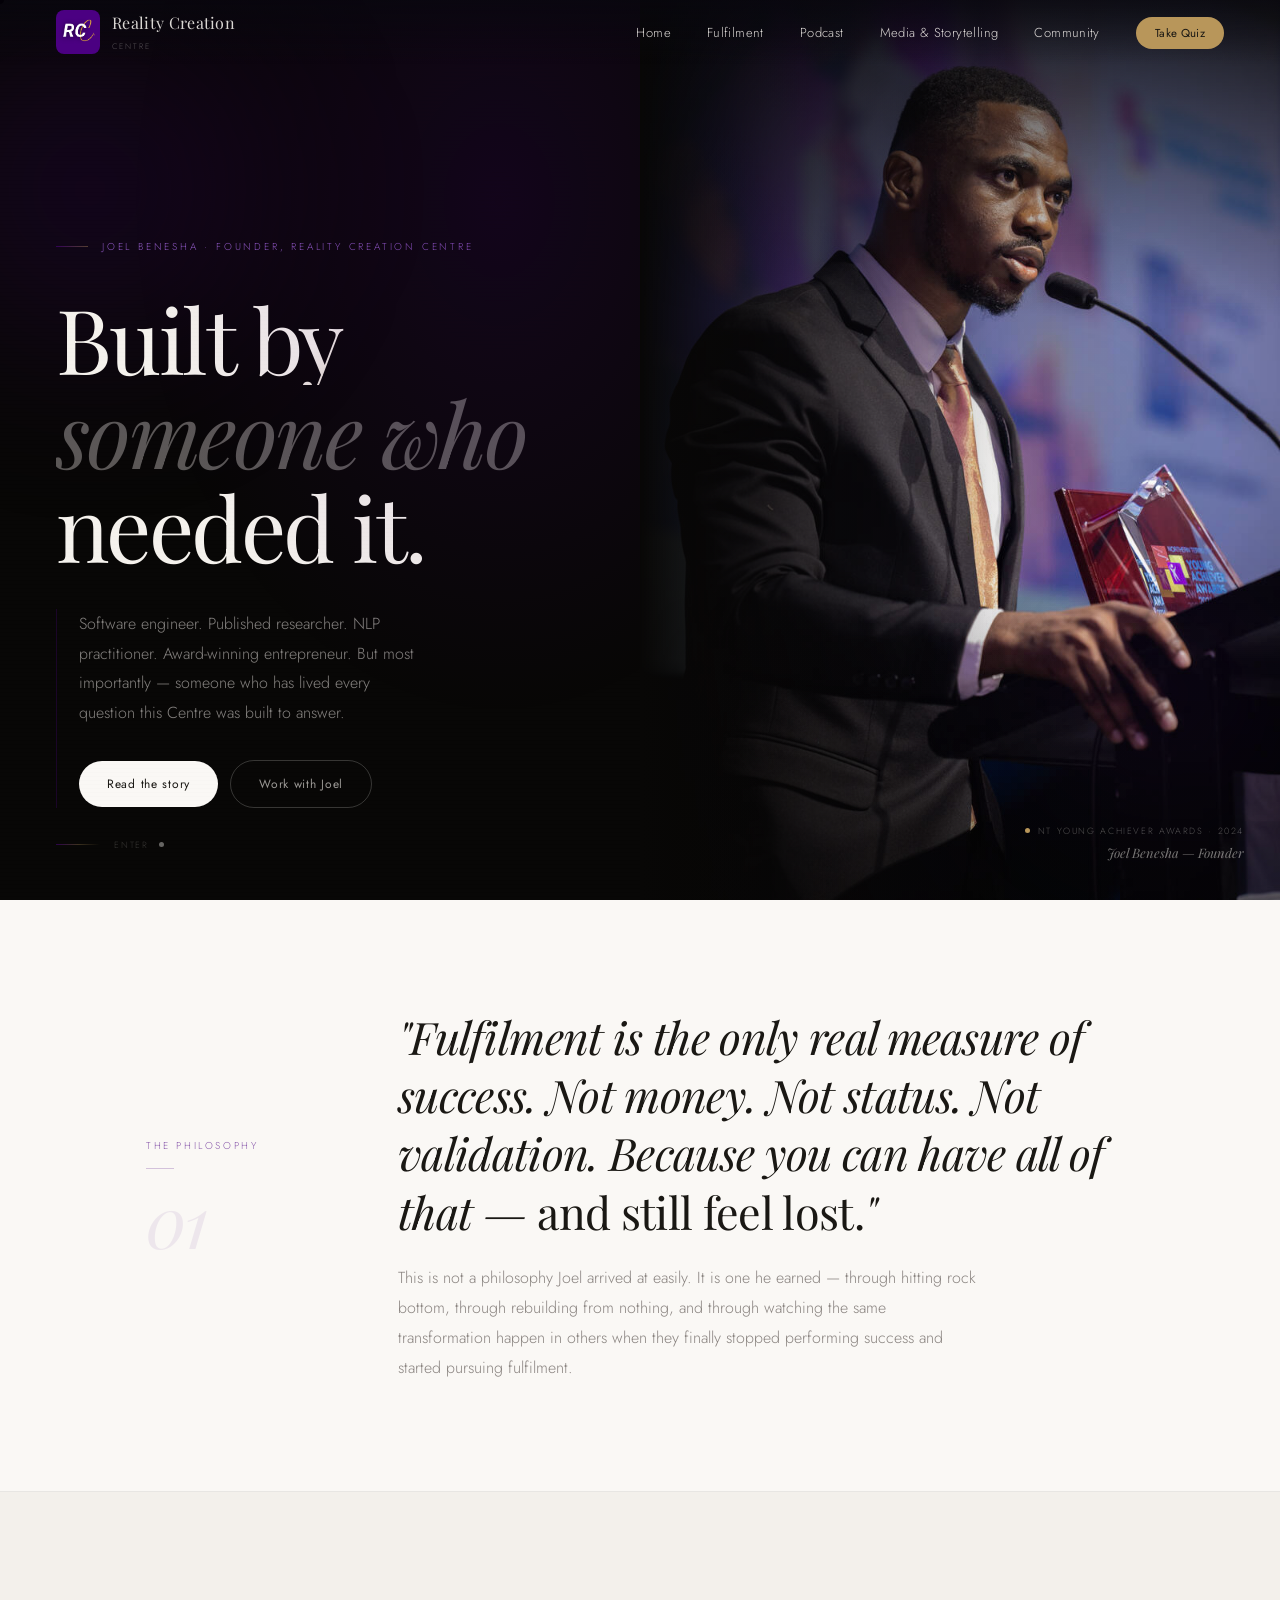
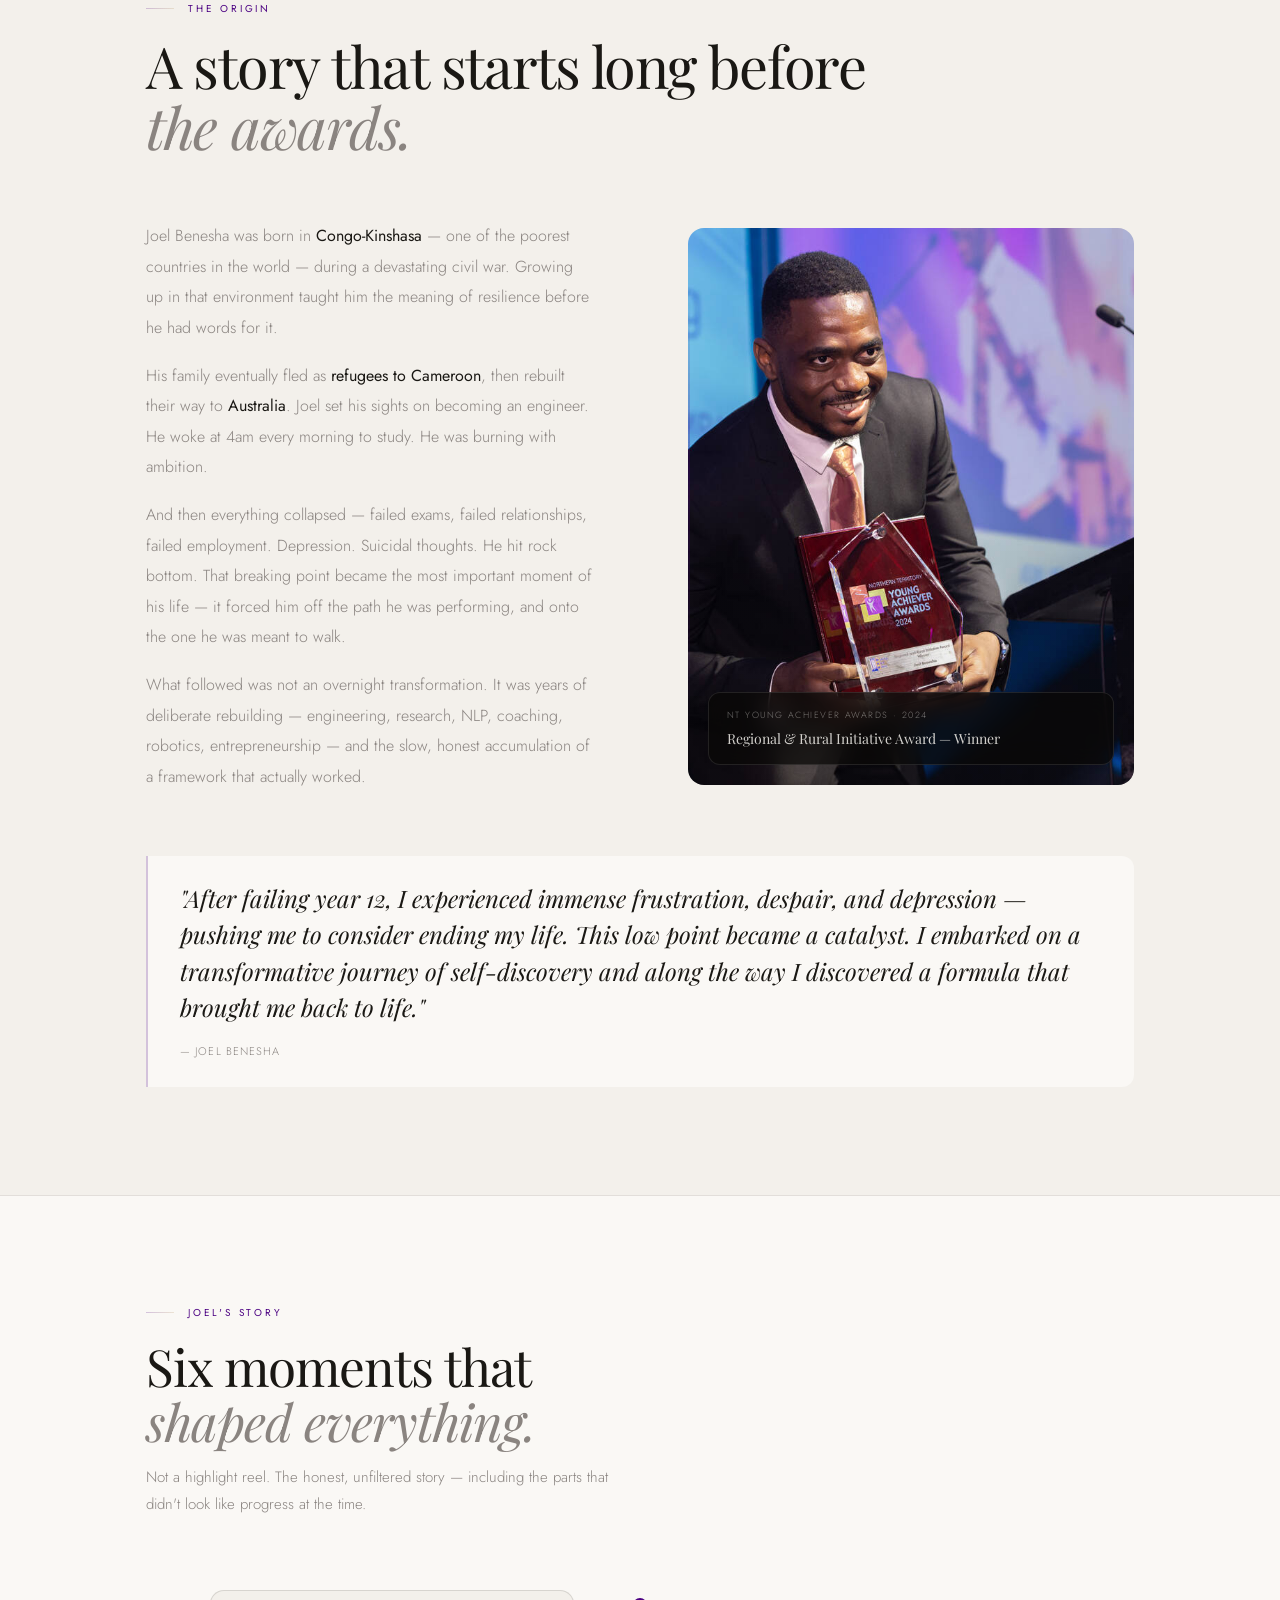
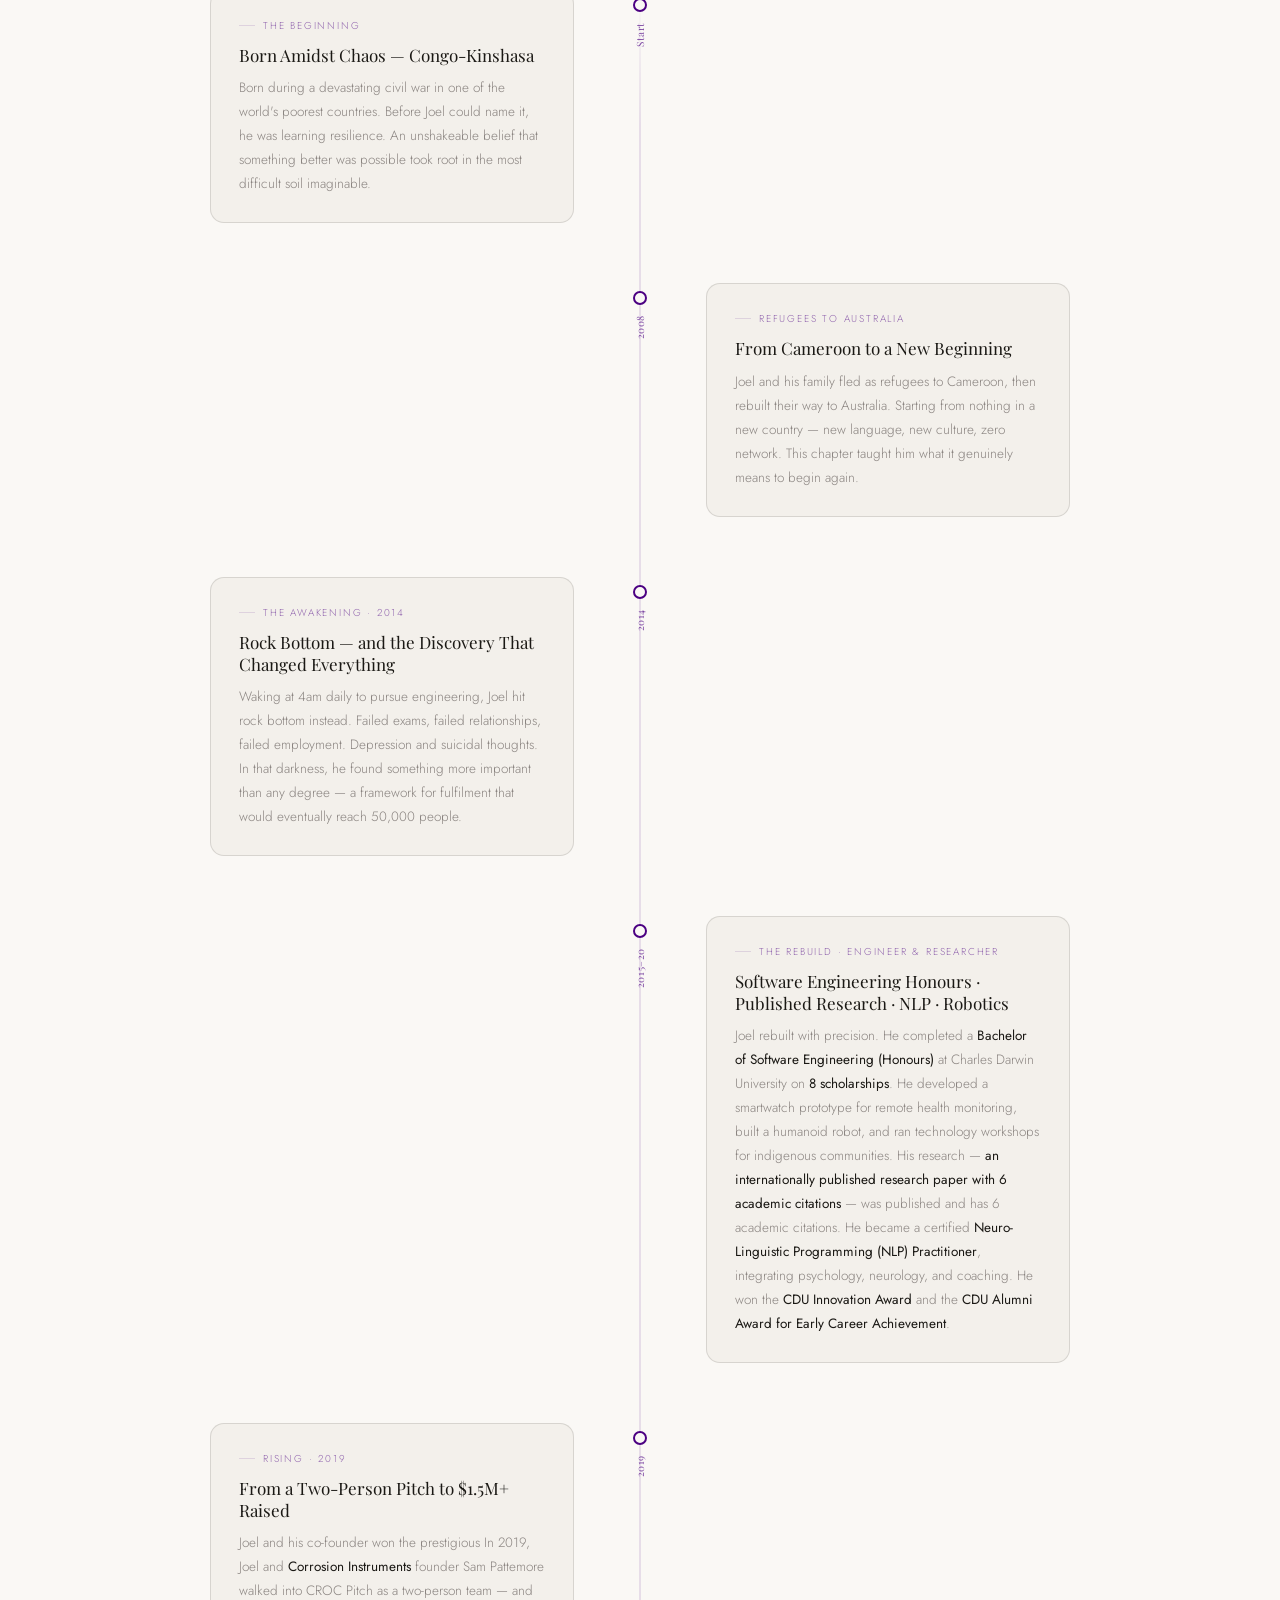
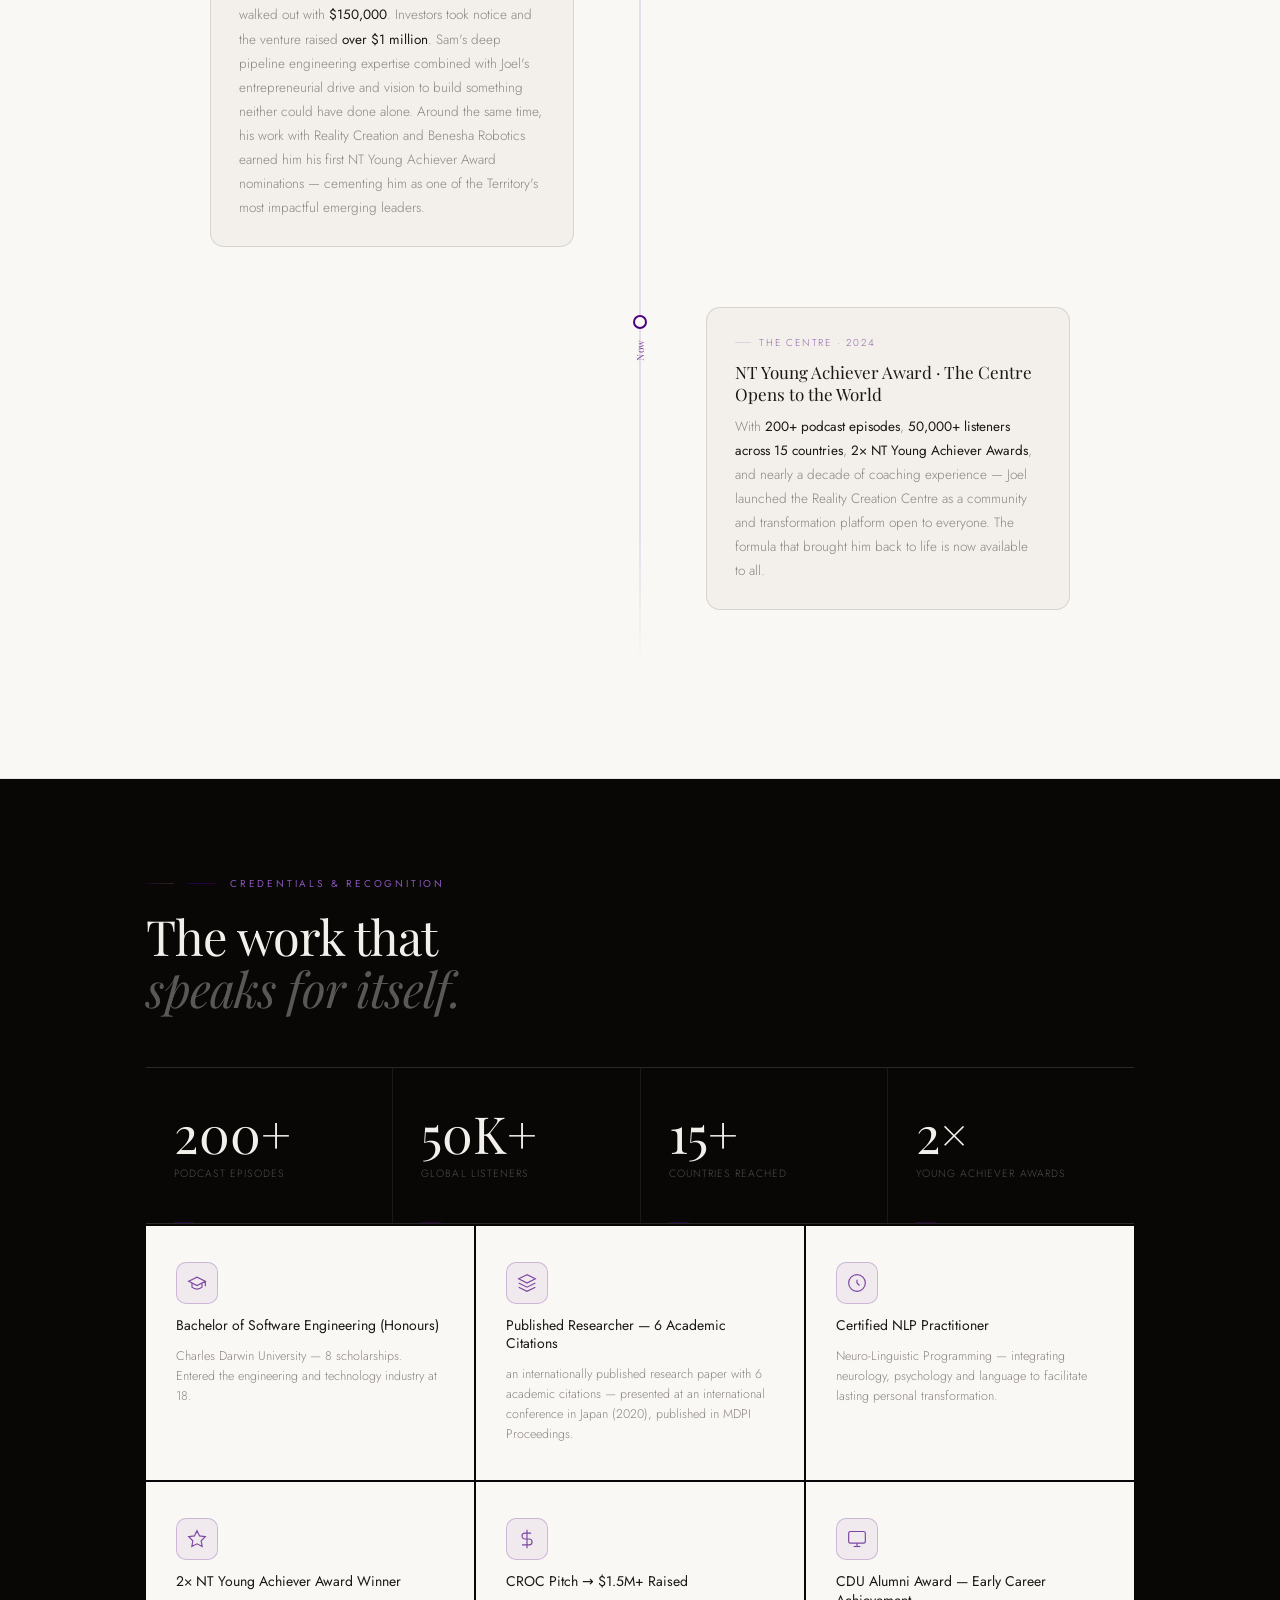
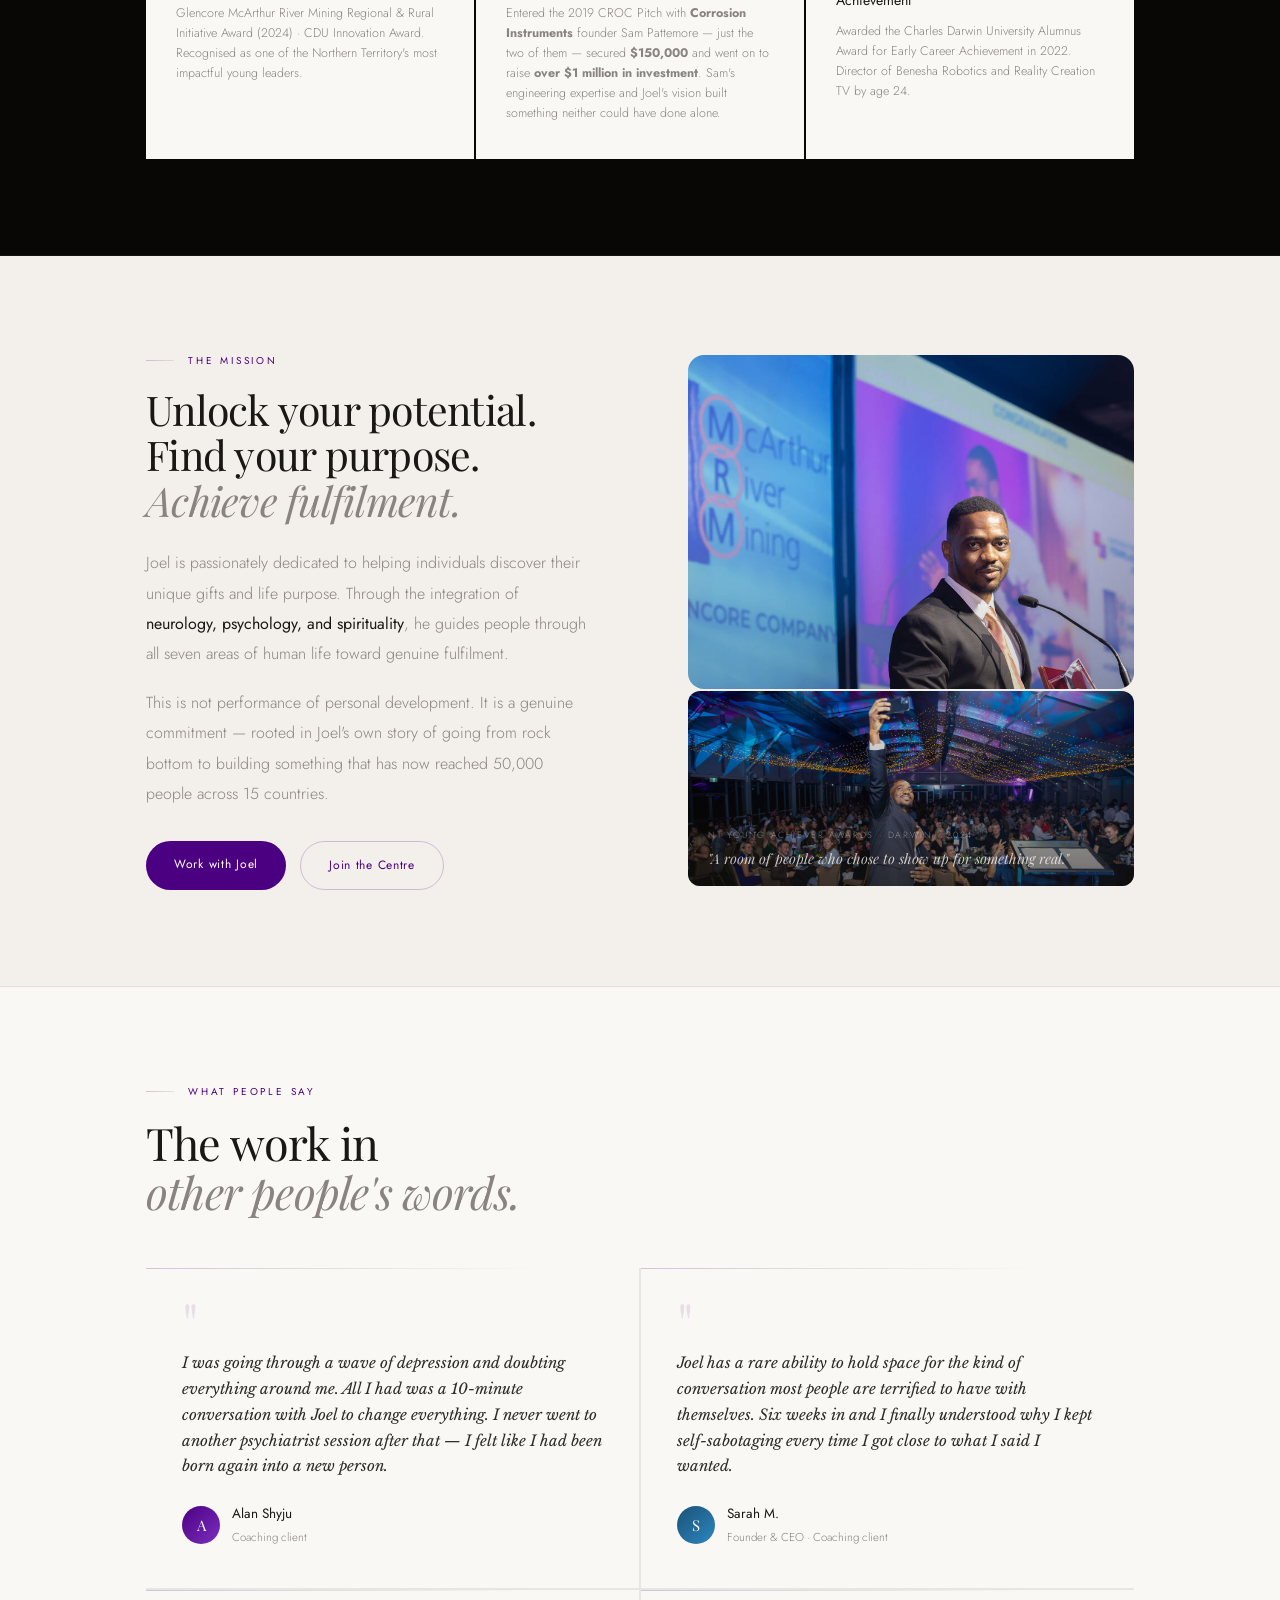
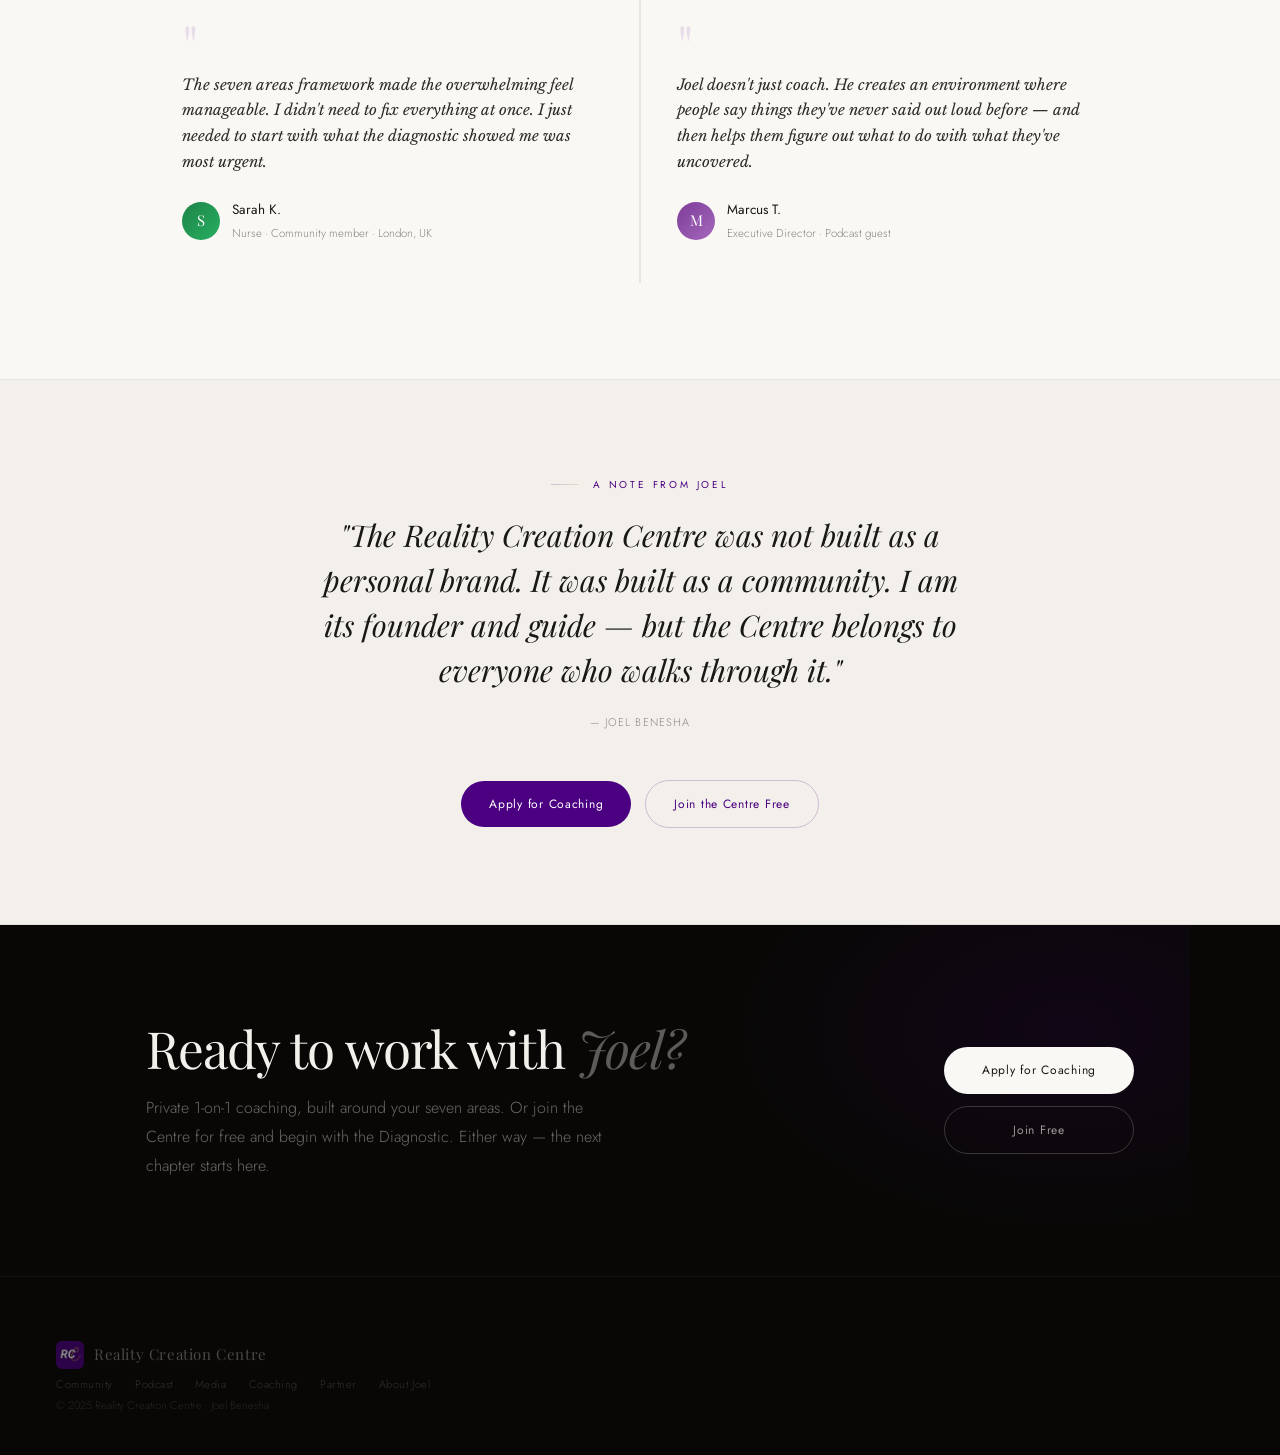
==== about.html @ e4578fe1 "Full website - RCC v1 (clean history)" ====
﻿<!DOCTYPE html>
<html lang="en">
<head>
<meta charset="UTF-8">
<meta name="viewport" content="width=device-width, initial-scale=1.0">
<meta name="description" content="Joel Benesha — software engineer, internationally published researcher, NLP practitioner, CDU Alumni Award winner, CROC Pitch winner, NT Young Achiever Award winner, and founder of the Reality Creation Centre.">
<title>About Joel Benesha — Reality Creation Centre</title>
<link rel="preconnect" href="https://fonts.googleapis.com">
<link rel="preconnect" href="https://fonts.gstatic.com" crossorigin>
<link href="https://fonts.googleapis.com/css2?family=Playfair+Display:ital,wght@0,300;0,400;0,500;1,300;1,400;1,500&family=Libre+Baskerville:ital,wght@0,400;1,400&family=Jost:wght@200;300;400;500&display=swap" rel="stylesheet">
<link rel="stylesheet" href="css/style.css">
<style>
/* ── ABOUT PAGE ── */

/* Timeline */
.tl-wrap { position:relative; max-width:860px; margin:0 auto; }
.tl-wrap::before {
  content:''; position:absolute; left:50%; top:0; bottom:0;
  width:1px;
  background:linear-gradient(180deg,transparent 0%,var(--p-line) 6%,var(--p-line) 94%,transparent 100%);
  transform:translateX(-50%);
}
.tl-row {
  display:grid; grid-template-columns:1fr 60px 1fr;
  gap:0; align-items:start; margin-bottom:4px;
}
/* Left & right cells */
.tl-l { padding:0 36px 56px 0; }
.tl-r { padding:0 0 56px 36px; }
.tl-blank { }

/* Centre node */
.tl-node {
  display:flex; flex-direction:column; align-items:center;
  padding-top:8px; position:relative; z-index:2;
}
.tl-dot {
  width:14px; height:14px; border-radius:50%;
  background:var(--cream); border:2px solid var(--p);
  flex-shrink:0; transition:background .3s;
}
.tl-row:hover .tl-dot { background:var(--p-soft); }
.tl-year {
  font-family:var(--serif); font-size:10px; font-weight:300;
  color:var(--p); opacity:.7; letter-spacing:.06em;
  margin-top:10px; writing-mode:vertical-rl;
  text-orientation:mixed; transform:rotate(180deg);
  white-space:nowrap;
}

/* Timeline card */
.tl-card {
  background:var(--cream-2); border:1px solid var(--rule-w);
  border-radius:14px; padding:26px 28px;
  transition:background .3s, box-shadow .3s;
}
.tl-card:hover { background:var(--cream-3); box-shadow:0 6px 28px rgba(75,0,130,.06); }
.tl-tag {
  font-size:10px; letter-spacing:.18em; text-transform:uppercase;
  color:var(--p); opacity:.58; margin-bottom:10px;
  display:flex; align-items:center; gap:8px;
}
.tl-tag::before { content:''; width:16px; height:1px; background:var(--p-line); flex-shrink:0; }
.tl-title {
  font-family:var(--serif); font-size:17px; font-weight:400;
  color:var(--ink); line-height:1.3; margin-bottom:10px;
}
.tl-body {
  font-size:13.5px; font-weight:300; color:var(--stone); line-height:1.78;
}
.tl-body strong { color:var(--ink); font-weight:400; }

/* Credentials grid */
.cred-grid { display:grid; grid-template-columns:repeat(3,1fr); gap:2px; background:var(--rule); }
.cred {
  background:var(--cream); padding:36px 30px;
  display:flex; flex-direction:column; gap:12px;
  position:relative; transition:background .3s;
}
.cred:hover { background:var(--cream-2); }
.cred::before {
  content:''; position:absolute; top:0; left:0; right:0; height:2px;
  background:var(--p); transform:scaleX(0); transform-origin:left;
  transition:transform .5s var(--ease,cubic-bezier(0.16,1,0.3,1));
}
.cred:hover::before { transform:scaleX(1); }
.cred-ico {
  width:42px; height:42px; border-radius:10px;
  background:var(--p-soft); border:1px solid var(--p-line);
  display:flex; align-items:center; justify-content:center; flex-shrink:0;
}
.cred-ico svg { width:20px; height:20px; stroke:var(--p); stroke-width:1.4; fill:none; opacity:.7; }
.cred-title { font-size:14px; font-weight:400; color:var(--ink); line-height:1.3; }
.cred-sub { font-size:12.5px; font-weight:300; color:var(--stone); line-height:1.6; }

/* Testimonials */
.tmon-grid { display:grid; grid-template-columns:1fr 1fr; gap:2px; background:var(--rule); }
.tmon {
  background:var(--cream); padding:40px 36px;
  position:relative; overflow:hidden; transition:background .3s;
}
.tmon:hover { background:var(--cream-2); }
.tmon::before {
  content:''; position:absolute; top:0; left:0; right:0; height:1px;
  background:linear-gradient(90deg,var(--p-line),transparent 80%);
}
.tmon-mark {
  font-family:var(--serif); font-size:56px; line-height:.5;
  color:rgba(75,0,130,.1); display:block; margin-bottom:14px;
}
.tmon-q {
  font-family:var(--bask,'Libre Baskerville',serif);
  font-size:15px; font-style:italic; color:var(--ink-soft);
  line-height:1.72; margin-bottom:24px;
}
.tmon-person { display:flex; align-items:center; gap:12px; }
.tmon-av {
  width:38px; height:38px; border-radius:50%;
  display:flex; align-items:center; justify-content:center;
  font-family:var(--serif); font-size:15px; color:#fff;
  flex-shrink:0; font-weight:400;
}
.tmon-name { font-size:13.5px; font-weight:400; color:var(--ink); }
.tmon-role { font-size:11.5px; color:var(--stone); margin-top:2px; }


/* Two-col grid reused */
.about-2col { display:grid; grid-template-columns:1fr 1fr; gap:96px; align-items:center; }
.about-2col-top { display:grid; grid-template-columns:180px 1fr; gap:72px; align-items:center; }

/* Stats dark row */
.stat-row-dark {
  display:grid; grid-template-columns:repeat(4,1fr); gap:1px;
  background:rgba(255,255,255,.07);
  border-top:1px solid rgba(255,255,255,.07);
  border-bottom:1px solid rgba(255,255,255,.07);
}
.stat-d { background:var(--void); padding:40px 28px; position:relative; transition:background .3s; }
.stat-d:hover { background:var(--void-2); }
.stat-d::after { content:''; position:absolute; bottom:0; left:28px; width:20px; height:1px; background:rgba(75,0,130,.44); }
.stat-d-n { font-family:var(--serif); font-size:clamp(36px,4vw,54px); font-weight:300; color:#F3F0EB; line-height:1; margin-bottom:6px; }
.stat-d-l { font-size:10.5px; letter-spacing:.1em; text-transform:uppercase; color:rgba(243,240,235,.3); }

/* Pull quote block */
.pq-block {
  border-left:2px solid var(--p-line); padding:24px 32px;
  background:var(--cream); border-radius:0 12px 12px 0;
}
.pq-block p {
  font-family:var(--serif); font-size:clamp(17px,2vw,24px);
  font-style:italic; font-weight:300; color:var(--ink); line-height:1.52;
  margin-bottom:10px;
}
.pq-block cite { font-size:11px; letter-spacing:.1em; text-transform:uppercase; color:var(--stone); font-style:normal; }

/* Section wrapper */
.sec-wrap { max-width:1100px; margin:0 auto; padding:96px 56px; }
.sec-wrap-lg { max-width:1100px; margin:0 auto; padding:108px 56px; }

/* Responsive */
@media(max-width:960px){
  #hero{grid-template-columns:1fr}
  .h-right{display:none}
  .h-left{padding:80px 24px 72px}
  .about-2col,.about-2col-top{grid-template-columns:1fr;gap:40px}
  .cred-grid{grid-template-columns:1fr 1fr}
  .tmon-grid{grid-template-columns:1fr}
  .stat-row-dark{grid-template-columns:1fr 1fr}
  .sec-wrap,.sec-wrap-lg{padding-left:24px;padding-right:24px}
  .tl-wrap::before{left:22px}
  .tl-row{grid-template-columns:44px 1fr}
  .tl-l{display:none}
  .tl-r{padding:0 0 44px 24px}
  .tl-year{writing-mode:horizontal-tb;transform:none;margin-top:0;margin-left:6px}
  footer{padding:40px 24px;flex-direction:column;align-items:flex-start}
}
@media(max-width:600px){
  .cred-grid{grid-template-columns:1fr}
  .stat-row-dark{grid-template-columns:1fr}
  .h-acts{flex-direction:column;align-items:stretch}
  .btn{text-align:center}
}
</style>
</head>
<body>
<div id="cur"></div>
<nav id="nav" class="dk">
  <a href="index.html" class="nlogo">
    <img src="photos/Logo real.png" alt="Reality Creation Centre" class="nlogo-img" style="width:44px;height:44px;border-radius:8px;object-fit:contain;flex-shrink:0">
    <div><span class="nlogo-t">Reality Creation</span><span class="nlogo-s">Centre</span></div>
  </a>
  <ul class="nlinks">
    <li><a href="index.html"        class="nl">Home</a></li>
    <li><a href="coaching.html"     class="nl">Fulfilment</a></li>
    <li><a href="podcast.html"      class="nl">Podcast</a></li>
    <li><a href="media.html"        class="nl">Media &amp; Storytelling</a></li>
    <li><a href="community.html"    class="nl">Community</a></li>
    <li><a href="index.html#diagnostic" class="nl ncta">Take Quiz</a></li>
  </ul>
  <div class="nham"><span></span><span></span><span></span></div>
</nav>


<!-- ══════════════════════════════════════
     01 — HERO
══════════════════════════════════════ -->
<section id="hero">
  <div class="h-left">
    <div class="h-atmo"></div>
    <div class="h-scan"></div>
    <div class="h-eyebrow ap">
      <span class="h-eyebrow-rule"></span>
      Joel Benesha · Founder, Reality Creation Centre
    </div>
    <h1 class="h-h1">
      <span class="h-line"><span class="h-li" id="hl0">Built by</span></span>
      <span class="h-line dl1"><span class="h-li h-l2" id="hl1">someone who</span></span>
      <span class="h-line dl2"><span class="h-li" id="hl2">needed it.</span></span>
    </h1>
    <div class="h-sub-wrap ap d3">
      <div class="h-vline"></div>
      <div>
        <p class="h-sub">Software engineer. Published researcher. NLP practitioner. Award-winning entrepreneur. But most importantly — someone who has lived every question this Centre was built to answer.</p>
        <div class="h-acts">
          <a href="#story"       class="btn btn-cream">Read the story</a>
          <a href="coaching.html" class="btn btn-ghost-lt">Work with Joel</a>
        </div>
      </div>
    </div>
    <div class="h-scroll"><div class="h-thread"></div><span class="h-scroll-lbl">Enter</span></div>
  </div>
  <div class="h-right">
    <div class="h-photo" id="h-bg" style="background:url('[data-uri]') center 18% / cover no-repeat"></div>
    <div class="h-fade-l"></div>
    <div class="h-fade-v"></div>
    <div class="h-cred">
      <div class="h-cred-badge"><span class="h-cred-dot"></span><span class="h-cred-lbl">NT Young Achiever Awards · 2024</span></div>
      <span class="h-cred-name">Joel Benesha — Founder</span>
    </div>
  </div>
</section>


<!-- ══════════════════════════════════════
     02 — OPENING BELIEF
══════════════════════════════════════ -->
<section style="background:var(--cream);border-bottom:1px solid var(--rule)">
  <div class="sec-wrap-lg about-2col-top">
    <div class="ap" style="display:flex;flex-direction:column;gap:14px">
      <div style="font-size:10px;letter-spacing:.26em;text-transform:uppercase;color:var(--p);opacity:.65">The philosophy</div>
      <div style="width:28px;height:1px;background:var(--p-line)"></div>
      <div style="font-family:var(--serif);font-size:72px;font-weight:300;font-style:italic;color:rgba(75,0,130,.07);line-height:1;letter-spacing:-.04em">01</div>
    </div>
    <div>
      <p class="ap d1" style="font-family:var(--serif);font-size:clamp(24px,3.5vw,48px);font-weight:300;font-style:italic;line-height:1.3;letter-spacing:-.015em;color:var(--ink);margin-bottom:22px">
        "Fulfilment is the only real measure of success. Not money. Not status. Not validation. Because you can have all of that —&nbsp;<strong style="font-style:normal;font-weight:400">and still feel lost.</strong>"
      </p>
      <p class="ap d2" style="font-size:16px;font-weight:300;color:var(--stone);line-height:1.88;max-width:580px">
        This is not a philosophy Joel arrived at easily. It is one he earned — through hitting rock bottom, through rebuilding from nothing, and through watching the same transformation happen in others when they finally stopped performing success and started pursuing fulfilment.
      </p>
    </div>
  </div>
</section>


<!-- ══════════════════════════════════════
     03 — THE ORIGIN STORY
══════════════════════════════════════ -->
<section id="story" style="background:var(--cream-2);border-bottom:1px solid var(--rule)">
  <div class="sec-wrap-lg">
    <div class="sec-label ap">The origin</div>
    <h2 style="font-family:var(--serif);font-size:clamp(32px,4.5vw,58px);font-weight:300;line-height:1.06;letter-spacing:-.022em;color:var(--ink);margin-bottom:64px" class="ap d1">
      A story that starts long before<br><em style="font-style:italic;color:var(--stone)">the awards.</em>
    </h2>

    <div class="about-2col" style="margin-bottom:64px">
      <div>
        <p class="ap" style="font-size:16px;font-weight:300;color:var(--stone);line-height:1.9;margin-bottom:18px">
          Joel Benesha was born in <strong style="color:var(--ink);font-weight:400">Congo-Kinshasa</strong> — one of the poorest countries in the world — during a devastating civil war. Growing up in that environment taught him the meaning of resilience before he had words for it.
        </p>
        <p class="ap d1" style="font-size:16px;font-weight:300;color:var(--stone);line-height:1.9;margin-bottom:18px">
          His family eventually fled as <strong style="color:var(--ink);font-weight:400">refugees to Cameroon</strong>, then rebuilt their way to <strong style="color:var(--ink);font-weight:400">Australia</strong>. Joel set his sights on becoming an engineer. He woke at 4am every morning to study. He was burning with ambition.
        </p>
        <p class="ap d2" style="font-size:16px;font-weight:300;color:var(--stone);line-height:1.9;margin-bottom:18px">
          And then everything collapsed — failed exams, failed relationships, failed employment. Depression. Suicidal thoughts. He hit rock bottom. That breaking point became the most important moment of his life — it forced him off the path he was performing, and onto the one he was meant to walk.
        </p>
        <p class="ap d3" style="font-size:16px;font-weight:300;color:var(--stone);line-height:1.9">
          What followed was not an overnight transformation. It was years of deliberate rebuilding — engineering, research, NLP, coaching, robotics, entrepreneurship — and the slow, honest accumulation of a framework that actually worked.
        </p>
      </div>
      <div class="ap d1">
        <div style="width:100%;aspect-ratio:4/5;border-radius:16px;overflow:hidden;position:relative">
          <img src="[data-uri]" alt="Joel Benesha" style="width:100%;height:100%;object-fit:cover;object-position:center top;display:block">
          <div style="position:absolute;inset:0;background:linear-gradient(180deg,transparent 55%,rgba(26,24,20,.14) 100%)"></div>
          <div style="position:absolute;top:0;left:0;bottom:0;width:2px;background:linear-gradient(180deg,transparent 12%,rgba(75,0,130,.3) 44%,rgba(75,0,130,.1) 76%,transparent 95%);border-radius:16px 0 0 16px"></div>
          <!-- Credential chip -->
          <div style="position:absolute;bottom:20px;left:20px;right:20px;background:rgba(10,9,8,.72);backdrop-filter:blur(12px);border:1px solid rgba(255,255,255,.1);border-radius:12px;padding:14px 18px">
            <div style="font-size:9px;letter-spacing:.16em;text-transform:uppercase;color:rgba(245,242,237,.45);margin-bottom:4px">NT Young Achiever Awards · 2024</div>
            <div style="font-family:var(--serif);font-size:14px;font-weight:300;color:rgba(245,242,237,.85)">Regional &amp; Rural Initiative Award — Winner</div>
          </div>
        </div>
      </div>
    </div>

    <!-- Pull quote -->
    <div class="pq-block ap">
      <p>"After failing year 12, I experienced immense frustration, despair, and depression — pushing me to consider ending my life. This low point became a catalyst. I embarked on a transformative journey of self-discovery and along the way I discovered a formula that brought me back to life."</p>
      <cite>— Joel Benesha</cite>
    </div>

  </div>
</section>


<!-- ══════════════════════════════════════
     04 — TIMELINE
══════════════════════════════════════ -->
<section style="background:var(--cream);border-bottom:1px solid var(--rule)">
  <div class="sec-wrap-lg">
    <div class="sec-label ap">Joel's story</div>
    <h2 style="font-family:var(--serif);font-size:clamp(30px,4vw,52px);font-weight:300;line-height:1.08;letter-spacing:-.02em;color:var(--ink);margin-bottom:14px" class="ap d1">
      Six moments that<br><em style="font-style:italic;color:var(--stone)">shaped everything.</em>
    </h2>
    <p style="font-size:15px;font-weight:300;color:var(--stone);line-height:1.82;margin-bottom:72px;max-width:480px" class="ap d2">
      Not a highlight reel. The honest, unfiltered story — including the parts that didn't look like progress at the time.
    </p>

    <div class="tl-wrap">

      <!-- 1 -->
      <div class="tl-row">
        <div class="tl-l ap">
          <div class="tl-card">
            <div class="tl-tag">The Beginning</div>
            <div class="tl-title">Born Amidst Chaos — Congo-Kinshasa</div>
            <div class="tl-body">Born during a devastating civil war in one of the world's poorest countries. Before Joel could name it, he was learning resilience. An unshakeable belief that something better was possible took root in the most difficult soil imaginable.</div>
          </div>
        </div>
        <div class="tl-node"><div class="tl-dot"></div><div class="tl-year">Start</div></div>
        <div class="tl-blank"></div>
      </div>

      <!-- 2 -->
      <div class="tl-row">
        <div class="tl-blank"></div>
        <div class="tl-node"><div class="tl-dot"></div><div class="tl-year">2008</div></div>
        <div class="tl-r ap">
          <div class="tl-card">
            <div class="tl-tag">Refugees to Australia</div>
            <div class="tl-title">From Cameroon to a New Beginning</div>
            <div class="tl-body">Joel and his family fled as refugees to Cameroon, then rebuilt their way to Australia. Starting from nothing in a new country — new language, new culture, zero network. This chapter taught him what it genuinely means to begin again.</div>
          </div>
        </div>
      </div>

      <!-- 3 -->
      <div class="tl-row">
        <div class="tl-l ap">
          <div class="tl-card">
            <div class="tl-tag">The Awakening · 2014</div>
            <div class="tl-title">Rock Bottom — and the Discovery That Changed Everything</div>
            <div class="tl-body">Waking at 4am daily to pursue engineering, Joel hit rock bottom instead. Failed exams, failed relationships, failed employment. Depression and suicidal thoughts. In that darkness, he found something more important than any degree — a framework for fulfilment that would eventually reach 50,000 people.</div>
          </div>
        </div>
        <div class="tl-node"><div class="tl-dot"></div><div class="tl-year">2014</div></div>
        <div class="tl-blank"></div>
      </div>

      <!-- 4 -->
      <div class="tl-row">
        <div class="tl-blank"></div>
        <div class="tl-node"><div class="tl-dot"></div><div class="tl-year">2015–20</div></div>
        <div class="tl-r ap">
          <div class="tl-card">
            <div class="tl-tag">The Rebuild · Engineer &amp; Researcher</div>
            <div class="tl-title">Software Engineering Honours · Published Research · NLP · Robotics</div>
            <div class="tl-body">Joel rebuilt with precision. He completed a <strong>Bachelor of Software Engineering (Honours)</strong> at Charles Darwin University on <strong>8 scholarships</strong>. He developed a smartwatch prototype for remote health monitoring, built a humanoid robot, and ran technology workshops for indigenous communities. His research — <strong>an internationally published research paper with 6 academic citations</strong> — was published and has 6 academic citations. He became a certified <strong>Neuro-Linguistic Programming (NLP) Practitioner</strong>, integrating psychology, neurology, and coaching. He won the <strong>CDU Innovation Award</strong> and the <strong>CDU Alumni Award for Early Career Achievement</strong>.</div>
          </div>
        </div>
      </div>

      <!-- 5 -->
      <div class="tl-row">
        <div class="tl-l ap">
          <div class="tl-card">
            <div class="tl-tag">Rising · 2019</div>
            <div class="tl-title">From a Two-Person Pitch to $1.5M+ Raised</div>
            <div class="tl-body">Joel and his co-founder won the prestigious In 2019, Joel and <strong>Corrosion Instruments</strong> founder Sam Pattemore walked into CROC Pitch as a two-person team — and walked out with <strong>$150,000</strong>. Investors took notice and the venture raised <strong>over $1 million</strong>. Sam's deep pipeline engineering expertise combined with Joel's entrepreneurial drive and vision to build something neither could have done alone. Around the same time, his work with Reality Creation and Benesha Robotics earned him his first NT Young Achiever Award nominations — cementing him as one of the Territory's most impactful emerging leaders.</div>
          </div>
        </div>
        <div class="tl-node"><div class="tl-dot"></div><div class="tl-year">2019</div></div>
        <div class="tl-blank"></div>
      </div>

      <!-- 6 -->
      <div class="tl-row">
        <div class="tl-blank"></div>
        <div class="tl-node"><div class="tl-dot"></div><div class="tl-year">Now</div></div>
        <div class="tl-r ap">
          <div class="tl-card">
            <div class="tl-tag">The Centre · 2024</div>
            <div class="tl-title">NT Young Achiever Award · The Centre Opens to the World</div>
            <div class="tl-body">With <strong>200+ podcast episodes</strong>, <strong>50,000+ listeners across 15 countries</strong>, <strong>2× NT Young Achiever Awards</strong>, and nearly a decade of coaching experience — Joel launched the Reality Creation Centre as a community and transformation platform open to everyone. The formula that brought him back to life is now available to all.</div>
          </div>
        </div>
      </div>

    </div>
  </div>
</section>


<!-- ══════════════════════════════════════
     05 — CREDENTIALS (dark)
══════════════════════════════════════ -->
<section style="background:var(--void);border-bottom:1px solid rgba(255,255,255,.05)">
  <div class="sec-wrap">
    <div class="sec-label ap" style="color:rgba(160,100,220,.85)">
      <span style="width:28px;height:1px;background:rgba(75,0,130,.45);display:inline-block;flex-shrink:0"></span>
      Credentials &amp; Recognition
    </div>
    <h2 style="font-family:var(--serif);font-size:clamp(28px,3.8vw,50px);font-weight:300;line-height:1.08;letter-spacing:-.02em;color:#F3F0EB;margin-bottom:52px" class="ap d1">
      The work that<br><em style="font-style:italic;color:rgba(243,240,235,.35)">speaks for itself.</em>
    </h2>

    <!-- Stats -->
    <div class="stat-row-dark ap d1" style="margin-bottom:2px">
      <div class="stat-d"><div class="stat-d-n">200+</div><div class="stat-d-l">Podcast Episodes</div></div>
      <div class="stat-d"><div class="stat-d-n">50K+</div><div class="stat-d-l">Global Listeners</div></div>
      <div class="stat-d"><div class="stat-d-n">15+</div><div class="stat-d-l">Countries Reached</div></div>
      <div class="stat-d"><div class="stat-d-n">2×</div><div class="stat-d-l">Young Achiever Awards</div></div>
    </div>

    <!-- Credential tiles -->
    <div class="cred-grid ap d2">
      <div class="cred">
        <div class="cred-ico"><svg viewBox="0 0 24 24"><path d="M22 10v6M2 10l10-5 10 5-10 5z"/><path d="M6 12v5c3 3 9 3 12 0v-5"/></svg></div>
        <div class="cred-title">Bachelor of Software Engineering (Honours)</div>
        <div class="cred-sub">Charles Darwin University — 8 scholarships. Entered the engineering and technology industry at 18.</div>
      </div>
      <div class="cred">
        <div class="cred-ico"><svg viewBox="0 0 24 24"><path d="M12 2L2 7l10 5 10-5-10-5zM2 17l10 5 10-5M2 12l10 5 10-5"/></svg></div>
        <div class="cred-title">Published Researcher — 6 Academic Citations</div>
        <div class="cred-sub">an internationally published research paper with 6 academic citations — presented at an international conference in Japan (2020), published in MDPI Proceedings.</div>
      </div>
      <div class="cred">
        <div class="cred-ico"><svg viewBox="0 0 24 24"><circle cx="12" cy="12" r="10"/><path d="M12 8v4l3 3"/></svg></div>
        <div class="cred-title">Certified NLP Practitioner</div>
        <div class="cred-sub">Neuro-Linguistic Programming — integrating neurology, psychology and language to facilitate lasting personal transformation.</div>
      </div>
      <div class="cred">
        <div class="cred-ico"><svg viewBox="0 0 24 24"><path d="M12 2l3.09 6.26L22 9.27l-5 4.87 1.18 6.88L12 17.77l-6.18 3.25L7 14.14 2 9.27l6.91-1.01L12 2z"/></svg></div>
        <div class="cred-title">2× NT Young Achiever Award Winner</div>
        <div class="cred-sub">Glencore McArthur River Mining Regional &amp; Rural Initiative Award (2024) · CDU Innovation Award. Recognised as one of the Northern Territory's most impactful young leaders.</div>
      </div>
      <div class="cred">
        <div class="cred-ico"><svg viewBox="0 0 24 24"><line x1="12" y1="1" x2="12" y2="23"/><path d="M17 5H9.5a3.5 3.5 0 0 0 0 7h5a3.5 3.5 0 0 1 0 7H6"/></svg></div>
        <div class="cred-title">CROC Pitch → $1.5M+ Raised</div>
        <div class="cred-sub">Entered the 2019 CROC Pitch with <strong>Corrosion Instruments</strong> founder Sam Pattemore — just the two of them — secured <strong>$150,000</strong> and went on to raise <strong>over $1 million in investment</strong>. Sam's engineering expertise and Joel's vision built something neither could have done alone.</div>
      </div>
      <div class="cred">
        <div class="cred-ico"><svg viewBox="0 0 24 24"><rect x="2" y="3" width="20" height="14" rx="2"/><line x1="8" y1="21" x2="16" y2="21"/><line x1="12" y1="17" x2="12" y2="21"/></svg></div>
        <div class="cred-title">CDU Alumni Award — Early Career Achievement</div>
        <div class="cred-sub">Awarded the Charles Darwin University Alumnus Award for Early Career Achievement in 2022. Director of Benesha Robotics and Reality Creation TV by age 24.</div>
      </div>
    </div>
  </div>
</section>


<!-- ══════════════════════════════════════
     06 — MISSION
══════════════════════════════════════ -->
<section style="background:var(--cream-2);border-bottom:1px solid var(--rule)">
  <div class="sec-wrap">
    <div class="about-2col">
      <div>
        <div class="sec-label ap">The mission</div>
        <h2 style="font-family:var(--serif);font-size:clamp(26px,3.2vw,44px);font-weight:300;line-height:1.12;letter-spacing:-.018em;color:var(--ink);margin-bottom:24px" class="ap d1">
          Unlock your potential.<br>Find your purpose.<br><em style="font-style:italic;color:var(--stone)">Achieve fulfilment.</em>
        </h2>
        <p style="font-size:16px;font-weight:300;color:var(--stone);line-height:1.9;margin-bottom:18px" class="ap d2">
          Joel is passionately dedicated to helping individuals discover their unique gifts and life purpose. Through the integration of <strong style="color:var(--ink);font-weight:400">neurology, psychology, and spirituality</strong>, he guides people through all seven areas of human life toward genuine fulfilment.
        </p>
        <p style="font-size:16px;font-weight:300;color:var(--stone);line-height:1.9;margin-bottom:32px" class="ap d3">
          This is not performance of personal development. It is a genuine commitment — rooted in Joel's own story of going from rock bottom to building something that has now reached 50,000 people across 15 countries.
        </p>
        <div class="ap d3" style="display:flex;gap:14px;flex-wrap:wrap">
          <a href="coaching.html" class="btn btn-fill">Work with Joel</a>
          <a href="https://www.skool.com/reality-creation-collective-4161/about" target="_blank" rel="noopener" class="btn btn-outline">Join the Centre</a>
        </div>
      </div>
      <div class="ap d1">
        <div style="width:100%;aspect-ratio:4/3;border-radius:16px;overflow:hidden;position:relative">
          <img src="[data-uri]" alt="Joel Benesha speaking at an event" style="width:100%;height:100%;object-fit:cover;object-position:center 15%;display:block">
          <div style="position:absolute;inset:0;background:linear-gradient(180deg,transparent 45%,rgba(26,24,20,.18) 100%)"></div>
        </div>
        <!-- Community photo below -->
        <div style="margin-top:2px;width:100%;aspect-ratio:16/7;border-radius:12px;overflow:hidden;position:relative">
          <img src="[data-uri]" alt="Joel with community" style="width:100%;height:100%;object-fit:cover;object-position:center 30%;display:block;filter:brightness(.8)">
          <div style="position:absolute;inset:0;background:linear-gradient(180deg,transparent 30%,rgba(26,24,20,.55) 100%)"></div>
          <div style="position:absolute;bottom:16px;left:20px">
            <div style="font-size:9px;letter-spacing:.18em;text-transform:uppercase;color:rgba(245,242,237,.45);margin-bottom:4px">NT Young Achiever Awards · Darwin · 2024</div>
            <div style="font-family:var(--serif);font-size:14px;font-style:italic;font-weight:300;color:rgba(245,242,237,.8)">"A room of people who chose to show up for something real."</div>
          </div>
        </div>
      </div>
    </div>
  </div>
</section>


<!-- ══════════════════════════════════════
     07 — WHAT PEOPLE SAY
══════════════════════════════════════ -->
<section style="background:var(--cream);border-bottom:1px solid var(--rule)">
  <div class="sec-wrap">
    <div class="sec-label ap">What people say</div>
    <h2 style="font-family:var(--serif);font-size:clamp(26px,3.5vw,46px);font-weight:300;line-height:1.1;letter-spacing:-.018em;color:var(--ink);margin-bottom:52px" class="ap d1">
      The work in<br><em style="font-style:italic;color:var(--stone)">other people's words.</em>
    </h2>
    <div class="tmon-grid">
      <div class="tmon ap">
        <span class="tmon-mark">"</span>
        <div class="tmon-q">I was going through a wave of depression and doubting everything around me. All I had was a 10-minute conversation with Joel to change everything. I never went to another psychiatrist session after that — I felt like I had been born again into a new person.</div>
        <div class="tmon-person">
          <div class="tmon-av" style="background:linear-gradient(135deg,#4B0082,#7B2FBE)">A</div>
          <div><div class="tmon-name">Alan Shyju</div><div class="tmon-role">Coaching client</div></div>
        </div>
      </div>
      <div class="tmon ap d1">
        <span class="tmon-mark">"</span>
        <div class="tmon-q">Joel has a rare ability to hold space for the kind of conversation most people are terrified to have with themselves. Six weeks in and I finally understood why I kept self-sabotaging every time I got close to what I said I wanted.</div>
        <div class="tmon-person">
          <div class="tmon-av" style="background:linear-gradient(135deg,#1a5276,#2e86c1)">S</div>
          <div><div class="tmon-name">Sarah M.</div><div class="tmon-role">Founder &amp; CEO · Coaching client</div></div>
        </div>
      </div>
      <div class="tmon ap d2">
        <span class="tmon-mark">"</span>
        <div class="tmon-q">The seven areas framework made the overwhelming feel manageable. I didn't need to fix everything at once. I just needed to start with what the diagnostic showed me was most urgent.</div>
        <div class="tmon-person">
          <div class="tmon-av" style="background:linear-gradient(135deg,#1e8449,#27ae60)">S</div>
          <div><div class="tmon-name">Sarah K.</div><div class="tmon-role">Nurse · Community member · London, UK</div></div>
        </div>
      </div>
      <div class="tmon ap d3">
        <span class="tmon-mark">"</span>
        <div class="tmon-q">Joel doesn't just coach. He creates an environment where people say things they've never said out loud before — and then helps them figure out what to do with what they've uncovered.</div>
        <div class="tmon-person">
          <div class="tmon-av" style="background:linear-gradient(135deg,#7D3C98,#A569BD)">M</div>
          <div><div class="tmon-name">Marcus T.</div><div class="tmon-role">Executive Director · Podcast guest</div></div>
        </div>
      </div>
    </div>
  </div>
</section>


<!-- ══════════════════════════════════════
     08 — A NOTE FROM JOEL
══════════════════════════════════════ -->
<section style="background:var(--cream-2);border-bottom:1px solid var(--rule)">
  <div style="max-width:760px;margin:0 auto;padding:96px 56px;text-align:center">
    <div class="sec-label ap" style="justify-content:center">A note from Joel</div>
    <p style="font-family:var(--serif);font-size:clamp(19px,2.5vw,30px);font-style:italic;font-weight:300;color:var(--ink);line-height:1.5;margin-bottom:20px;margin-top:20px" class="ap d1">
      "The Reality Creation Centre was not built as a personal brand. It was built as a community. I am its founder and guide — but the Centre belongs to everyone who walks through it."
    </p>
    <div style="font-size:11px;letter-spacing:.1em;text-transform:uppercase;color:var(--stone);margin-bottom:48px" class="ap d2">— Joel Benesha</div>
    <div style="display:flex;align-items:center;justify-content:center;gap:14px;flex-wrap:wrap" class="ap d3">
      <a href="coaching.html" class="btn btn-fill">Apply for Coaching</a>
      <a href="https://www.skool.com/reality-creation-collective-4161/about" target="_blank" rel="noopener" class="btn btn-outline">Join the Centre Free</a>
    </div>
  </div>
</section>


<!-- ══════════════════════════════════════
     09 — CLOSING CTA (dark)
══════════════════════════════════════ -->
<section style="background:var(--void);position:relative;overflow:hidden">
  <div style="max-width:1100px;margin:0 auto;padding:96px 56px;position:relative;z-index:1">
    <div style="position:absolute;top:-40px;right:0;width:480px;height:360px;background:radial-gradient(ellipse at 75% 40%,rgba(75,0,130,.13) 0%,transparent 65%);pointer-events:none"></div>
    <div style="display:grid;grid-template-columns:1fr auto;gap:64px;align-items:center" class="about-2col-top" style="grid-template-columns:1fr auto">
      <div>
        <h2 style="font-family:var(--serif);font-size:clamp(28px,4vw,54px);font-weight:300;line-height:1.08;letter-spacing:-.022em;color:#F3F0EB;margin-bottom:16px" class="ap">
          Ready to work with <em style="font-style:italic;color:rgba(243,240,235,.36)">Joel?</em>
        </h2>
        <p style="font-size:16px;font-weight:300;color:rgba(243,240,235,.42);line-height:1.82;max-width:480px" class="ap d1">
          Private 1-on-1 coaching, built around your seven areas. Or join the Centre for free and begin with the Diagnostic. Either way — the next chapter starts here.
        </p>
      </div>
      <div style="display:flex;flex-direction:column;gap:12px;flex-shrink:0;min-width:190px" class="ap d2">
        <a href="coaching.html" class="btn btn-cream" style="text-align:center">Apply for Coaching</a>
        <a href="https://www.skool.com/reality-creation-collective-4161/about" target="_blank" rel="noopener" class="btn btn-ghost-lt" style="text-align:center">Join Free</a>
      </div>
    </div>
  </div>
</section>

<footer>
  <div class="ft-logo" style="display:flex;align-items:center;gap:10px">
    <img src="[data-uri]" alt="RC" style="width:28px;height:28px;border-radius:6px;opacity:.55">
    <span>Reality Creation Centre</span>
  </div>
  <ul class="ft-links">
    <li><a href="index.html">Community</a></li>
    <li><a href="podcast.html">Podcast</a></li>
    <li><a href="media.html">Media</a></li>
    <li><a href="coaching.html">Coaching</a></li>
    <li><a href="partner.html">Partner</a></li>
    <li><a href="about.html">About Joel</a></li>
  </ul>
  <div class="ft-copy">© 2025 Reality Creation Centre · Joel Benesha</div>
</footer>

<script src="js/main.js"></script>
</script>
</body>
</html>
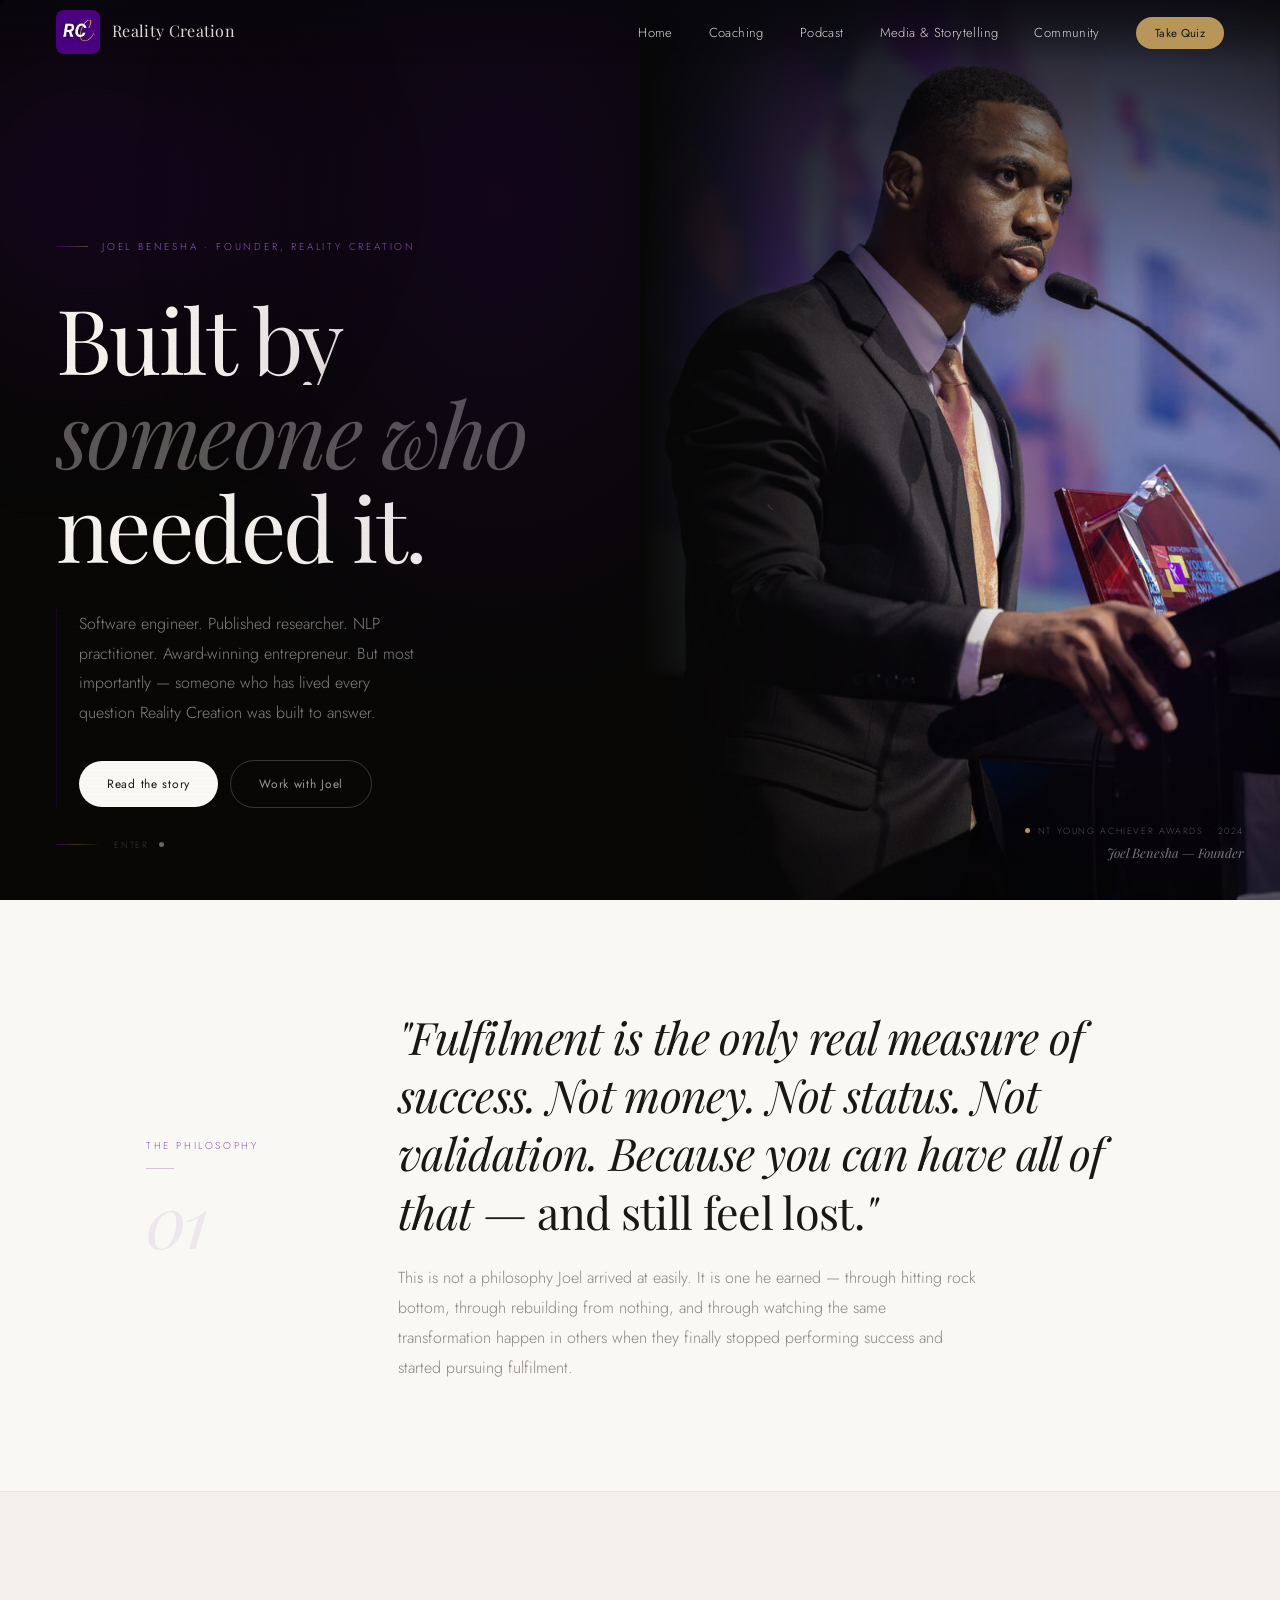
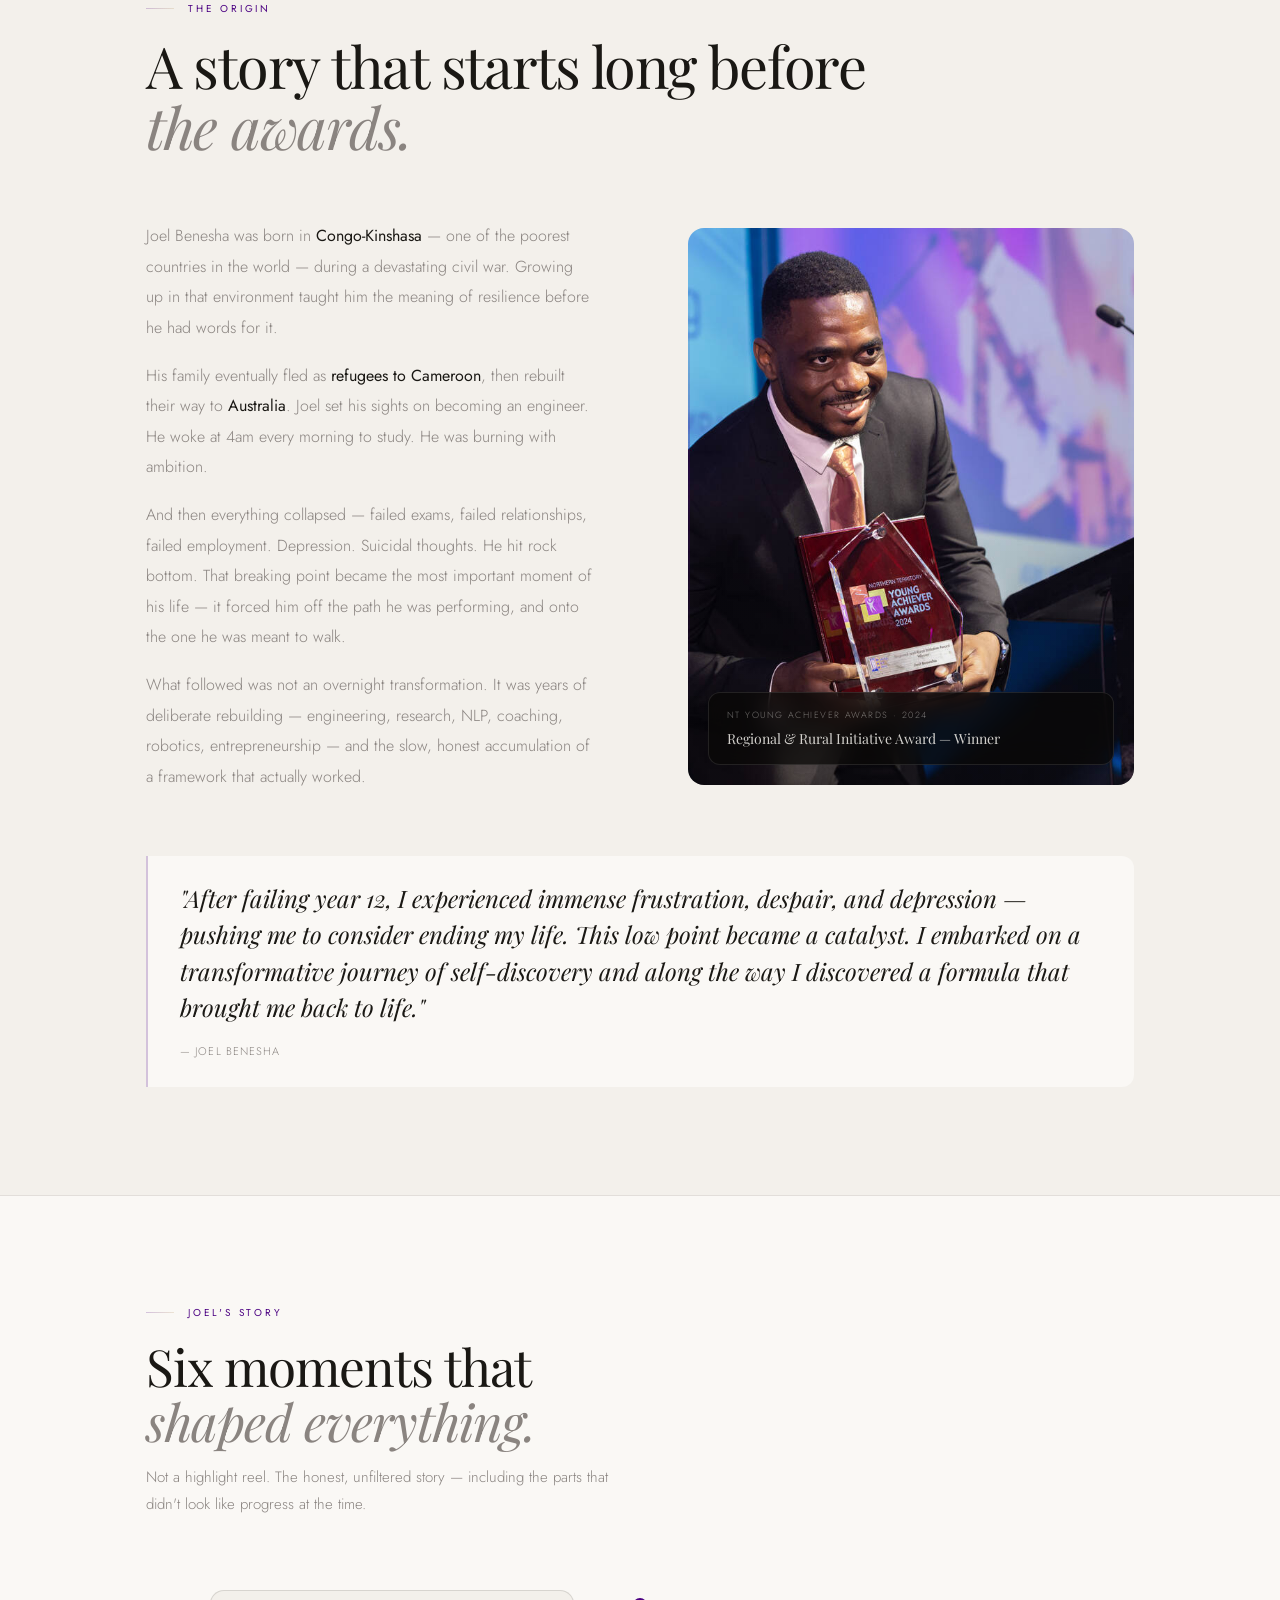
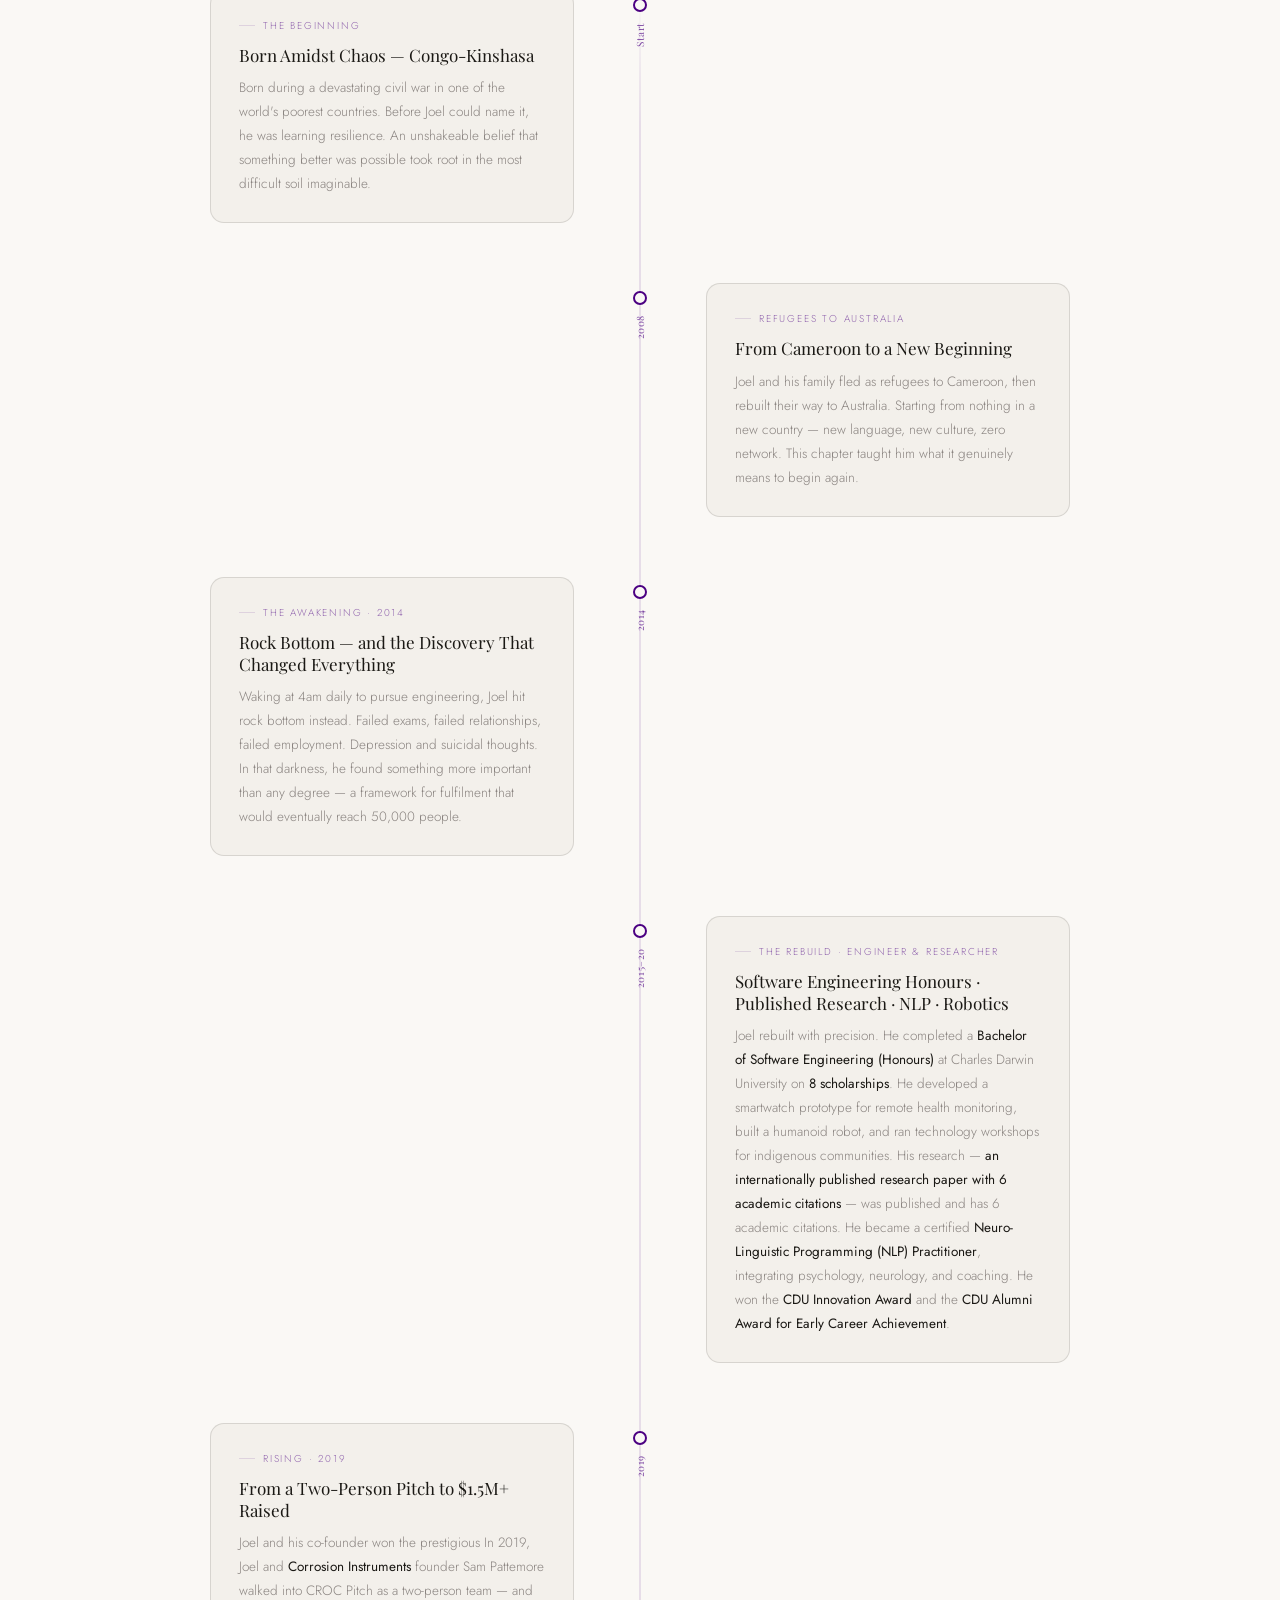
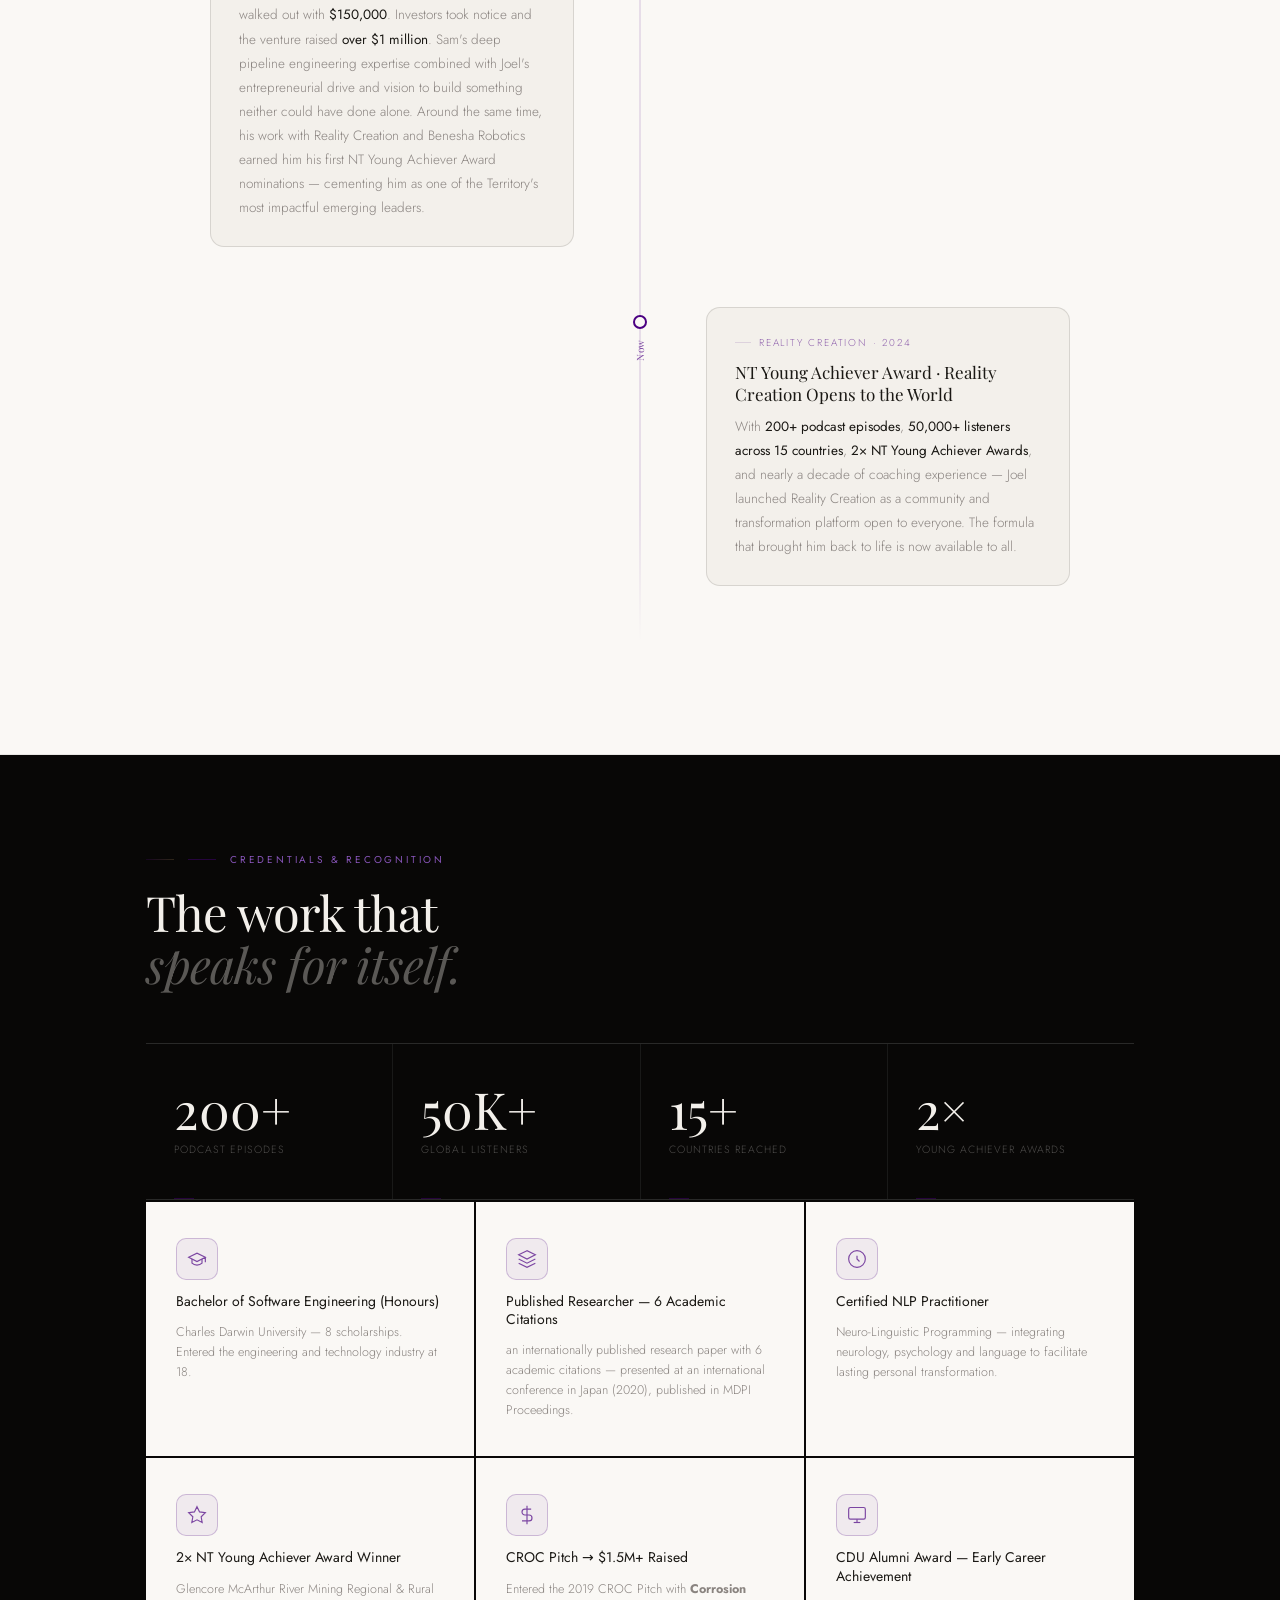
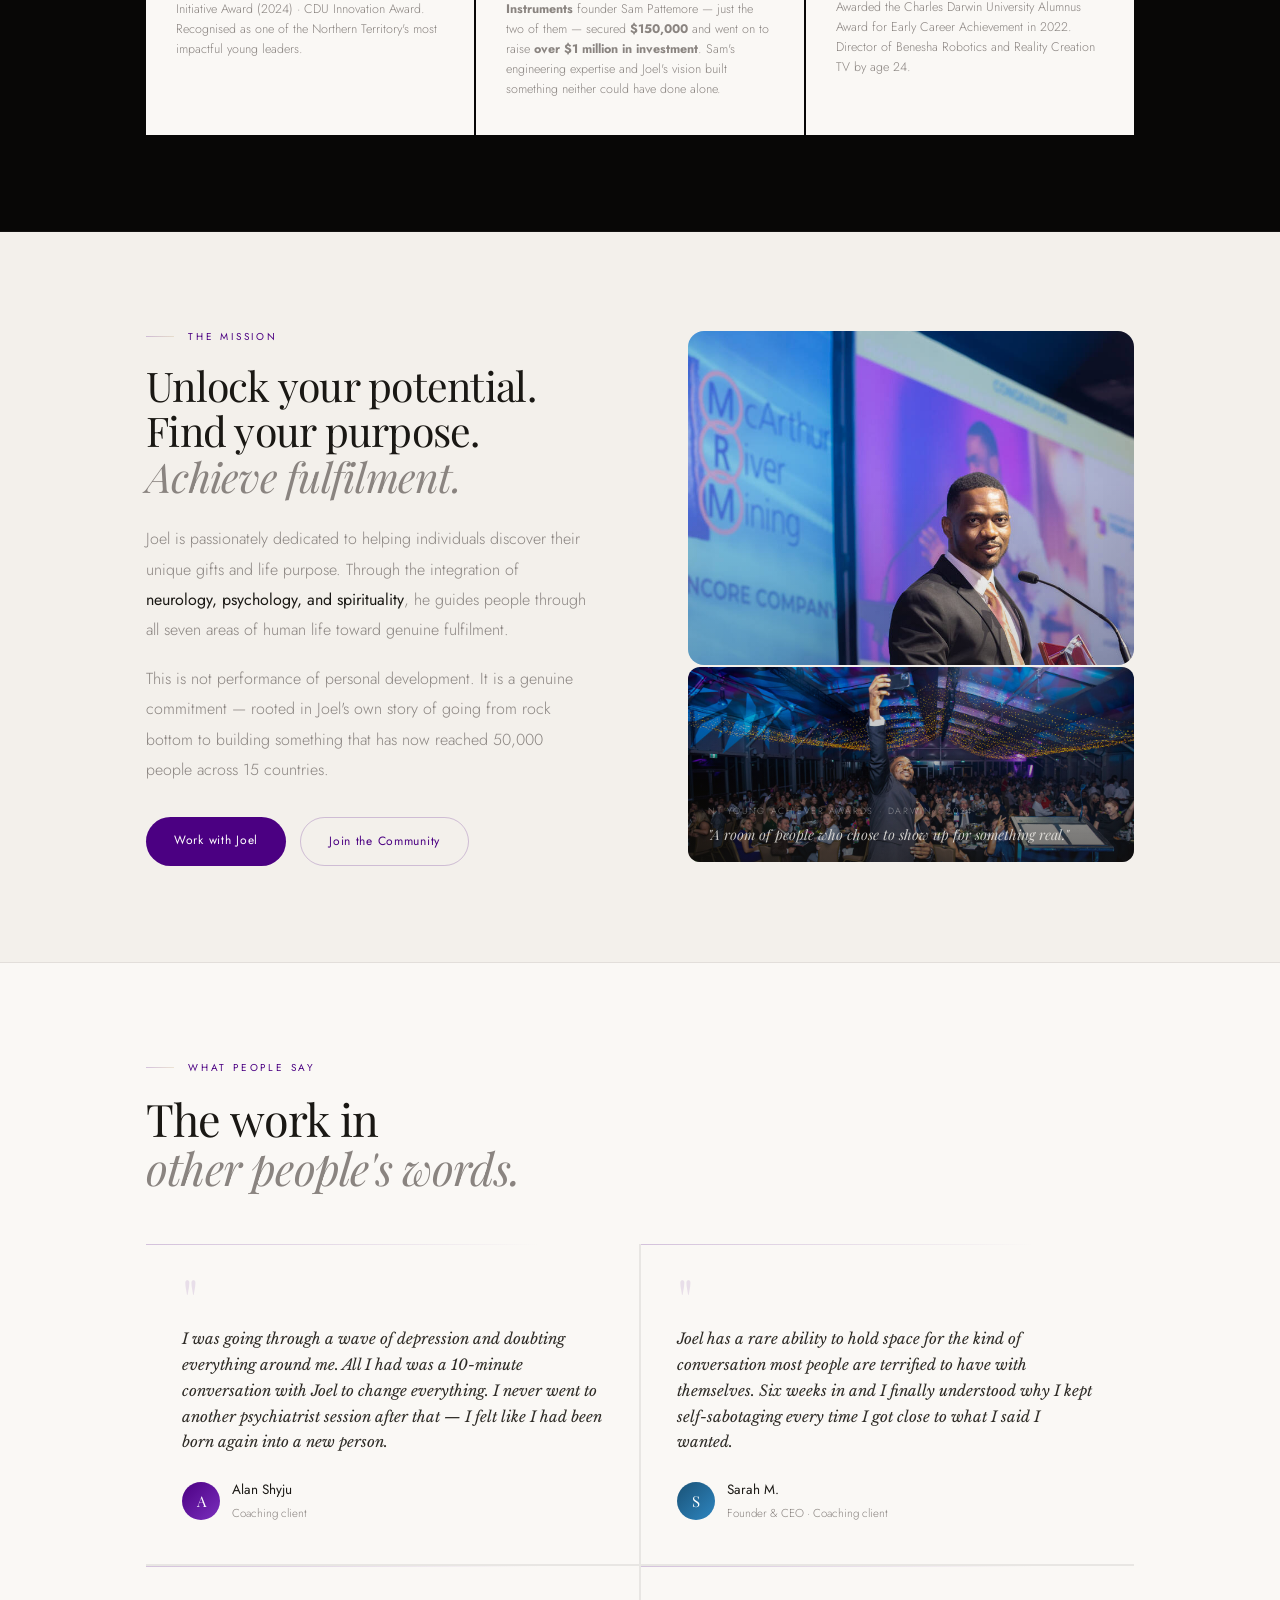
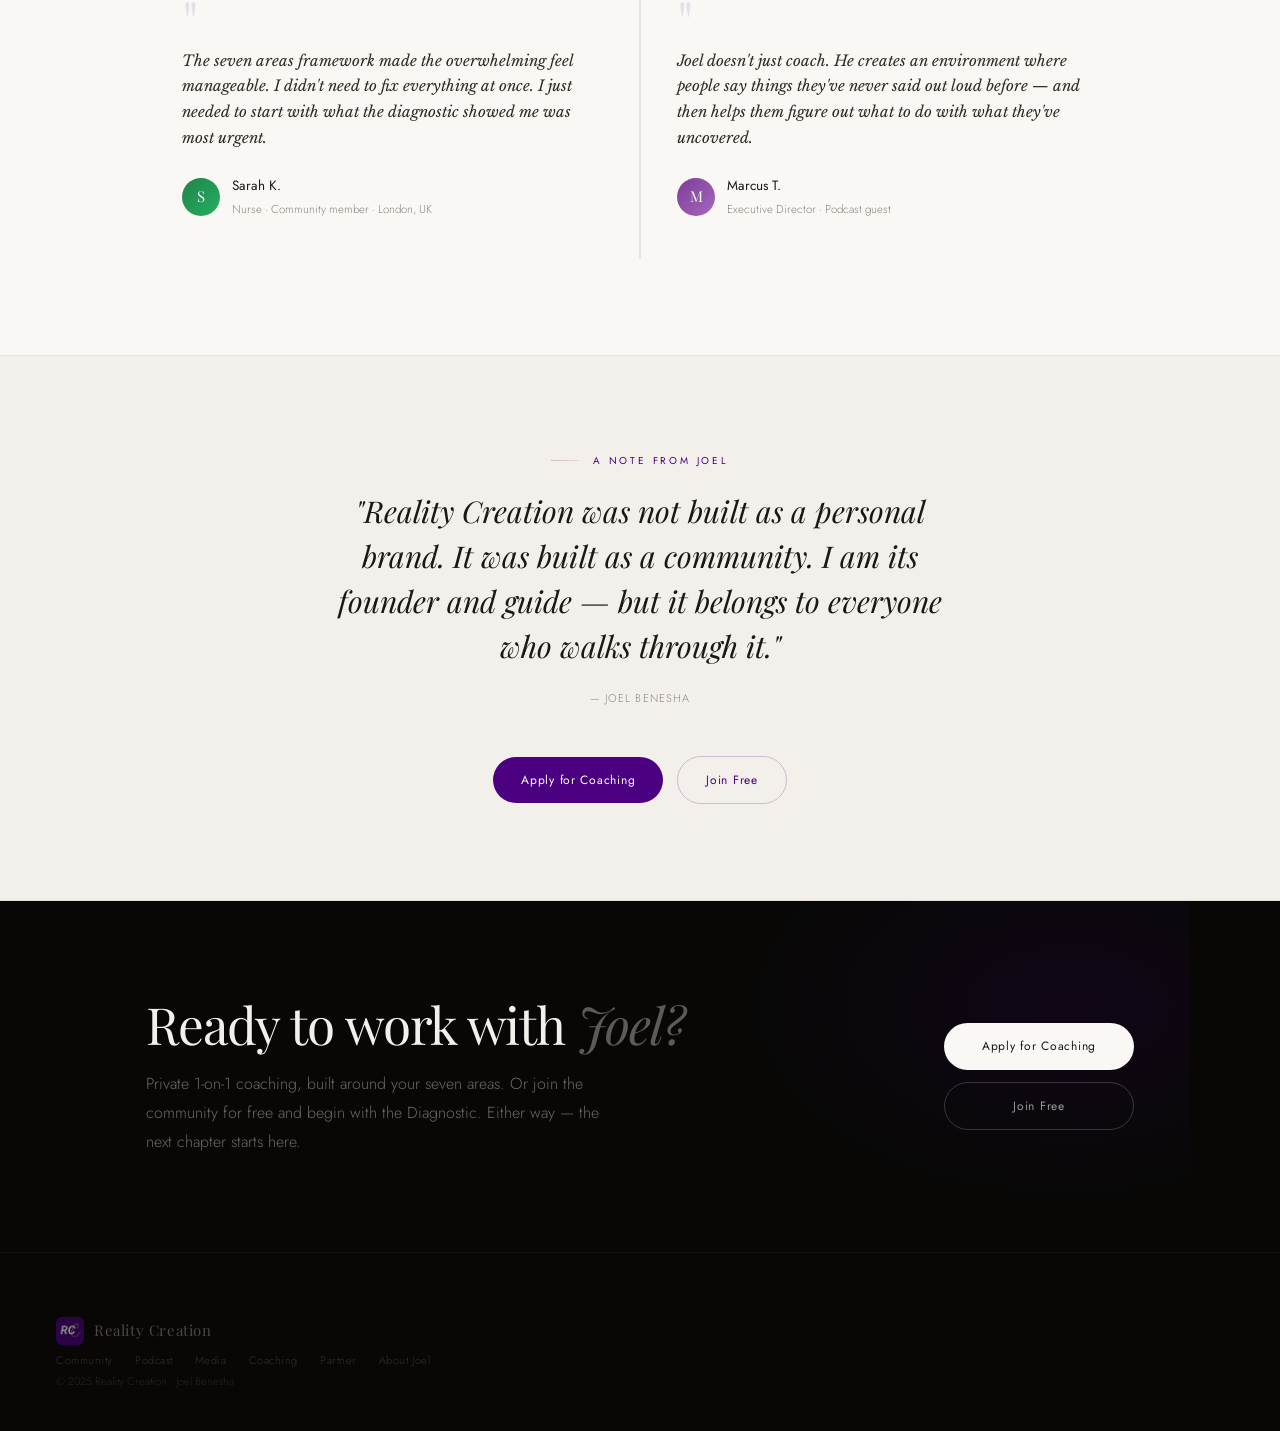
==== commit bcf53dc5: "Rebrand to Reality Creation and unify story-driven positioning sitewide Renames "Reality Creation Ce" ====
--- a/about.html
+++ b/about.html
@@ -3,8 +3,8 @@
 <head>
 <meta charset="UTF-8">
 <meta name="viewport" content="width=device-width, initial-scale=1.0">
-<meta name="description" content="Joel Benesha — software engineer, internationally published researcher, NLP practitioner, CDU Alumni Award winner, CROC Pitch winner, NT Young Achiever Award winner, and founder of the Reality Creation Centre.">
-<title>About Joel Benesha — Reality Creation Centre</title>
+<meta name="description" content="Joel Benesha — software engineer, internationally published researcher, NLP practitioner, CDU Alumni Award winner, CROC Pitch winner, NT Young Achiever Award winner, and founder of Reality Creation.">
+<title>About Joel Benesha — Reality Creation</title>
 <link rel="preconnect" href="https://fonts.googleapis.com">
 <link rel="preconnect" href="https://fonts.gstatic.com" crossorigin>
 <link href="https://fonts.googleapis.com/css2?family=Playfair+Display:ital,wght@0,300;0,400;0,500;1,300;1,400;1,500&family=Libre+Baskerville:ital,wght@0,400;1,400&family=Jost:wght@200;300;400;500&display=swap" rel="stylesheet">
@@ -186,16 +186,16 @@
 <div id="cur"></div>
 <nav id="nav" class="dk">
   <a href="index.html" class="nlogo">
-    <img src="photos/Logo real.png" alt="Reality Creation Centre" class="nlogo-img" style="width:44px;height:44px;border-radius:8px;object-fit:contain;flex-shrink:0">
-    <div><span class="nlogo-t">Reality Creation</span><span class="nlogo-s">Centre</span></div>
+    <img src="photos/Logo real.png" alt="Reality Creation" class="nlogo-img" style="width:44px;height:44px;border-radius:8px;object-fit:contain;flex-shrink:0">
+    <div><span class="nlogo-t">Reality Creation</span></div>
   </a>
   <ul class="nlinks">
     <li><a href="index.html"        class="nl">Home</a></li>
-    <li><a href="coaching.html"     class="nl">Fulfilment</a></li>
+    <li><a href="coaching.html"     class="nl">Coaching</a></li>
     <li><a href="podcast.html"      class="nl">Podcast</a></li>
     <li><a href="media.html"        class="nl">Media &amp; Storytelling</a></li>
     <li><a href="community.html"    class="nl">Community</a></li>
-    <li><a href="index.html#diagnostic" class="nl ncta">Take Quiz</a></li>
+    <li><a href="coaching.html#diagnostic-cta" class="nl ncta">Take Quiz</a></li>
   </ul>
   <div class="nham"><span></span><span></span><span></span></div>
 </nav>
@@ -210,7 +210,7 @@
     <div class="h-scan"></div>
     <div class="h-eyebrow ap">
       <span class="h-eyebrow-rule"></span>
-      Joel Benesha · Founder, Reality Creation Centre
+      Joel Benesha · Founder, Reality Creation
     </div>
     <h1 class="h-h1">
       <span class="h-line"><span class="h-li" id="hl0">Built by</span></span>
@@ -220,7 +220,7 @@
     <div class="h-sub-wrap ap d3">
       <div class="h-vline"></div>
       <div>
-        <p class="h-sub">Software engineer. Published researcher. NLP practitioner. Award-winning entrepreneur. But most importantly — someone who has lived every question this Centre was built to answer.</p>
+        <p class="h-sub">Software engineer. Published researcher. NLP practitioner. Award-winning entrepreneur. But most importantly — someone who has lived every question Reality Creation was built to answer.</p>
         <div class="h-acts">
           <a href="#story"       class="btn btn-cream">Read the story</a>
           <a href="coaching.html" class="btn btn-ghost-lt">Work with Joel</a>
@@ -398,9 +398,9 @@
         <div class="tl-node"><div class="tl-dot"></div><div class="tl-year">Now</div></div>
         <div class="tl-r ap">
           <div class="tl-card">
-            <div class="tl-tag">The Centre · 2024</div>
-            <div class="tl-title">NT Young Achiever Award · The Centre Opens to the World</div>
-            <div class="tl-body">With <strong>200+ podcast episodes</strong>, <strong>50,000+ listeners across 15 countries</strong>, <strong>2× NT Young Achiever Awards</strong>, and nearly a decade of coaching experience — Joel launched the Reality Creation Centre as a community and transformation platform open to everyone. The formula that brought him back to life is now available to all.</div>
+            <div class="tl-tag">Reality Creation · 2024</div>
+            <div class="tl-title">NT Young Achiever Award · Reality Creation Opens to the World</div>
+            <div class="tl-body">With <strong>200+ podcast episodes</strong>, <strong>50,000+ listeners across 15 countries</strong>, <strong>2× NT Young Achiever Awards</strong>, and nearly a decade of coaching experience — Joel launched Reality Creation as a community and transformation platform open to everyone. The formula that brought him back to life is now available to all.</div>
           </div>
         </div>
       </div>
@@ -487,7 +487,7 @@
         </p>
         <div class="ap d3" style="display:flex;gap:14px;flex-wrap:wrap">
           <a href="coaching.html" class="btn btn-fill">Work with Joel</a>
-          <a href="https://www.skool.com/reality-creation-collective-4161/about" target="_blank" rel="noopener" class="btn btn-outline">Join the Centre</a>
+          <a href="https://www.skool.com/reality-creation-collective-4161/about" target="_blank" rel="noopener" class="btn btn-outline">Join the Community</a>
         </div>
       </div>
       <div class="ap d1">
@@ -564,12 +564,12 @@
   <div style="max-width:760px;margin:0 auto;padding:96px 56px;text-align:center">
     <div class="sec-label ap" style="justify-content:center">A note from Joel</div>
     <p style="font-family:var(--serif);font-size:clamp(19px,2.5vw,30px);font-style:italic;font-weight:300;color:var(--ink);line-height:1.5;margin-bottom:20px;margin-top:20px" class="ap d1">
-      "The Reality Creation Centre was not built as a personal brand. It was built as a community. I am its founder and guide — but the Centre belongs to everyone who walks through it."
+      "Reality Creation was not built as a personal brand. It was built as a community. I am its founder and guide — but it belongs to everyone who walks through it."
     </p>
     <div style="font-size:11px;letter-spacing:.1em;text-transform:uppercase;color:var(--stone);margin-bottom:48px" class="ap d2">— Joel Benesha</div>
     <div style="display:flex;align-items:center;justify-content:center;gap:14px;flex-wrap:wrap" class="ap d3">
       <a href="coaching.html" class="btn btn-fill">Apply for Coaching</a>
-      <a href="https://www.skool.com/reality-creation-collective-4161/about" target="_blank" rel="noopener" class="btn btn-outline">Join the Centre Free</a>
+      <a href="https://www.skool.com/reality-creation-collective-4161/about" target="_blank" rel="noopener" class="btn btn-outline">Join Free</a>
     </div>
   </div>
 </section>
@@ -587,7 +587,7 @@
           Ready to work with <em style="font-style:italic;color:rgba(243,240,235,.36)">Joel?</em>
         </h2>
         <p style="font-size:16px;font-weight:300;color:rgba(243,240,235,.42);line-height:1.82;max-width:480px" class="ap d1">
-          Private 1-on-1 coaching, built around your seven areas. Or join the Centre for free and begin with the Diagnostic. Either way — the next chapter starts here.
+          Private 1-on-1 coaching, built around your seven areas. Or join the community for free and begin with the Diagnostic. Either way — the next chapter starts here.
         </p>
       </div>
       <div style="display:flex;flex-direction:column;gap:12px;flex-shrink:0;min-width:190px" class="ap d2">
@@ -601,17 +601,17 @@
 <footer>
   <div class="ft-logo" style="display:flex;align-items:center;gap:10px">
     <img src="[data-uri]" alt="RC" style="width:28px;height:28px;border-radius:6px;opacity:.55">
-    <span>Reality Creation Centre</span>
+    <span>Reality Creation</span>
   </div>
   <ul class="ft-links">
-    <li><a href="index.html">Community</a></li>
+    <li><a href="community.html">Community</a></li>
     <li><a href="podcast.html">Podcast</a></li>
     <li><a href="media.html">Media</a></li>
     <li><a href="coaching.html">Coaching</a></li>
     <li><a href="partner.html">Partner</a></li>
     <li><a href="about.html">About Joel</a></li>
   </ul>
-  <div class="ft-copy">© 2025 Reality Creation Centre · Joel Benesha</div>
+  <div class="ft-copy">© 2025 Reality Creation · Joel Benesha</div>
 </footer>
 
 <script src="js/main.js"></script>
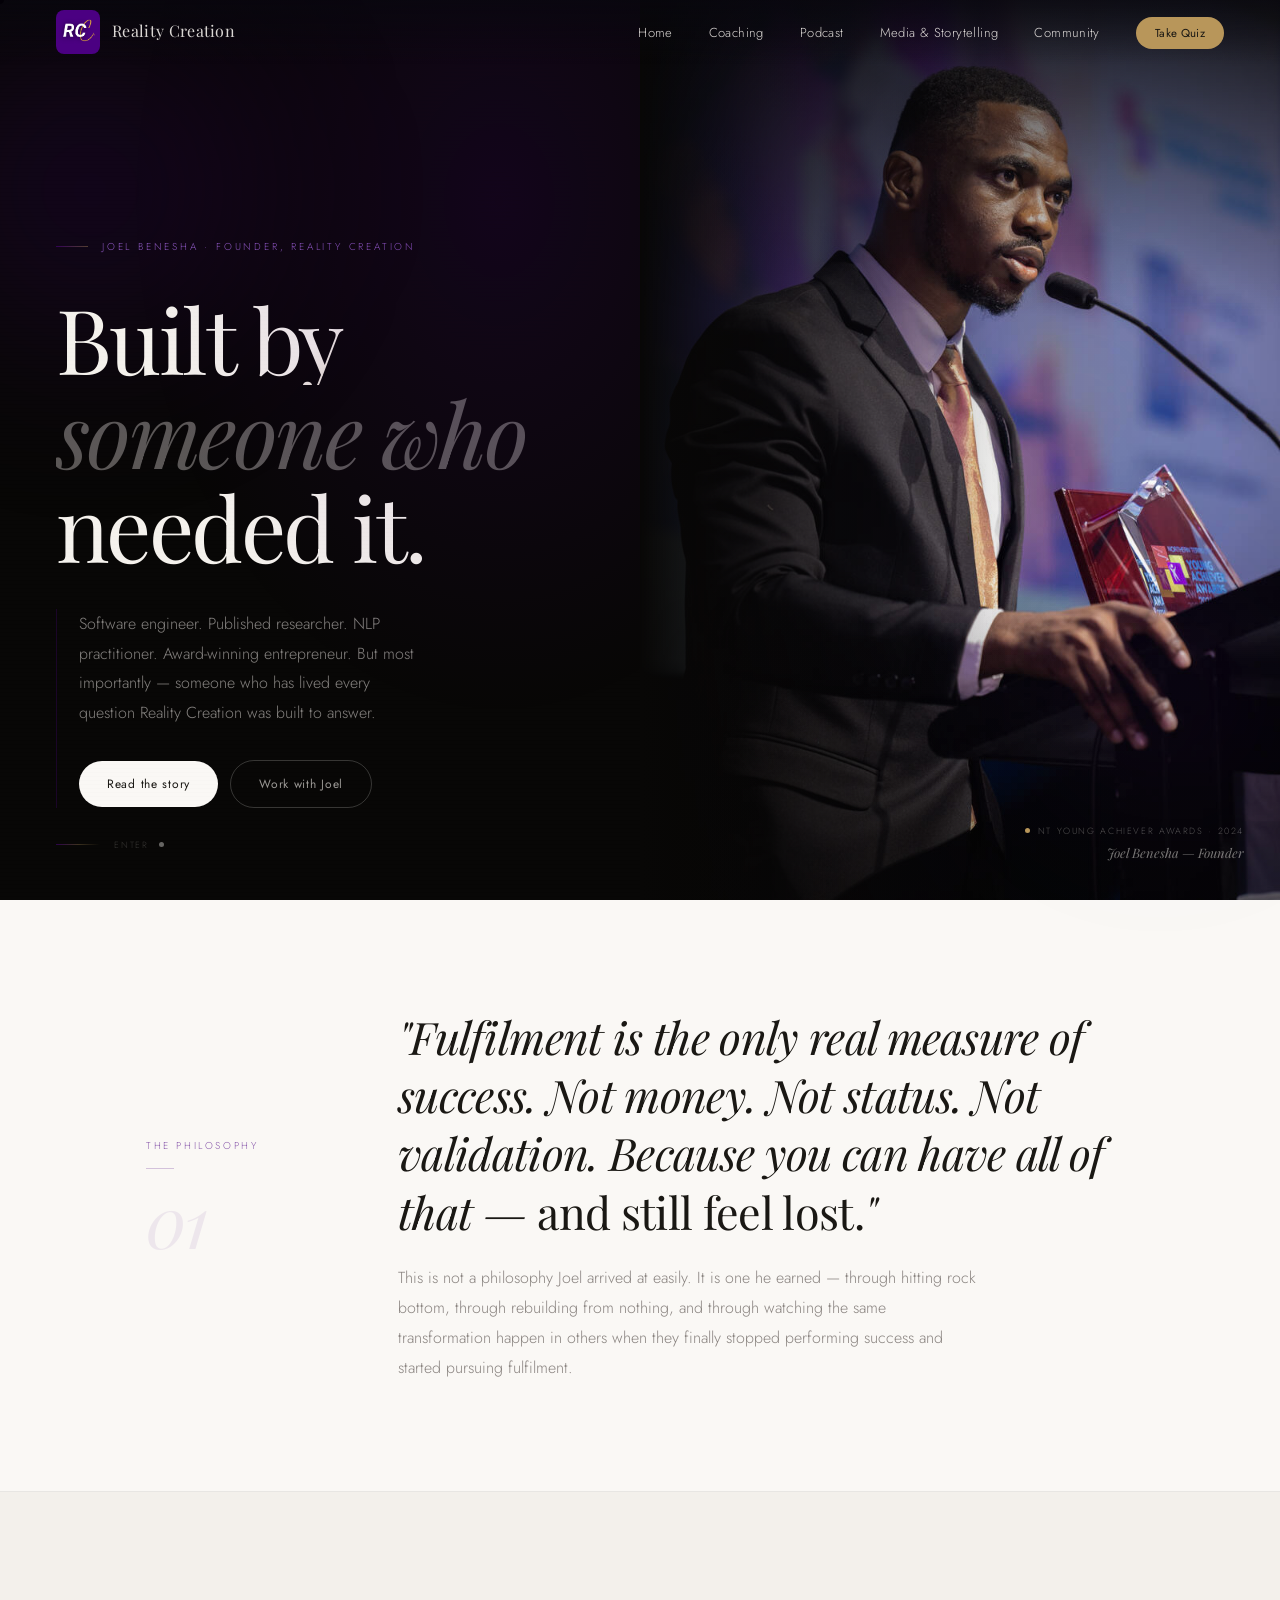
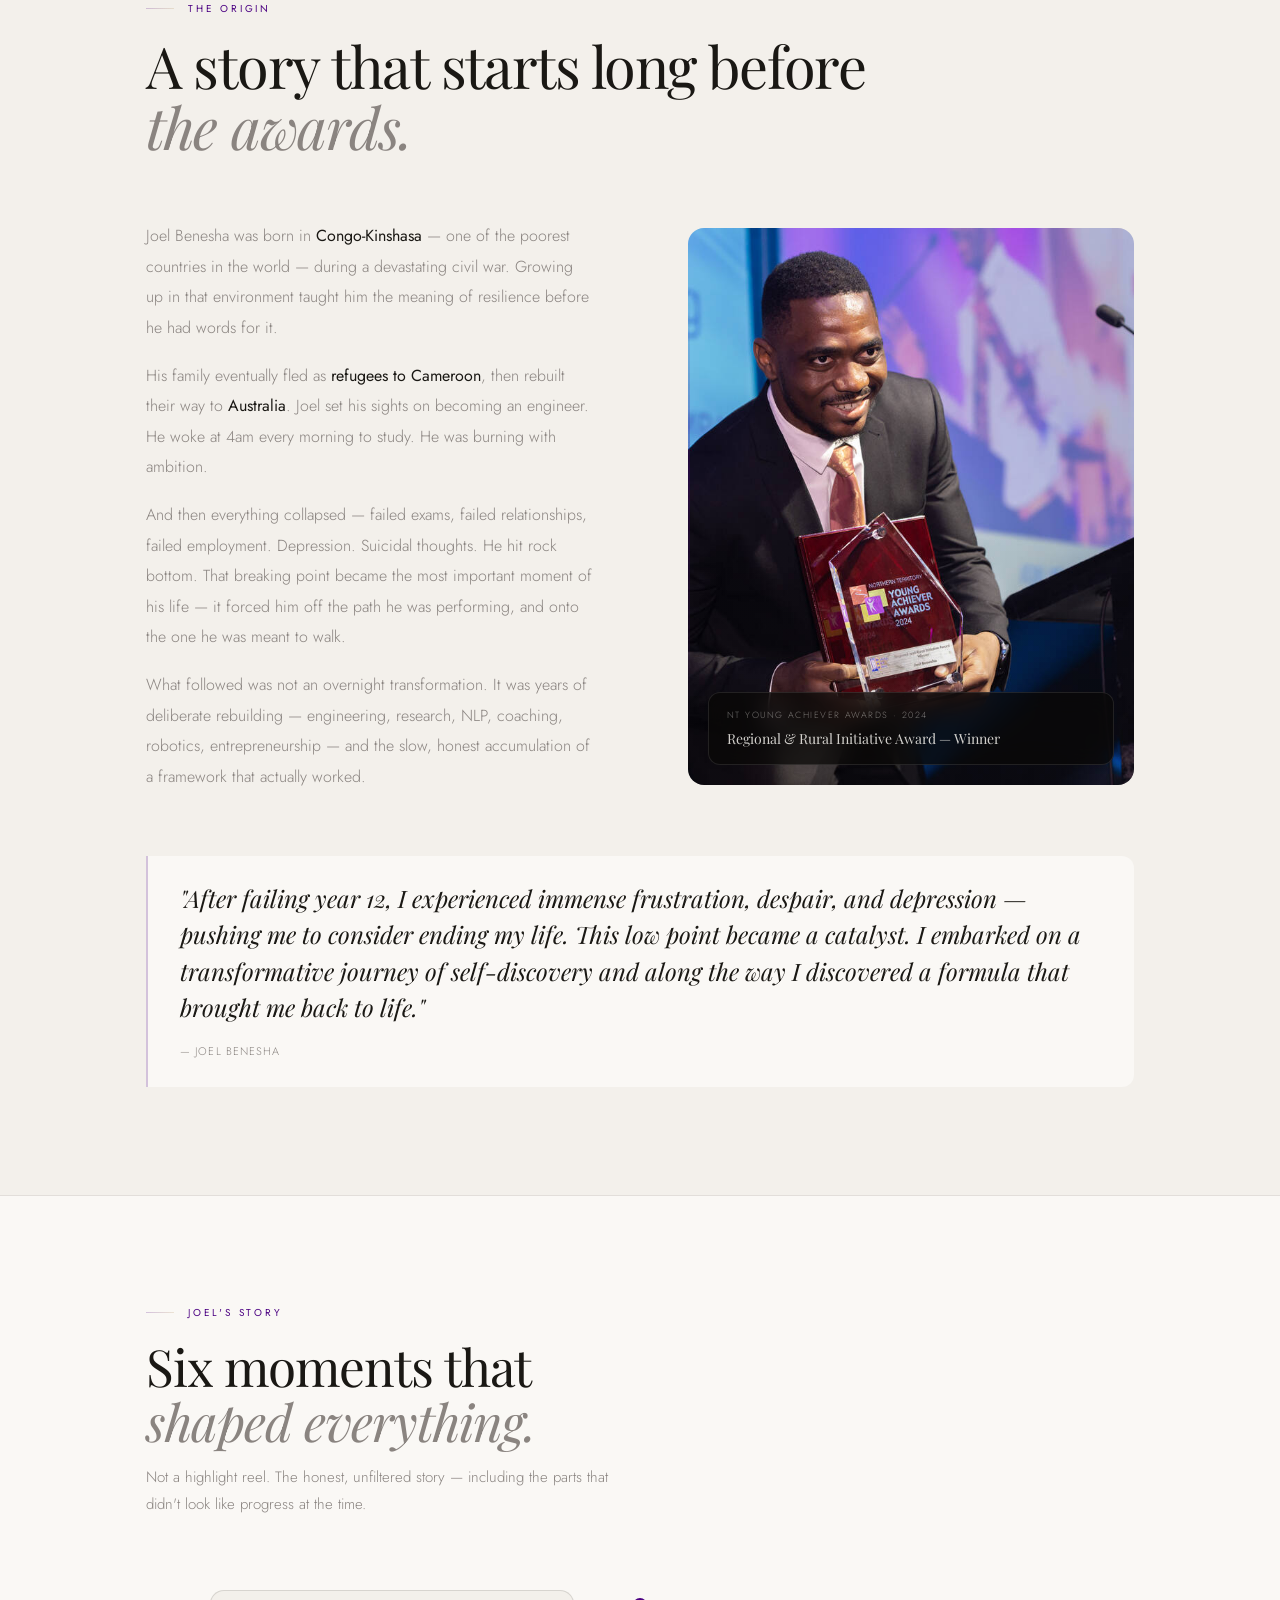
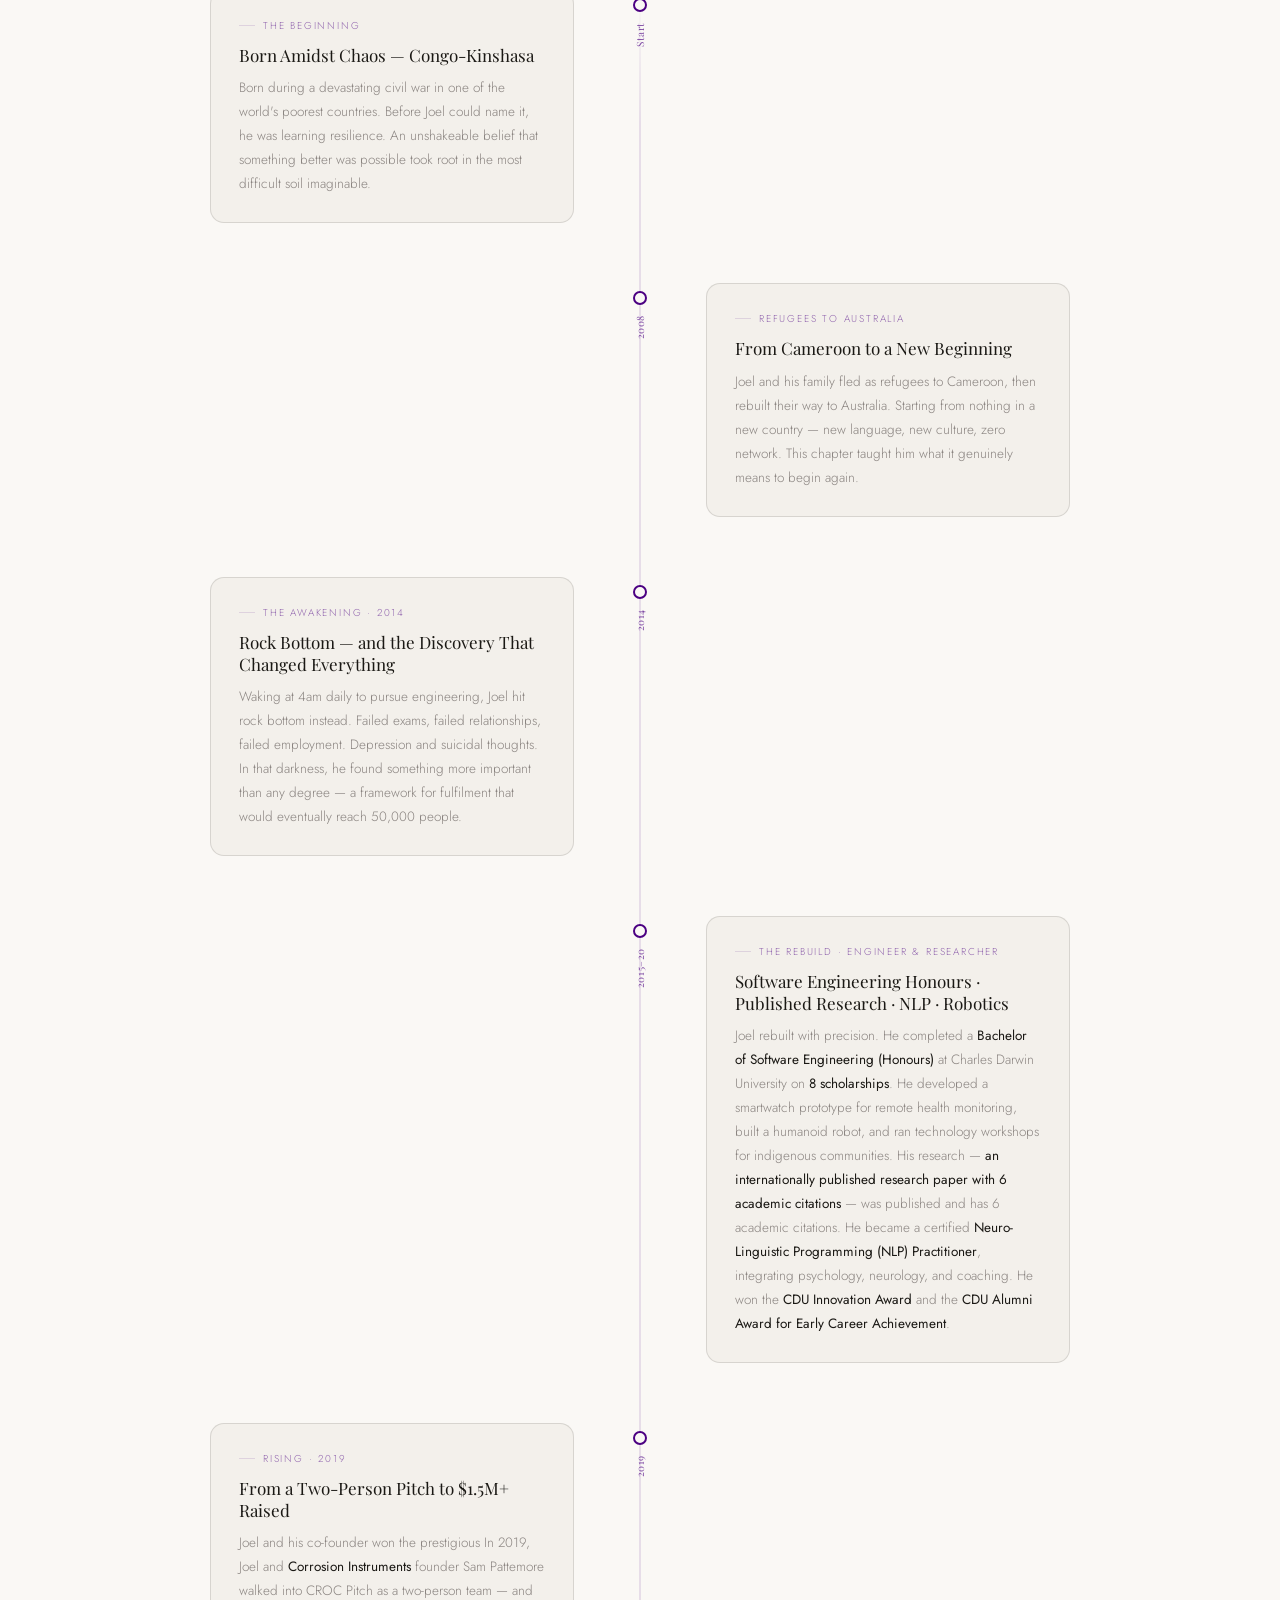
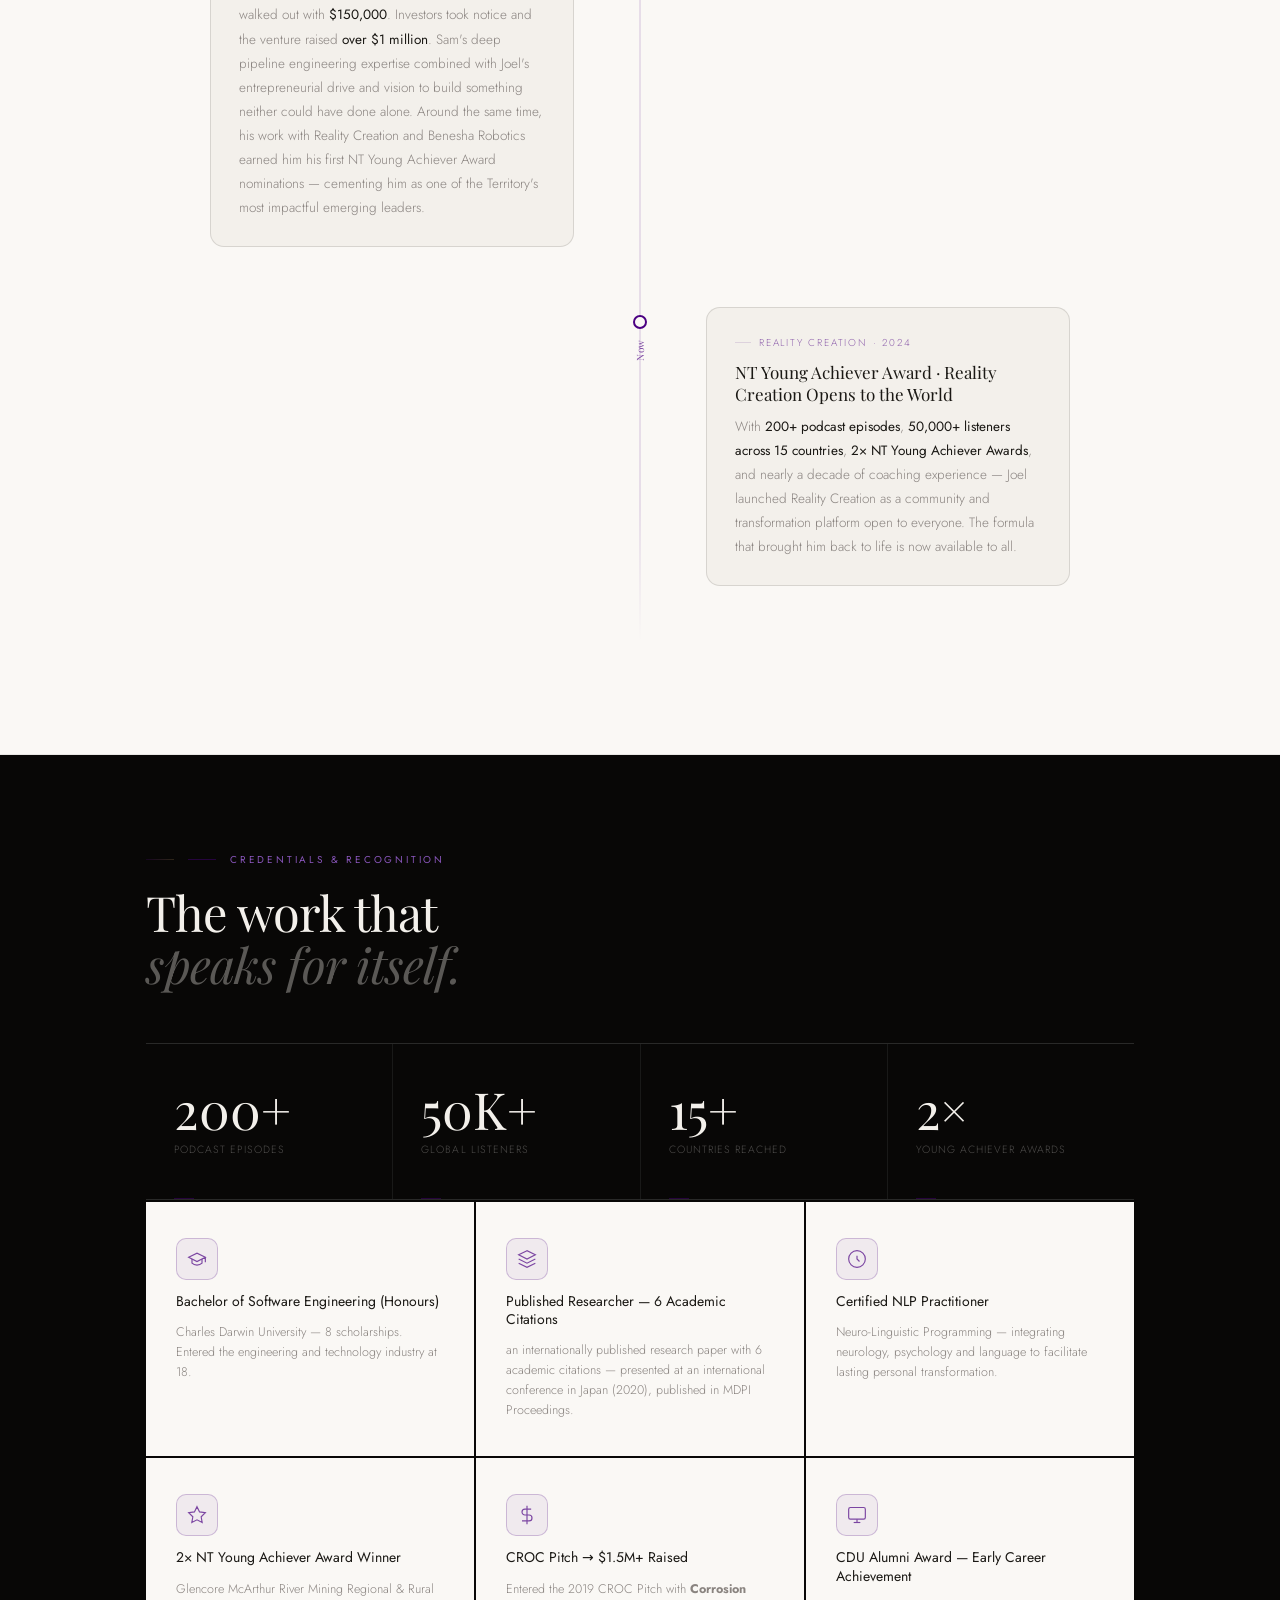
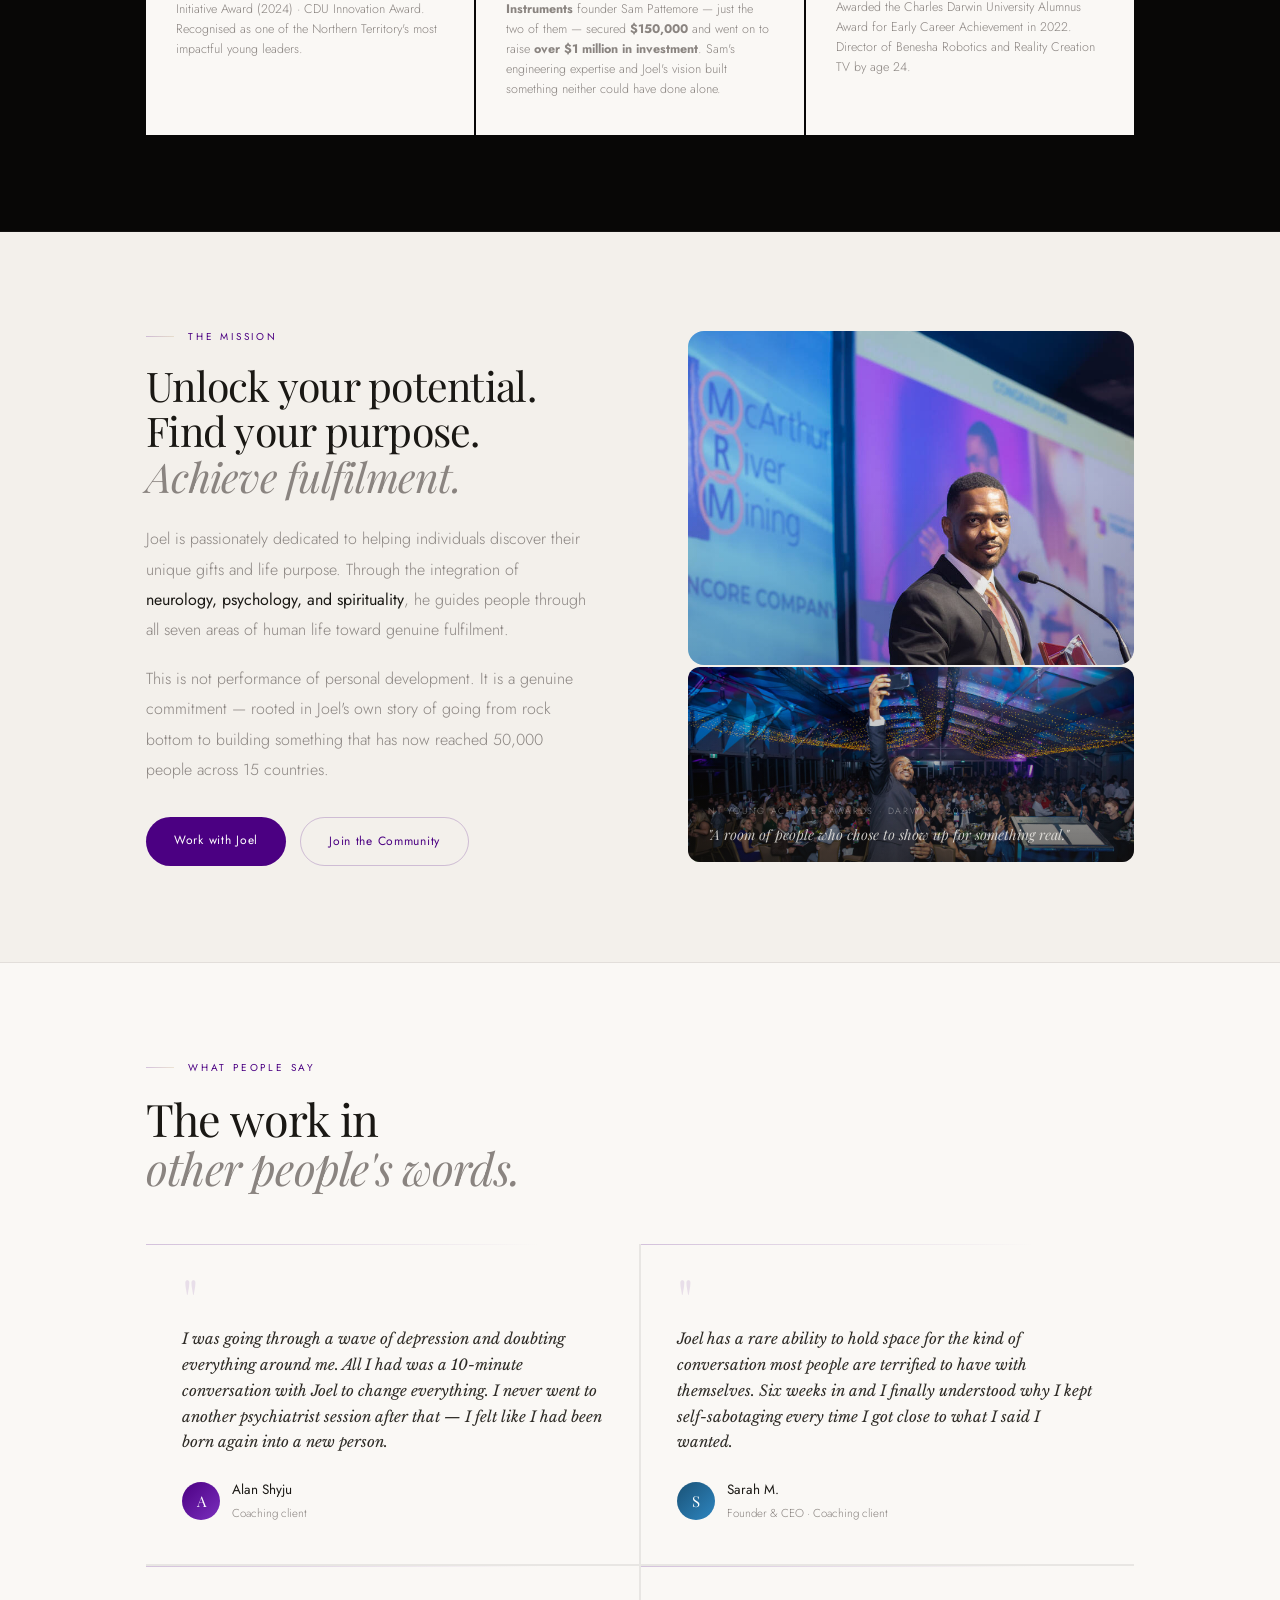
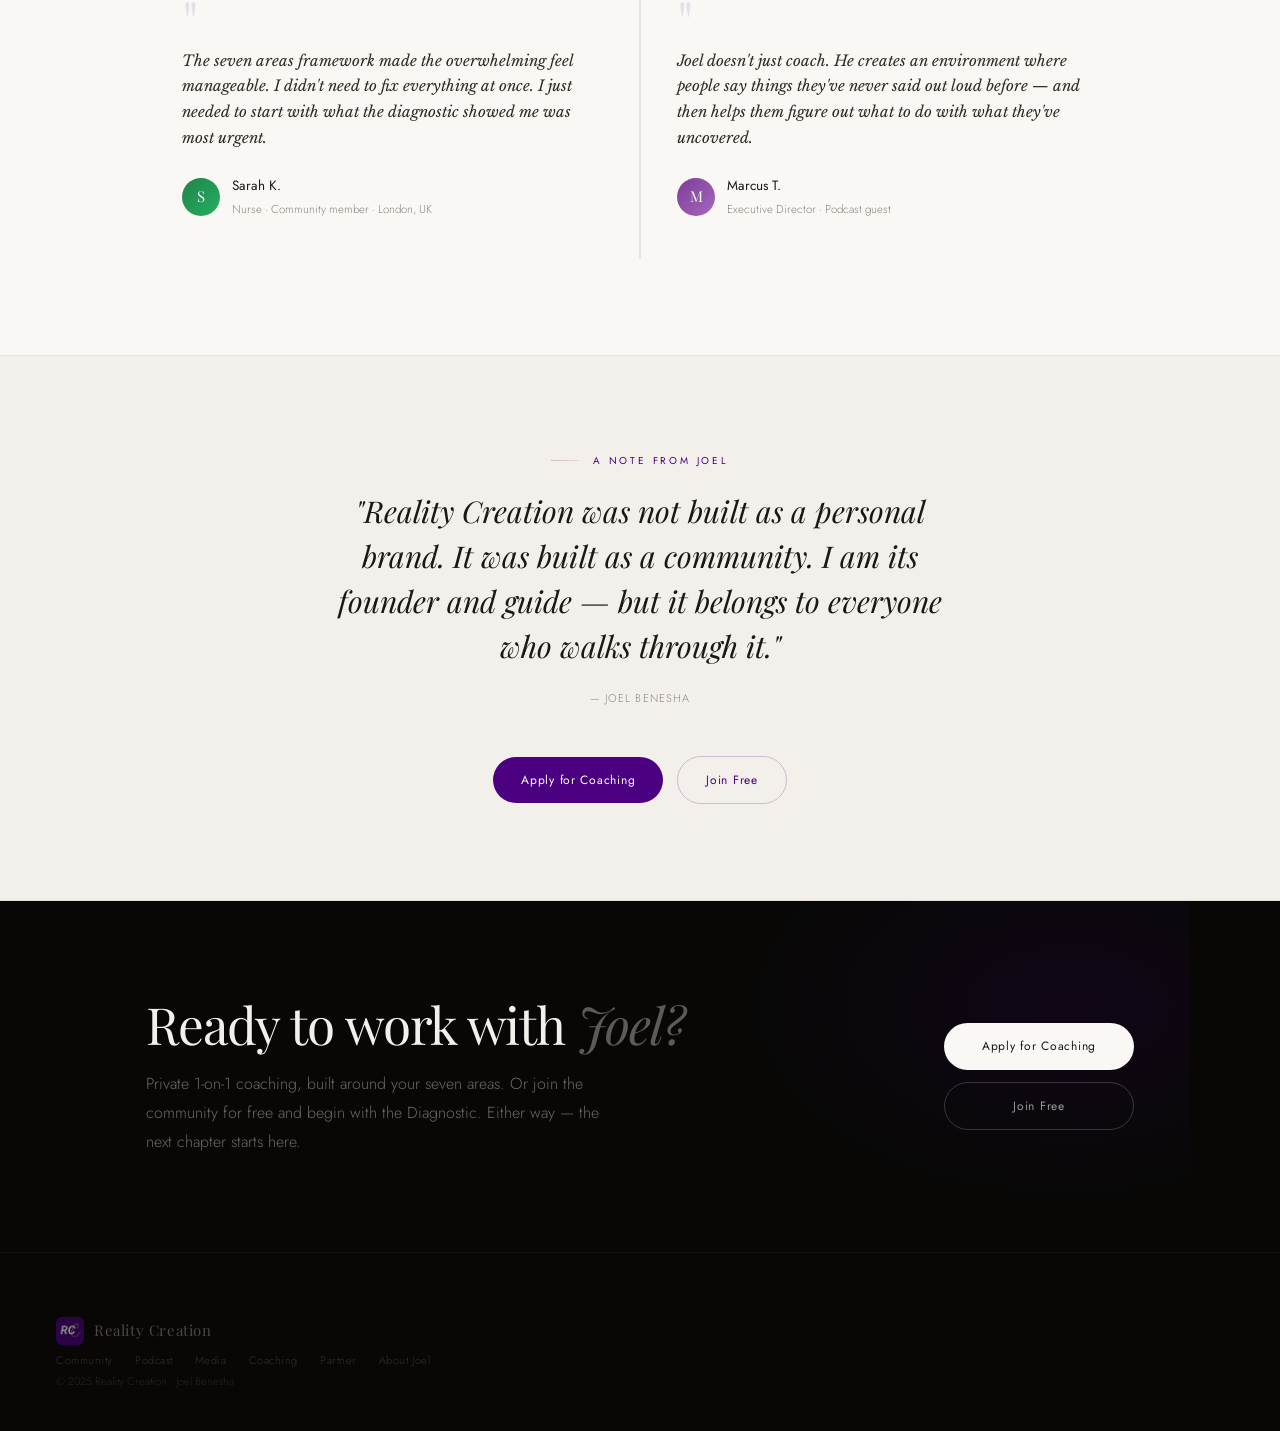
==== commit 223c04bc: "Fill homepage content gaps and add real guest testimonials Homepage (index.html): - Add a Featured W" ====
--- a/about.html
+++ b/about.html
@@ -5,6 +5,14 @@
 <meta name="viewport" content="width=device-width, initial-scale=1.0">
 <meta name="description" content="Joel Benesha — software engineer, internationally published researcher, NLP practitioner, CDU Alumni Award winner, CROC Pitch winner, NT Young Achiever Award winner, and founder of Reality Creation.">
 <title>About Joel Benesha — Reality Creation</title>
+<link rel="icon" type="image/png" href="photos/Logo real.png">
+<meta property="og:type" content="website">
+<meta property="og:title" content="About Joel Benesha — Reality Creation">
+<meta property="og:description" content="Software engineer, internationally published researcher, NLP practitioner, award-winning entrepreneur, and founder of Reality Creation.">
+<meta property="og:image" content="photos/Logo real.png">
+<meta name="twitter:card" content="summary_large_image">
+<meta name="twitter:title" content="About Joel Benesha — Reality Creation">
+<meta name="twitter:description" content="Software engineer, internationally published researcher, NLP practitioner, award-winning entrepreneur, and founder of Reality Creation.">
 <link rel="preconnect" href="https://fonts.googleapis.com">
 <link rel="preconnect" href="https://fonts.gstatic.com" crossorigin>
 <link href="https://fonts.googleapis.com/css2?family=Playfair+Display:ital,wght@0,300;0,400;0,500;1,300;1,400;1,500&family=Libre+Baskerville:ital,wght@0,400;1,400&family=Jost:wght@200;300;400;500&display=swap" rel="stylesheet">
--- a/css/style.css
+++ b/css/style.css
@@ -116,12 +116,12 @@
    "Enter the Centre"
 â•â•â•â•â•â•â•â•â•â•â•â•â•â•â•â•â•â•â•â•â•â•â•â•â•â•â•â•â•â•â•â•â•â•â•â•â•â•â•â•â•â• */
 #hero{
-  height:100vh;height:100svh;min-height:700px;background:var(--void);
+  min-height:100vh;min-height:100svh;background:var(--void);
   display:grid;grid-template-columns:1fr 1fr;grid-template-rows:1fr;
-  position:relative;overflow:hidden;
+  position:relative;
 }
 .h-left{
-  position:relative;z-index:10;
+  position:relative;z-index:10;overflow:hidden;
   display:flex;flex-direction:column;justify-content:flex-end;
   padding:80px 52px 92px 56px;min-height:100%;
 }
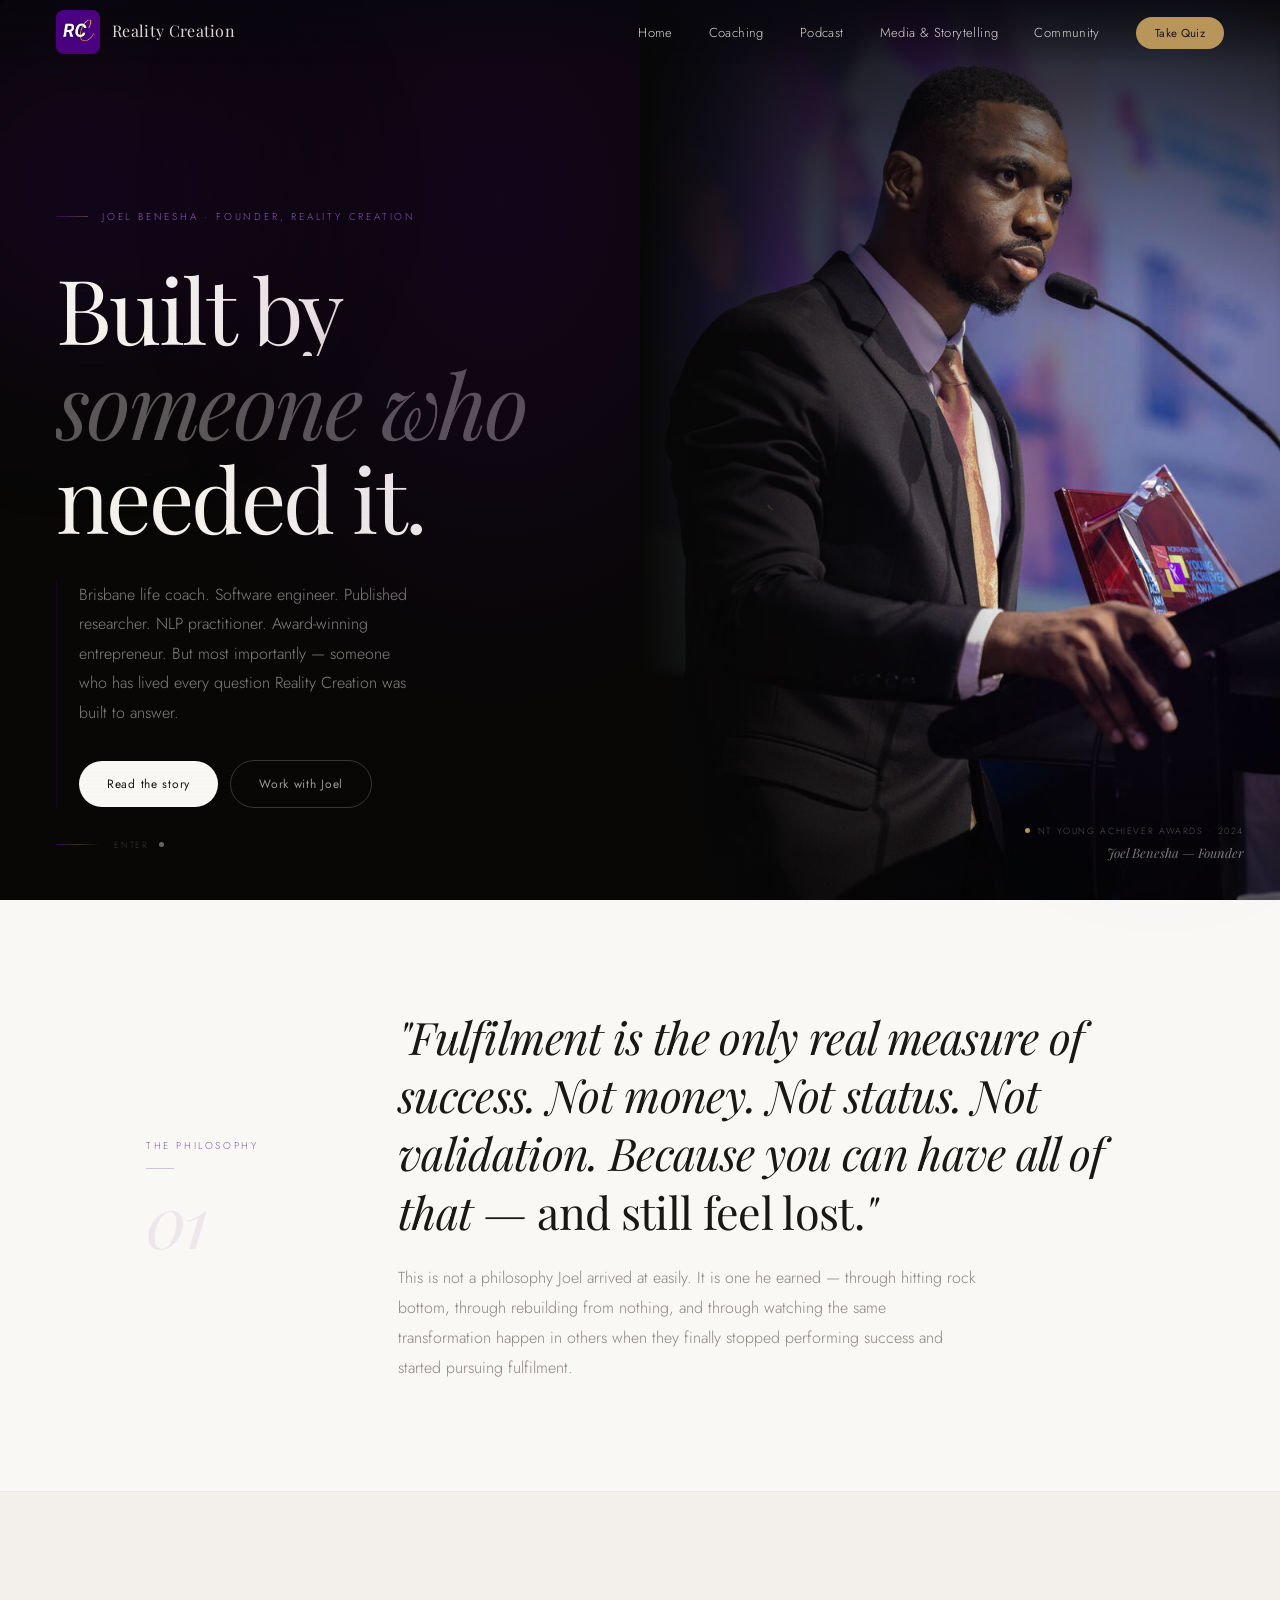
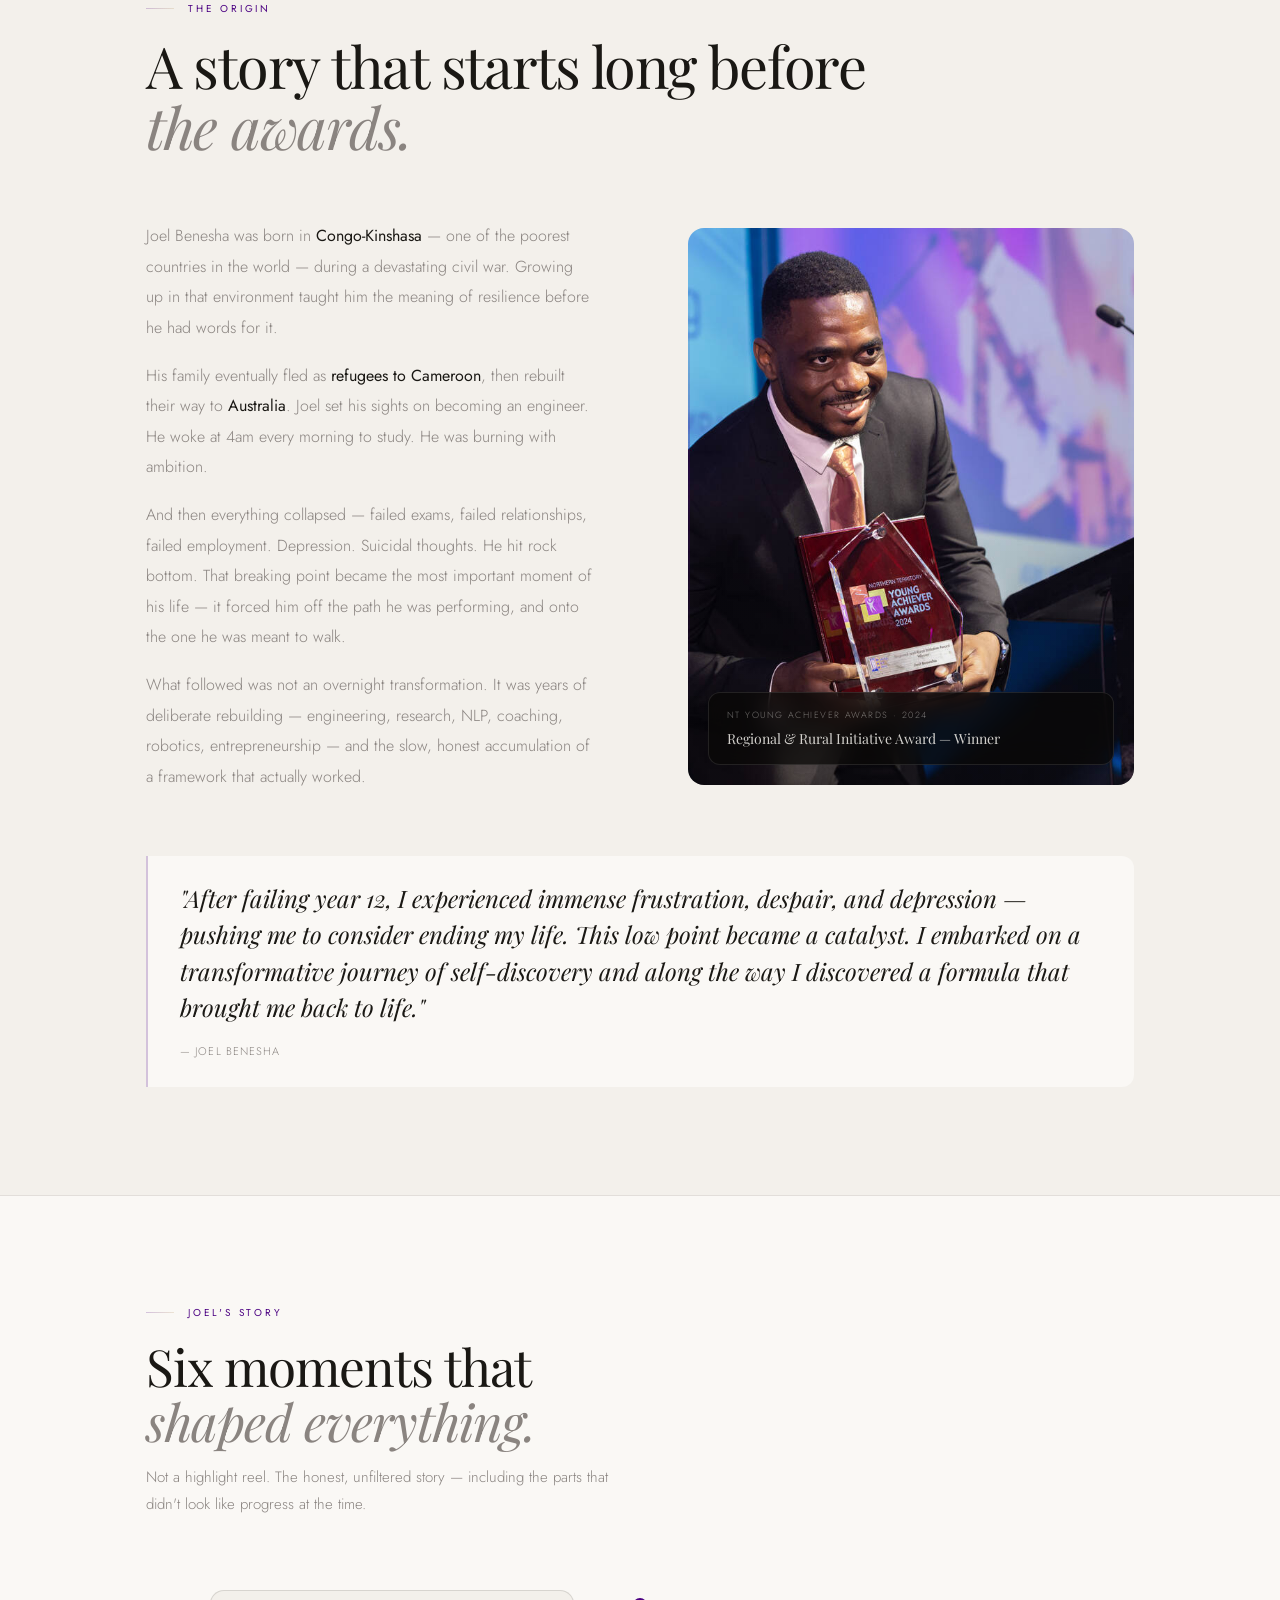
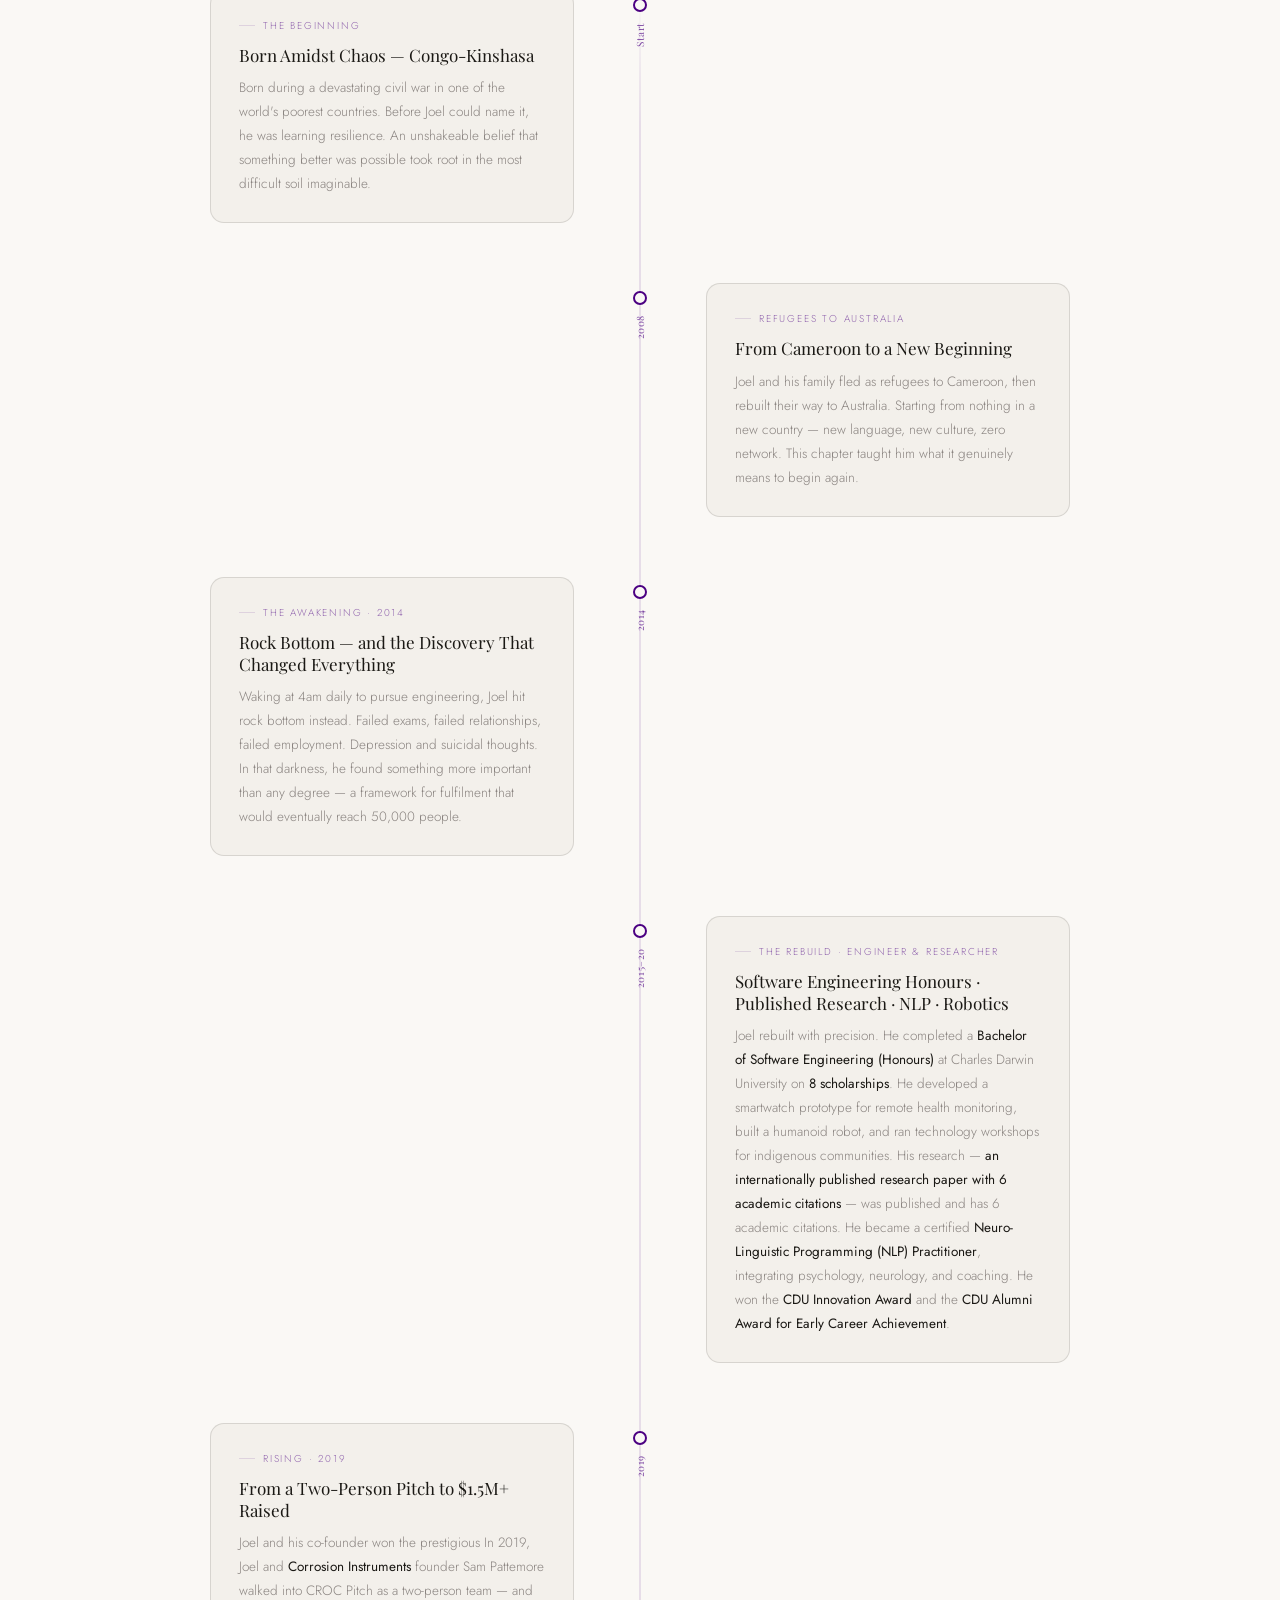
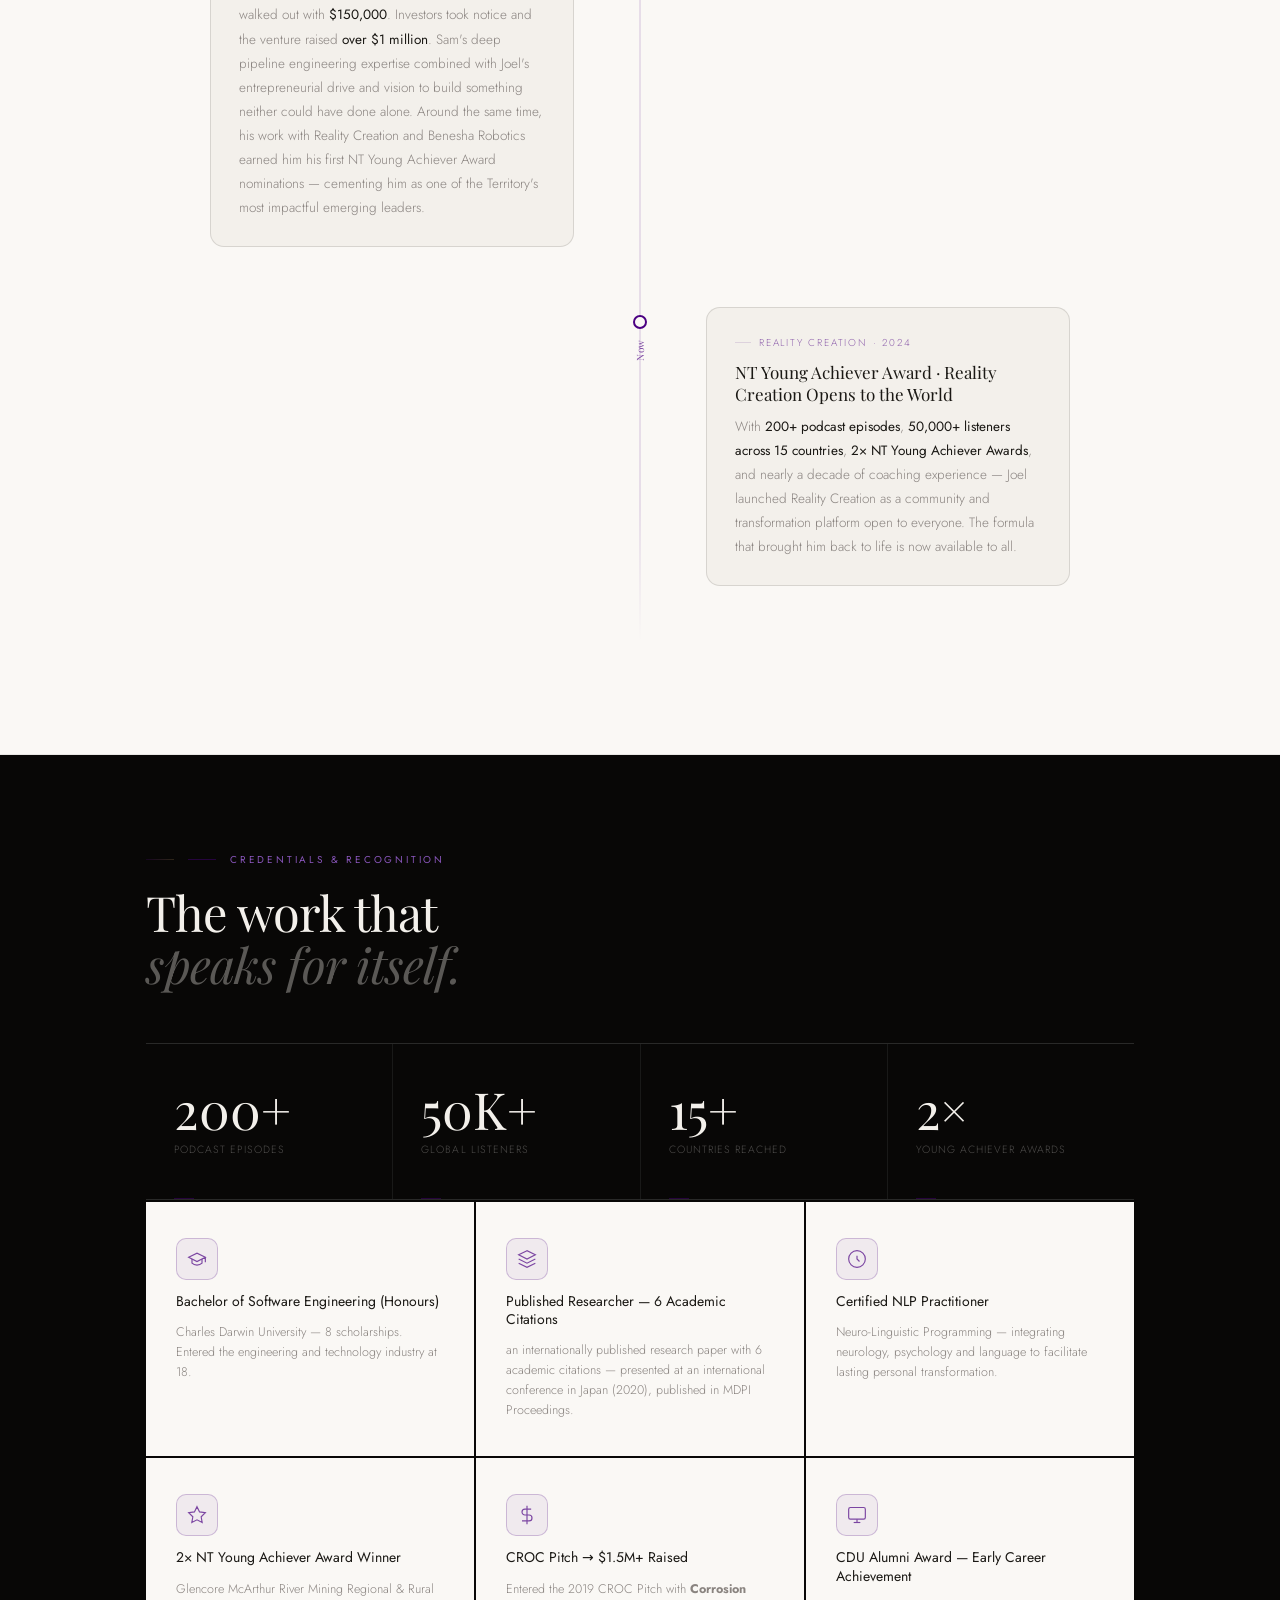
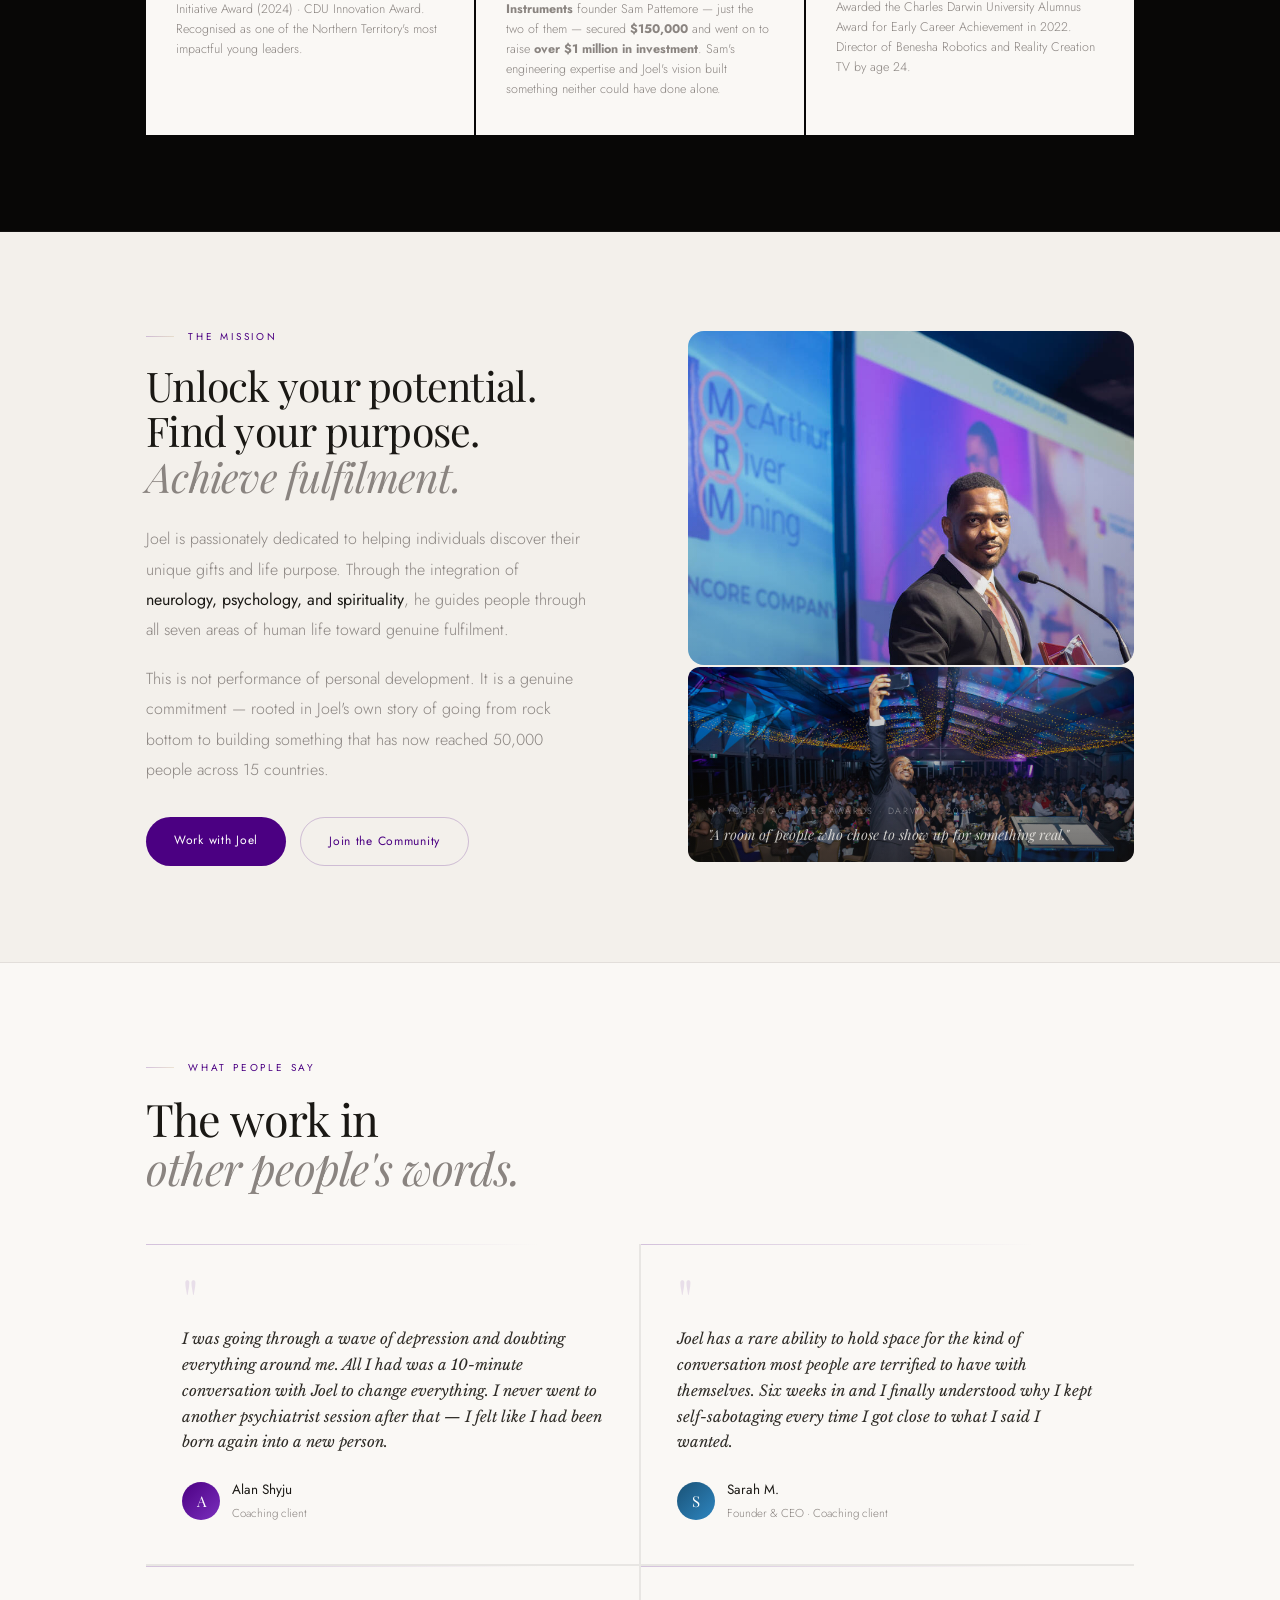
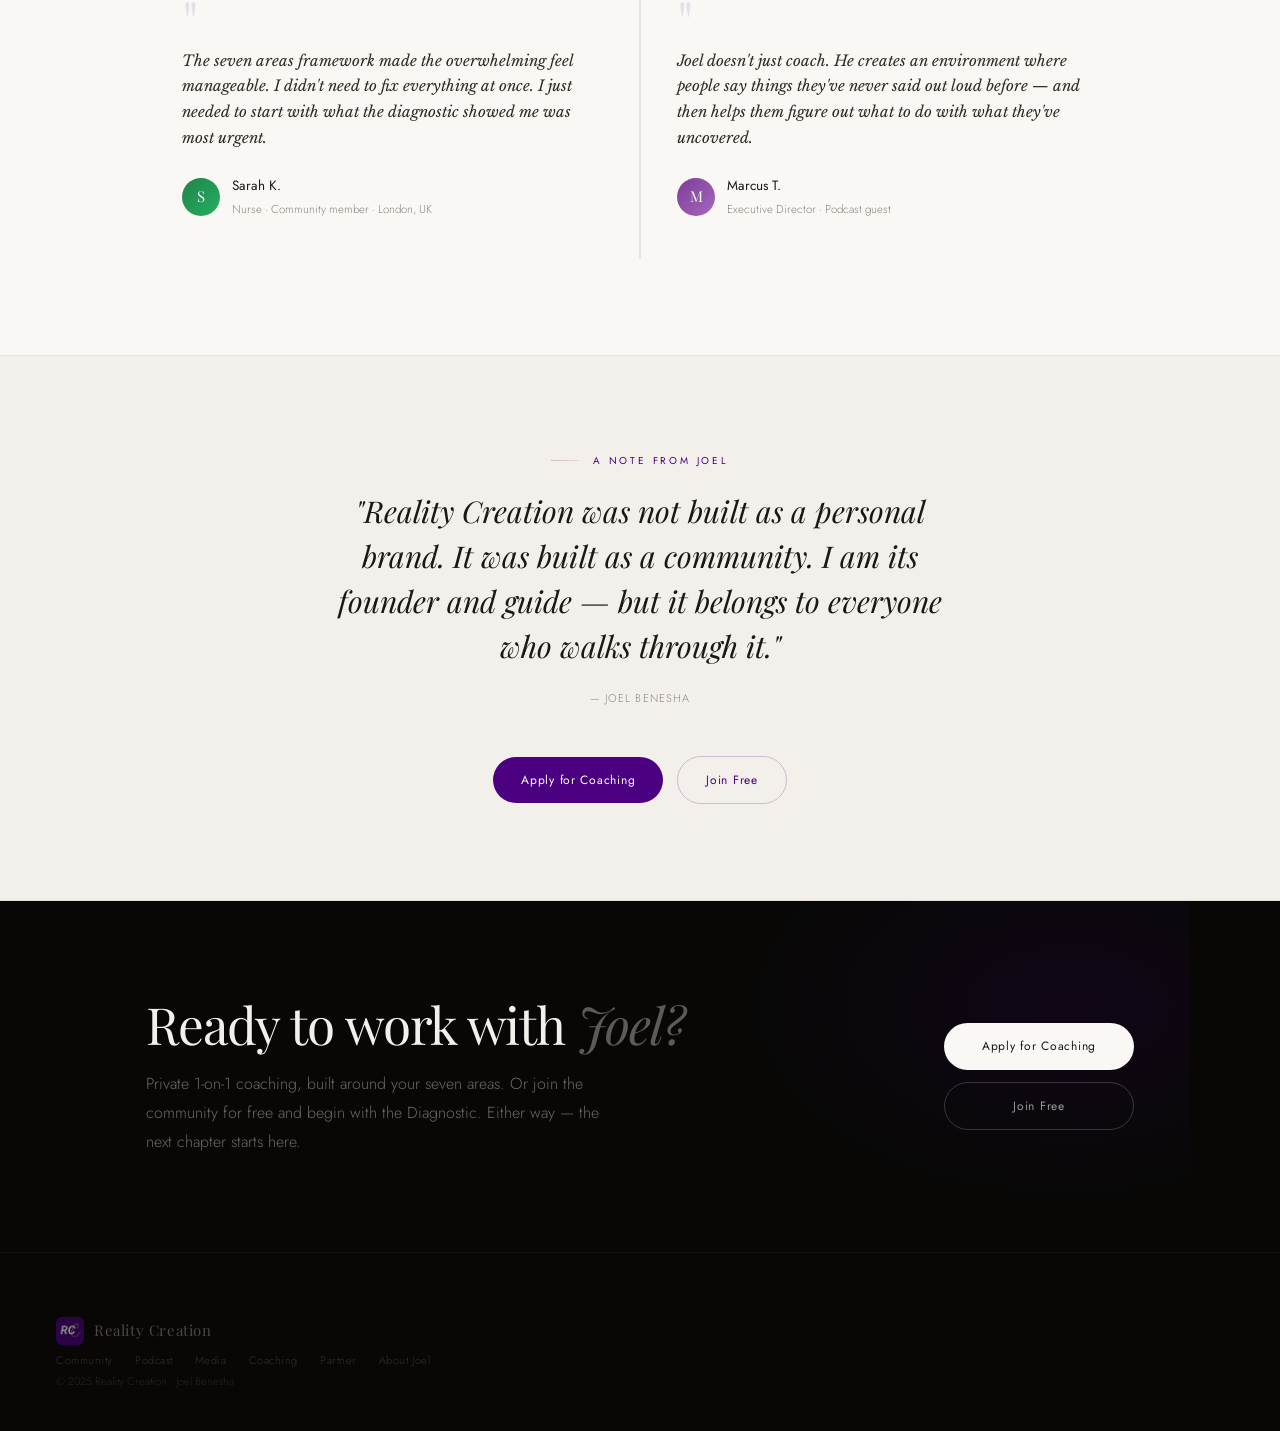
==== commit 5d78aa01: "Add sitewide SEO: titles, meta, canonical, structured data, sitemap Optimizes every page's <title> a" ====
--- a/about.html
+++ b/about.html
@@ -3,16 +3,43 @@
 <head>
 <meta charset="UTF-8">
 <meta name="viewport" content="width=device-width, initial-scale=1.0">
-<meta name="description" content="Joel Benesha — software engineer, internationally published researcher, NLP practitioner, CDU Alumni Award winner, CROC Pitch winner, NT Young Achiever Award winner, and founder of Reality Creation.">
-<title>About Joel Benesha — Reality Creation</title>
+<meta name="description" content="Joel Benesha — Brisbane life coach, software engineer, internationally published researcher, NLP practitioner, and founder of Reality Creation. NT Young Achiever Award winner.">
+<title>About Joel Benesha | Life Coach Brisbane — Reality Creation</title>
+<link rel="canonical" href="https://realitycreation.co/about.html">
 <link rel="icon" type="image/png" href="photos/Logo real.png">
-<meta property="og:type" content="website">
-<meta property="og:title" content="About Joel Benesha — Reality Creation">
-<meta property="og:description" content="Software engineer, internationally published researcher, NLP practitioner, award-winning entrepreneur, and founder of Reality Creation.">
-<meta property="og:image" content="photos/Logo real.png">
+<meta property="og:type" content="profile">
+<meta property="og:url" content="https://realitycreation.co/about.html">
+<meta property="og:title" content="About Joel Benesha | Life Coach Brisbane — Reality Creation">
+<meta property="og:description" content="Brisbane life coach, software engineer, internationally published researcher, NLP practitioner, and founder of Reality Creation.">
+<meta property="og:image" content="https://realitycreation.co/photos/Logo%20real.png">
 <meta name="twitter:card" content="summary_large_image">
-<meta name="twitter:title" content="About Joel Benesha — Reality Creation">
-<meta name="twitter:description" content="Software engineer, internationally published researcher, NLP practitioner, award-winning entrepreneur, and founder of Reality Creation.">
+<meta name="twitter:title" content="About Joel Benesha | Life Coach Brisbane — Reality Creation">
+<meta name="twitter:description" content="Brisbane life coach, software engineer, internationally published researcher, NLP practitioner, and founder of Reality Creation.">
+<script type="application/ld+json">
+{
+  "@context": "https://schema.org",
+  "@type": "Person",
+  "name": "Joel Benesha",
+  "url": "https://realitycreation.co/about.html",
+  "image": "https://realitycreation.co/photos/joel-award.jpg",
+  "jobTitle": "Life Coach & Founder",
+  "worksFor": {
+    "@type": "Organization",
+    "name": "Reality Creation",
+    "url": "https://realitycreation.co/"
+  },
+  "address": {
+    "@type": "PostalAddress",
+    "addressLocality": "Brisbane",
+    "addressRegion": "QLD",
+    "addressCountry": "AU"
+  },
+  "sameAs": [
+    "https://www.instagram.com/joel.benesha/",
+    "https://www.youtube.com/@joelbenesha9"
+  ]
+}
+</script>
 <link rel="preconnect" href="https://fonts.googleapis.com">
 <link rel="preconnect" href="https://fonts.gstatic.com" crossorigin>
 <link href="https://fonts.googleapis.com/css2?family=Playfair+Display:ital,wght@0,300;0,400;0,500;1,300;1,400;1,500&family=Libre+Baskerville:ital,wght@0,400;1,400&family=Jost:wght@200;300;400;500&display=swap" rel="stylesheet">
@@ -228,7 +255,7 @@
     <div class="h-sub-wrap ap d3">
       <div class="h-vline"></div>
       <div>
-        <p class="h-sub">Software engineer. Published researcher. NLP practitioner. Award-winning entrepreneur. But most importantly — someone who has lived every question Reality Creation was built to answer.</p>
+        <p class="h-sub">Brisbane life coach. Software engineer. Published researcher. NLP practitioner. Award-winning entrepreneur. But most importantly — someone who has lived every question Reality Creation was built to answer.</p>
         <div class="h-acts">
           <a href="#story"       class="btn btn-cream">Read the story</a>
           <a href="coaching.html" class="btn btn-ghost-lt">Work with Joel</a>
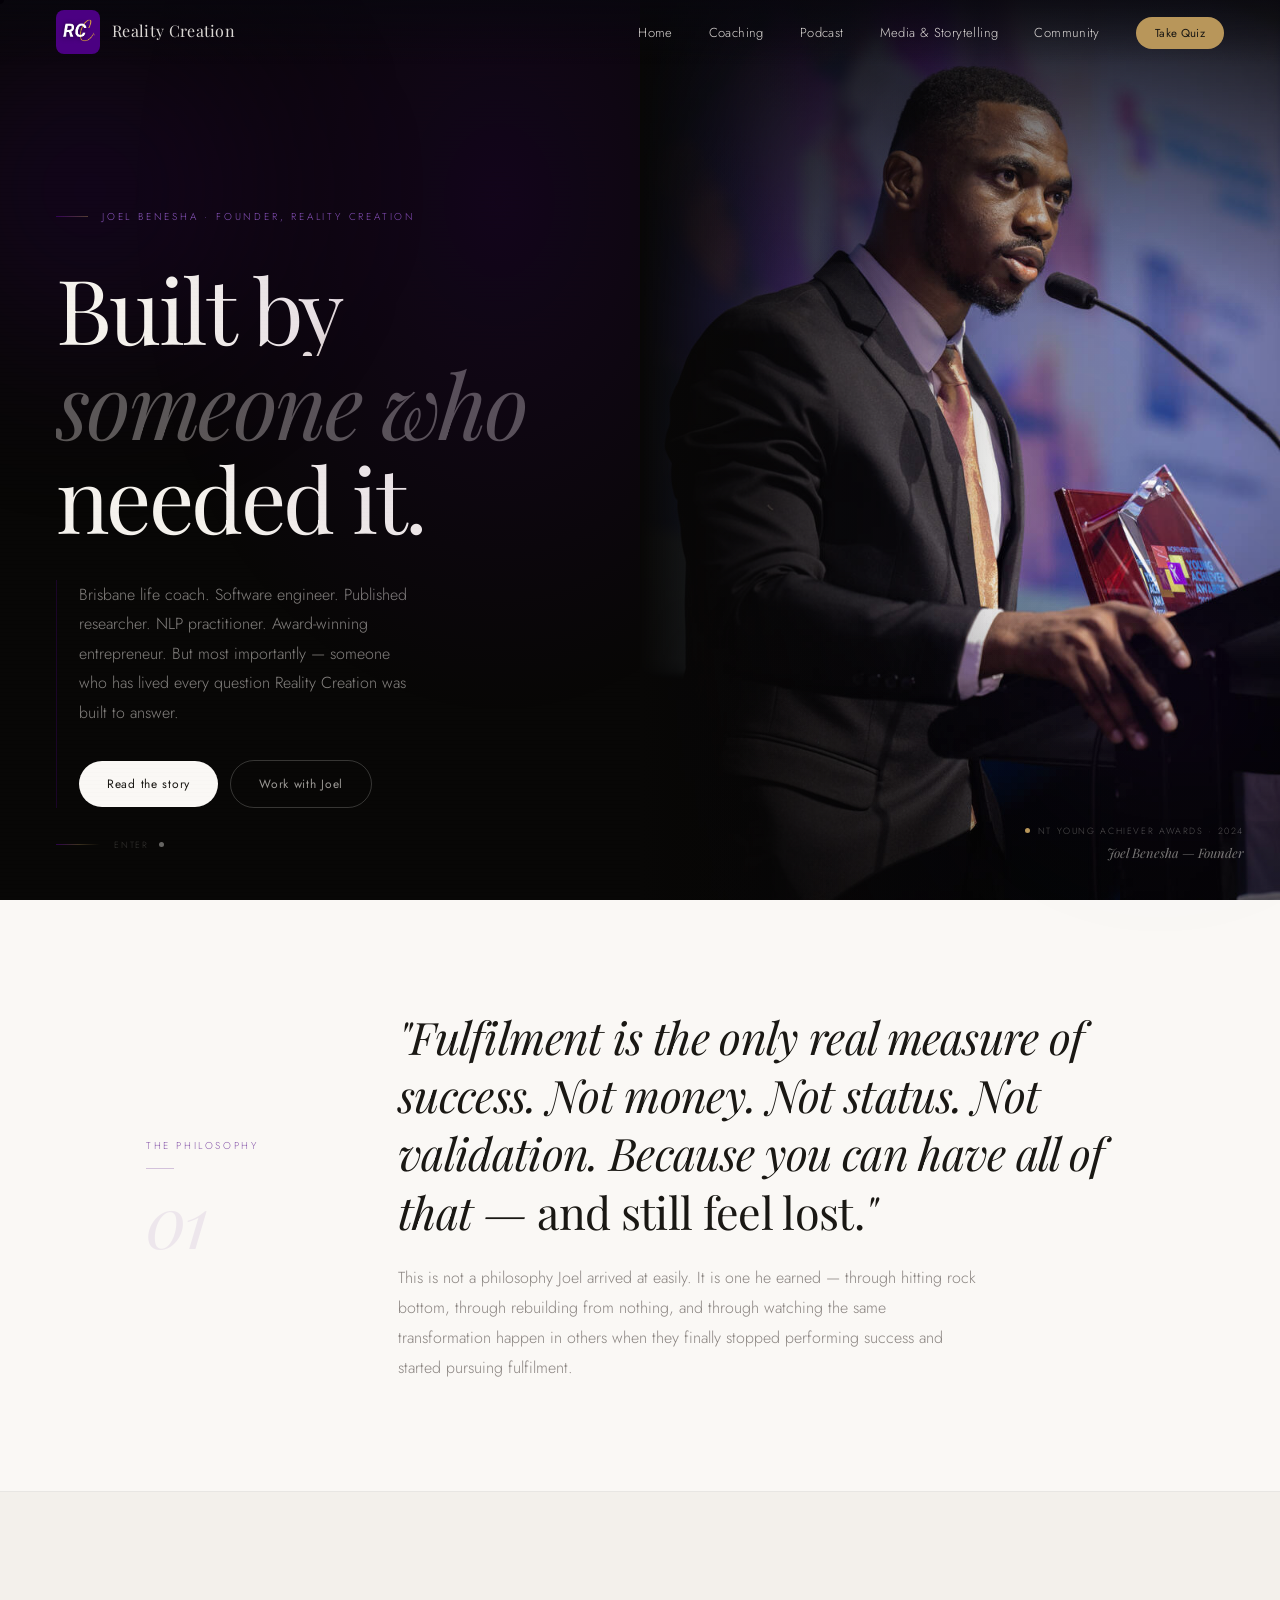
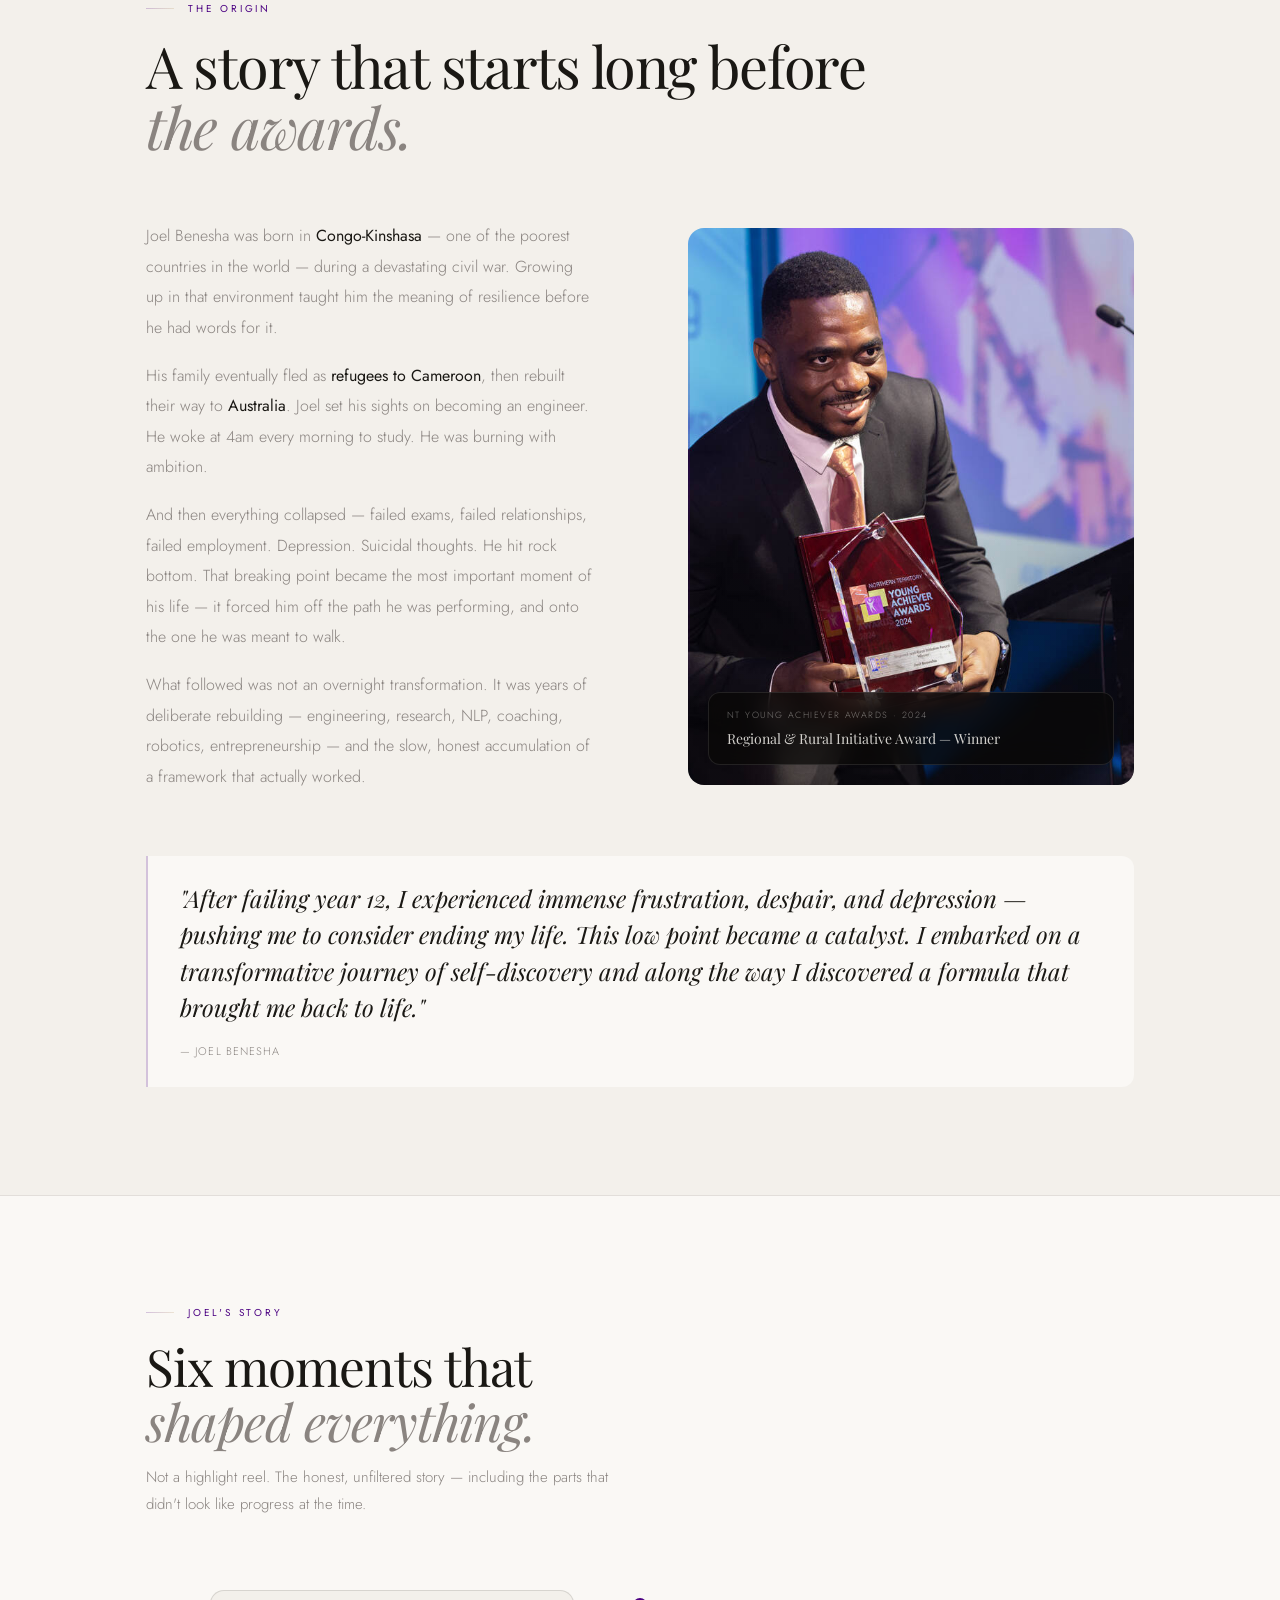
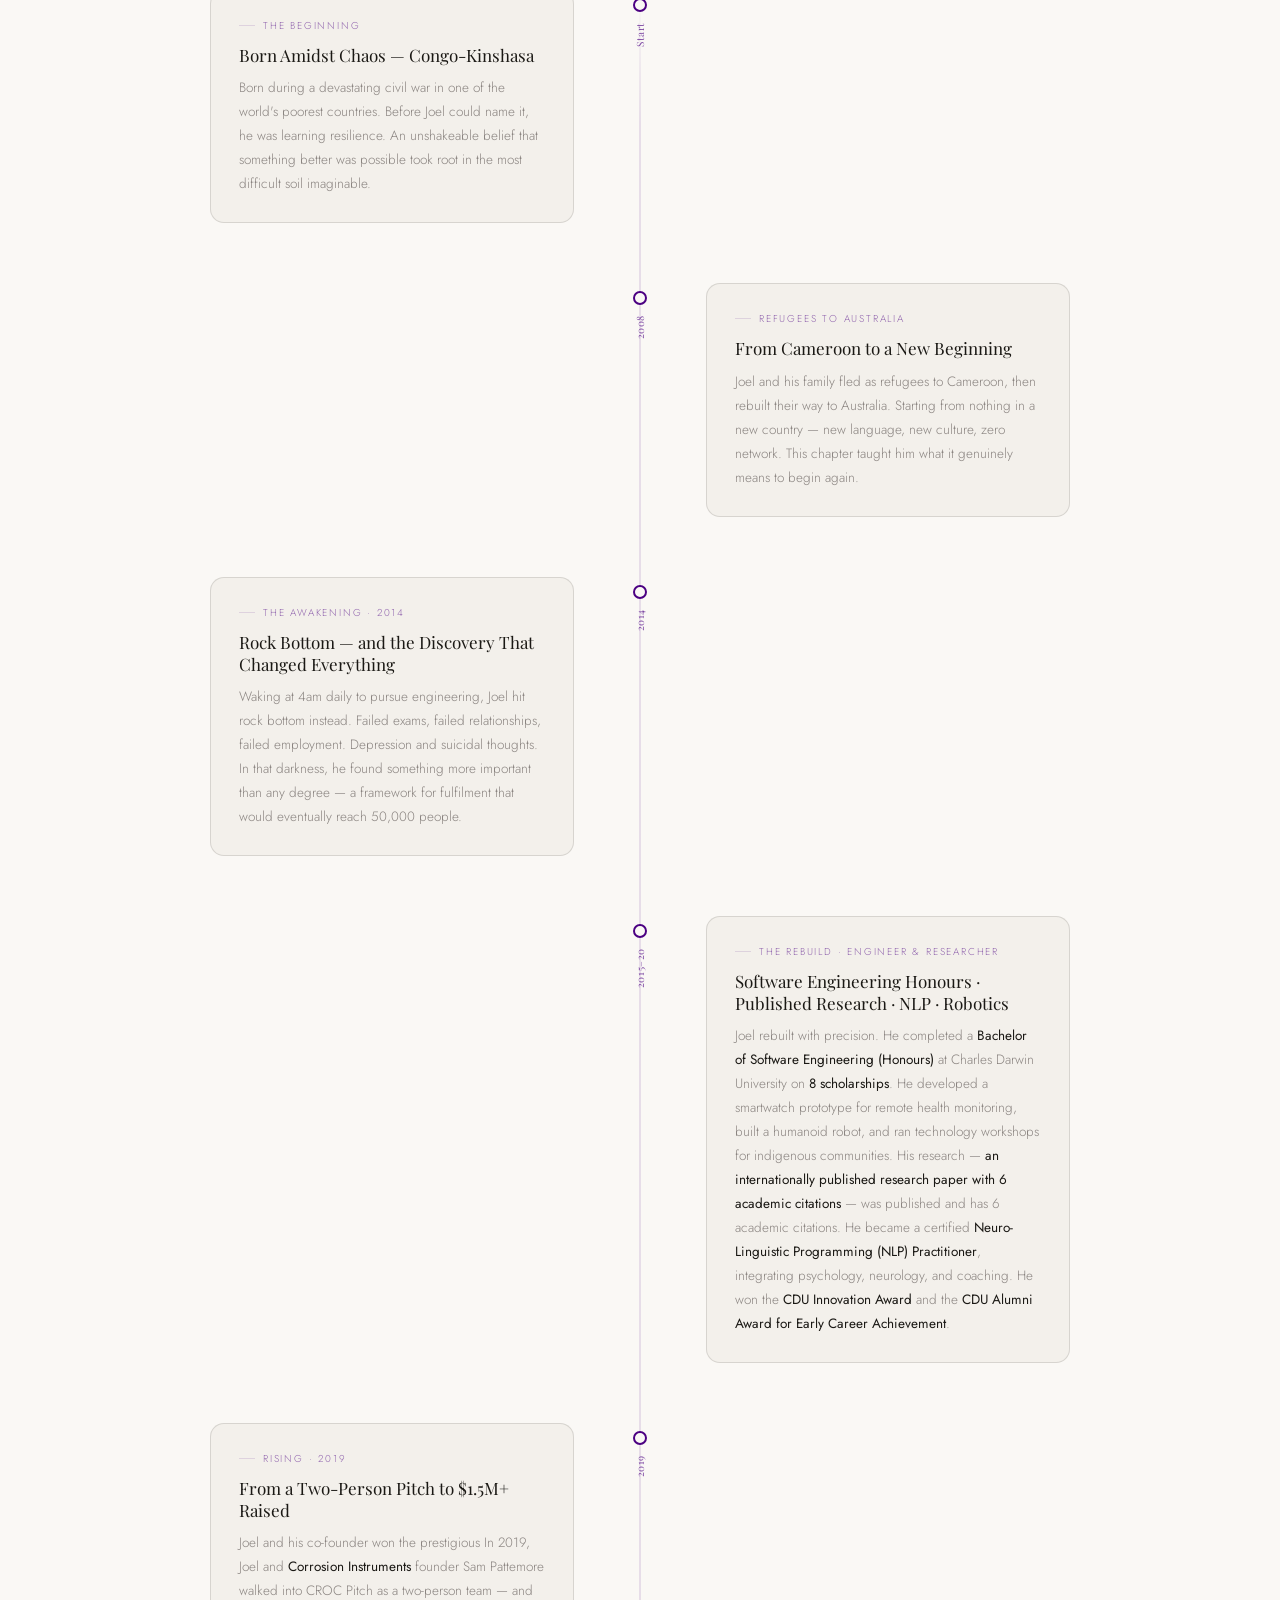
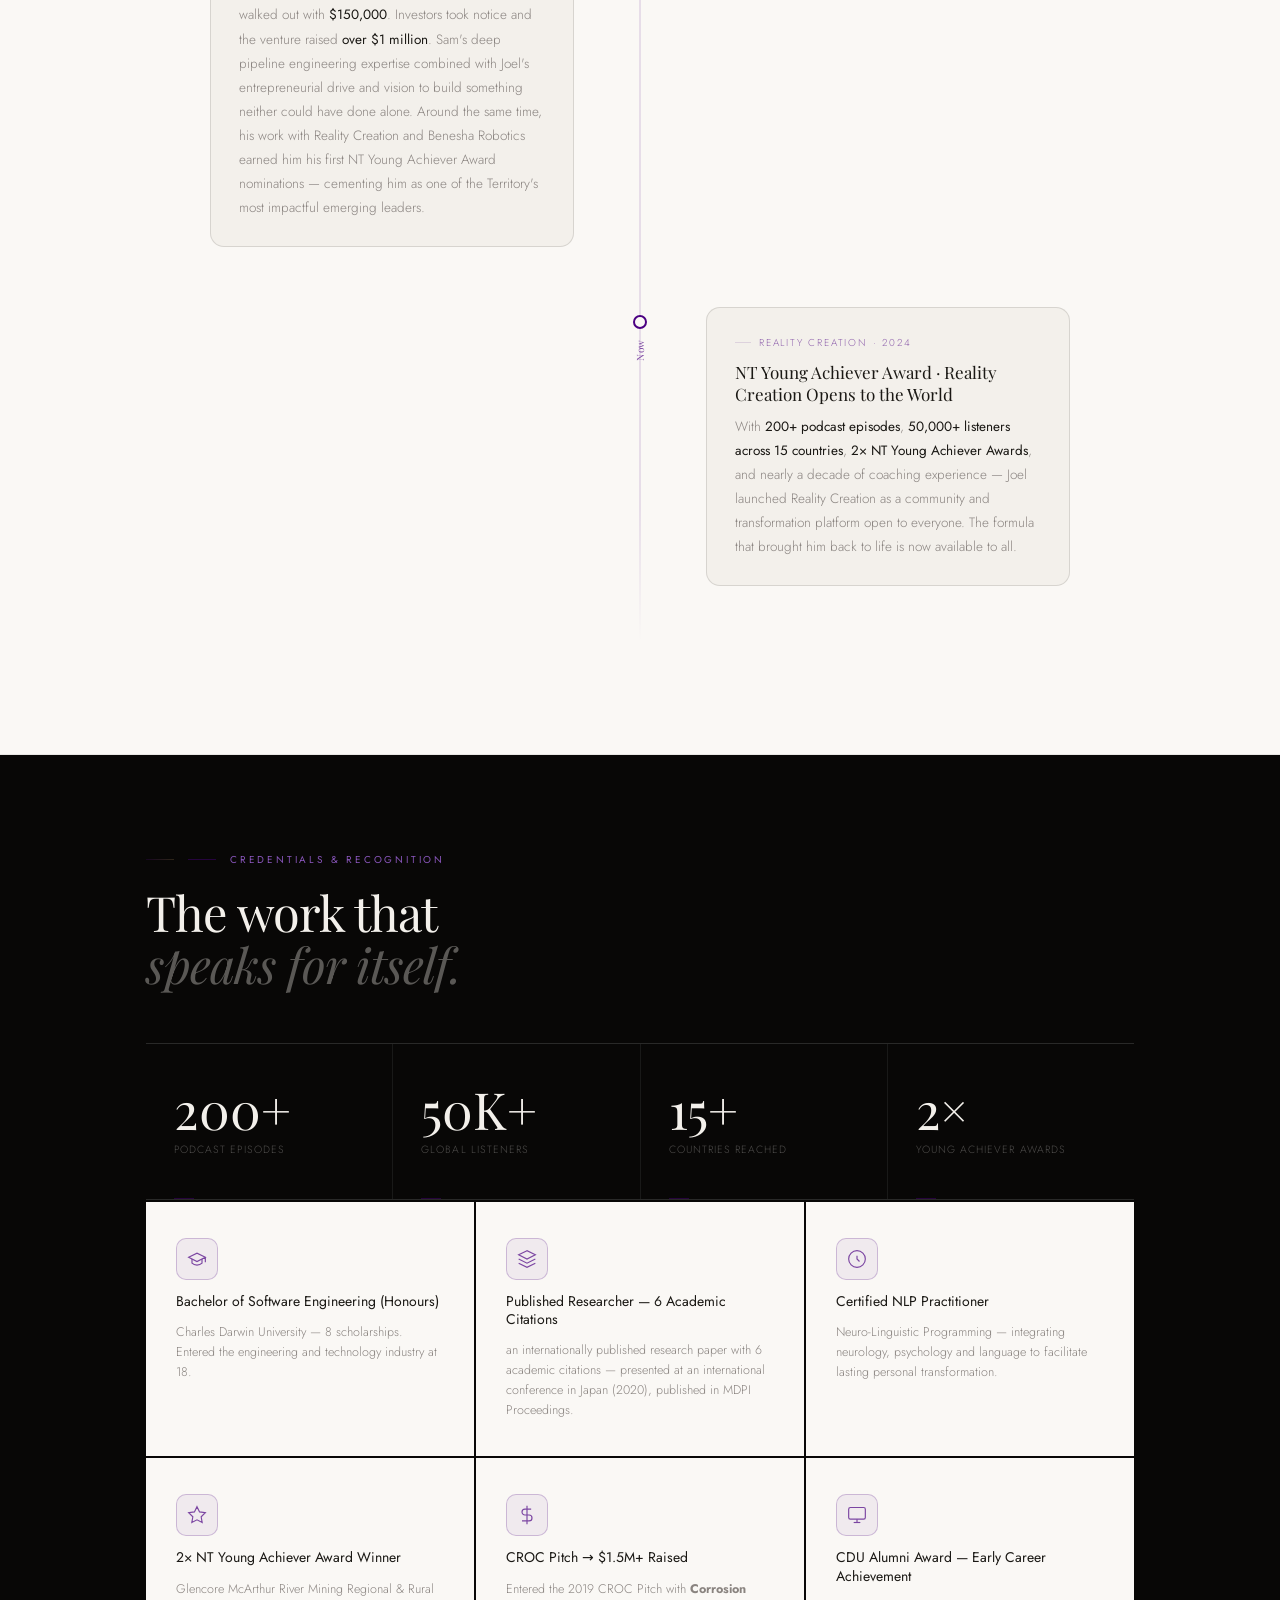
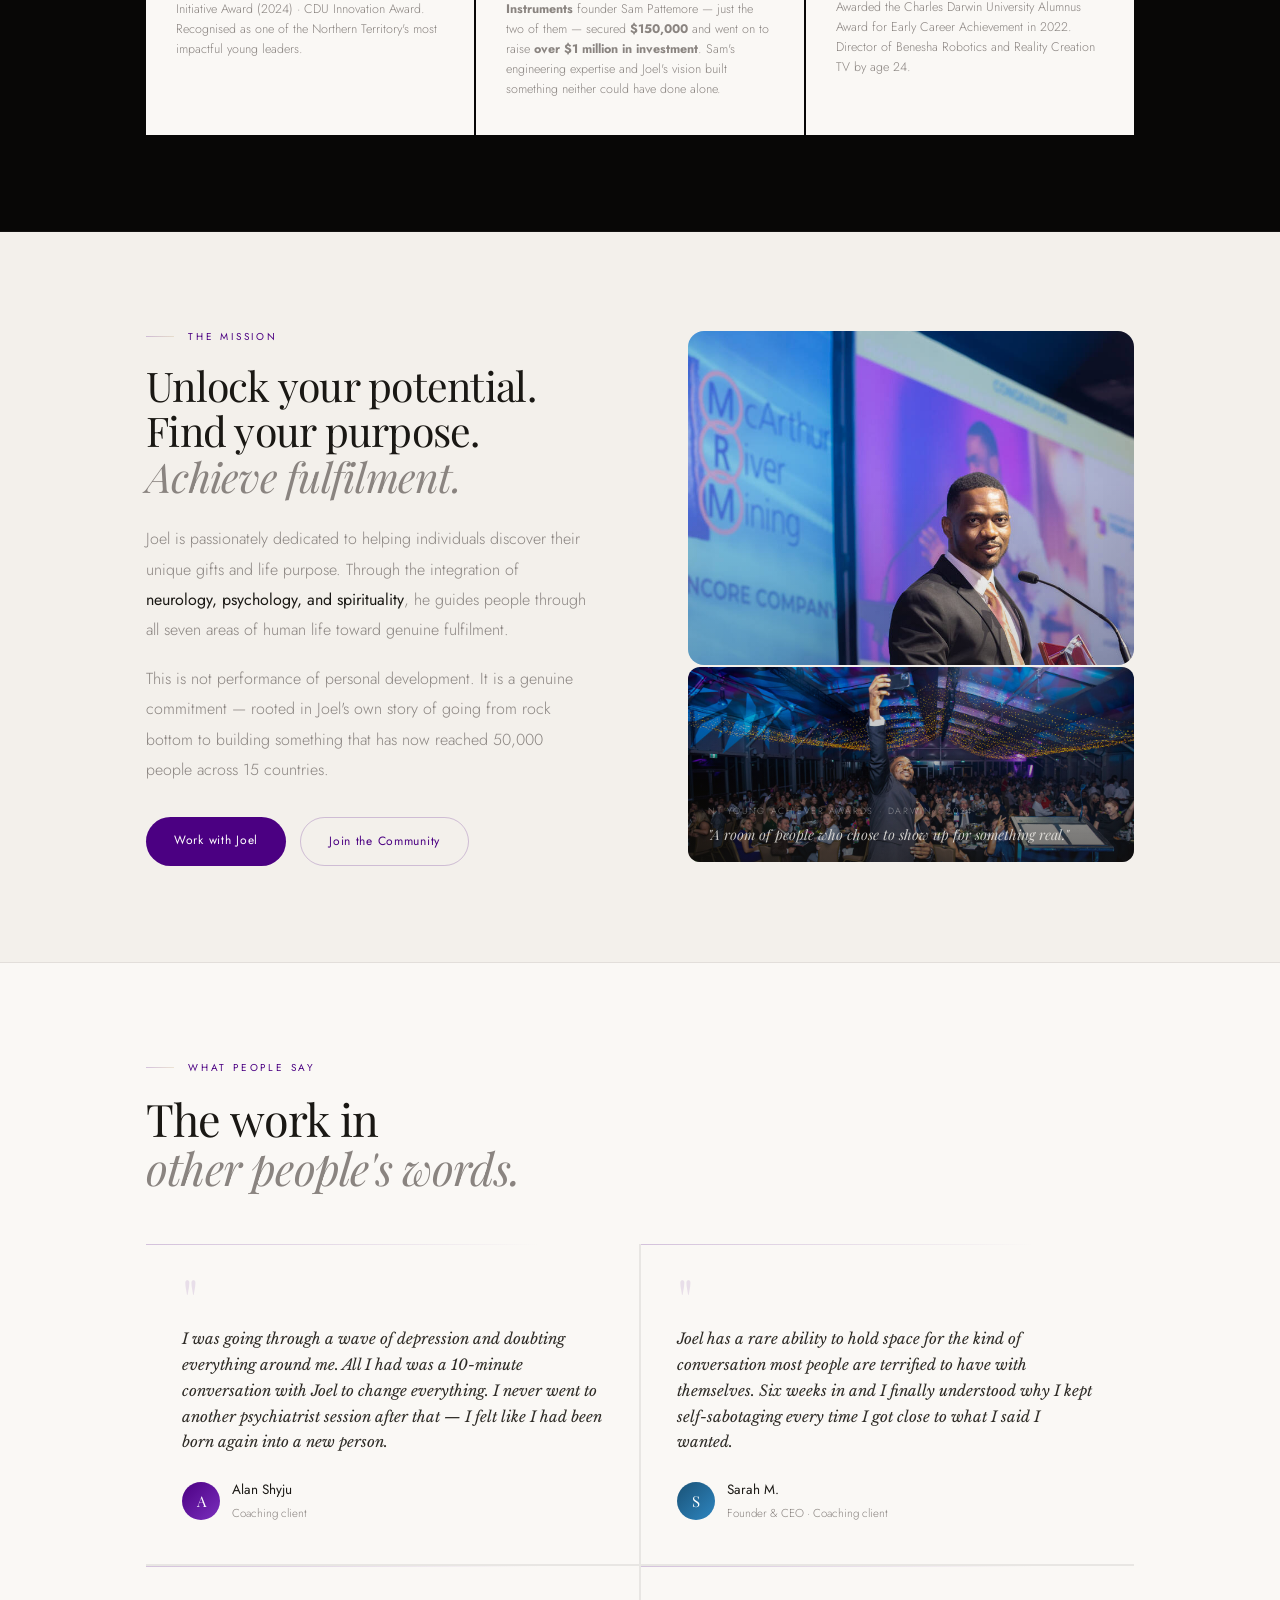
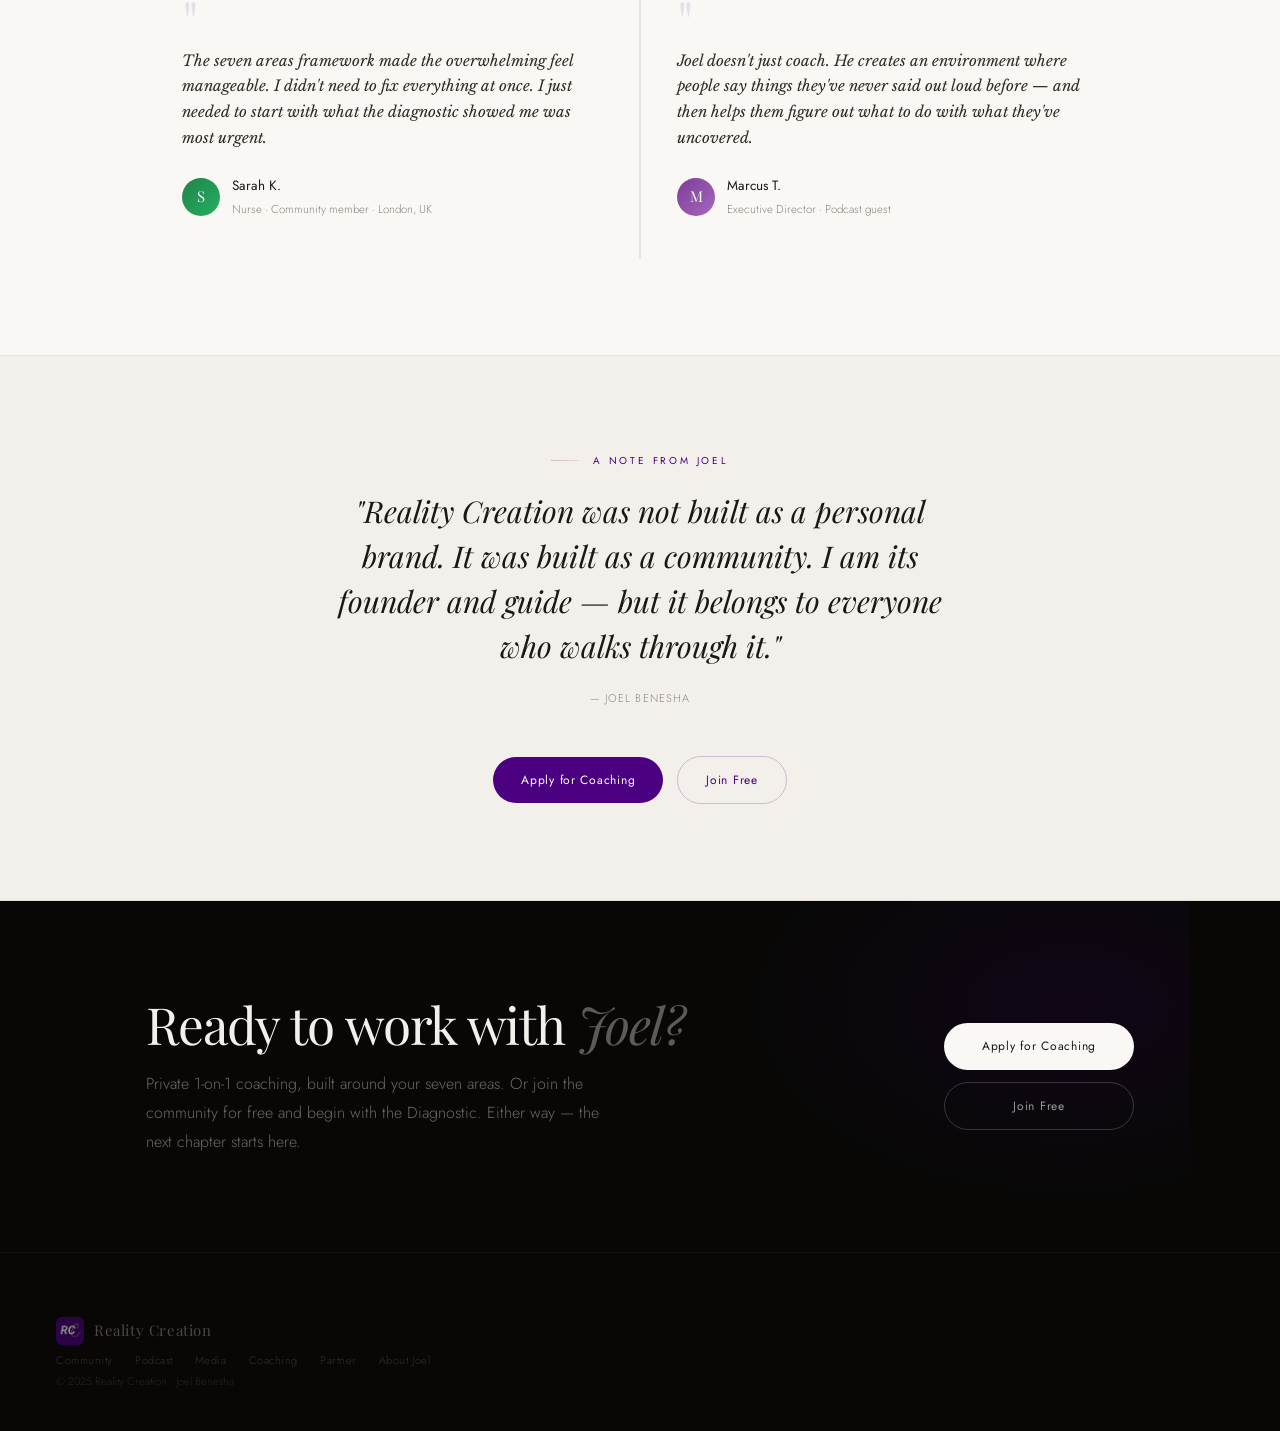
==== commit 9576f7b8: "Extract inline base64 images to real files, cutting page weight ~93% about.html, partner.html, speak" ====
--- a/about.html
+++ b/about.html
@@ -265,7 +265,7 @@
     <div class="h-scroll"><div class="h-thread"></div><span class="h-scroll-lbl">Enter</span></div>
   </div>
   <div class="h-right">
-    <div class="h-photo" id="h-bg" style="background:url('[data-uri]') center 18% / cover no-repeat"></div>
+    <div class="h-photo" id="h-bg" style="background:url('photos/extracted/about-hero-23f74eb0e1.jpg') center 18% / cover no-repeat"></div>
     <div class="h-fade-l"></div>
     <div class="h-fade-v"></div>
     <div class="h-cred">
@@ -325,7 +325,7 @@
       </div>
       <div class="ap d1">
         <div style="width:100%;aspect-ratio:4/5;border-radius:16px;overflow:hidden;position:relative">
-          <img src="[data-uri]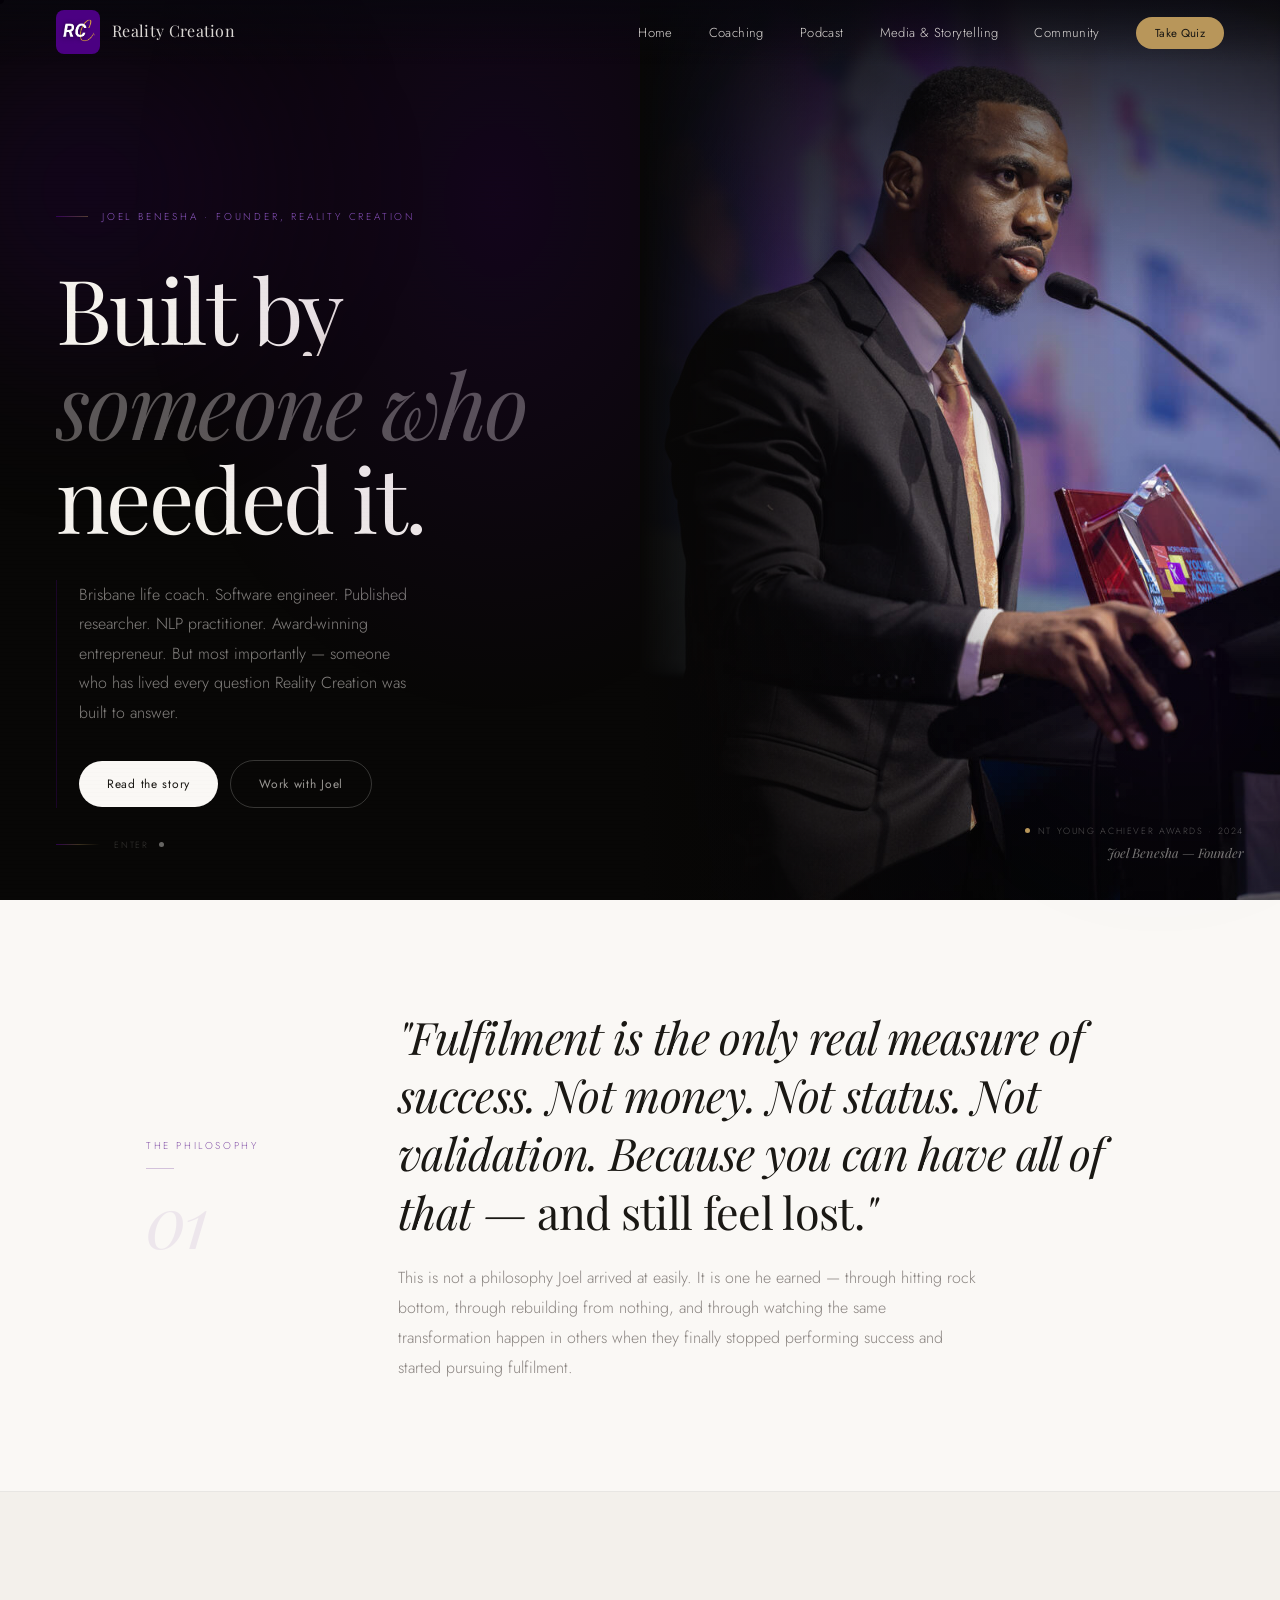
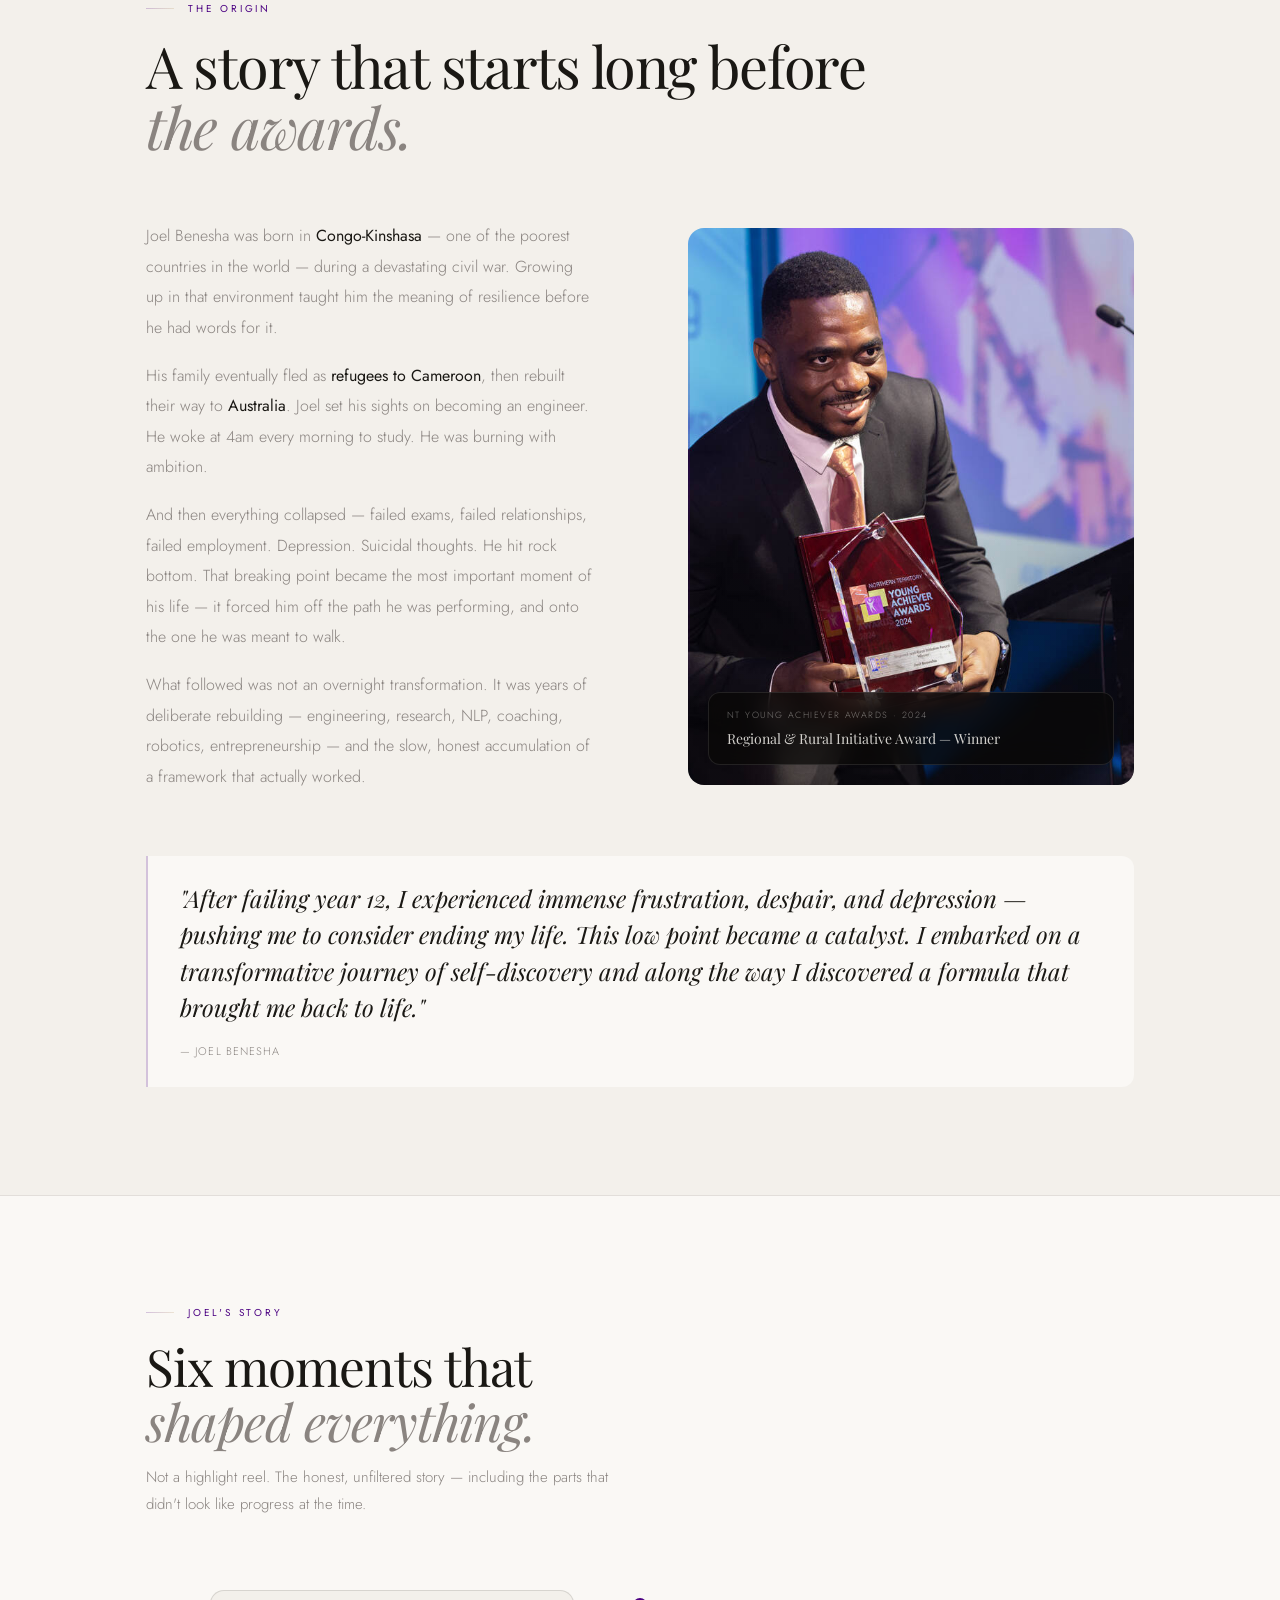
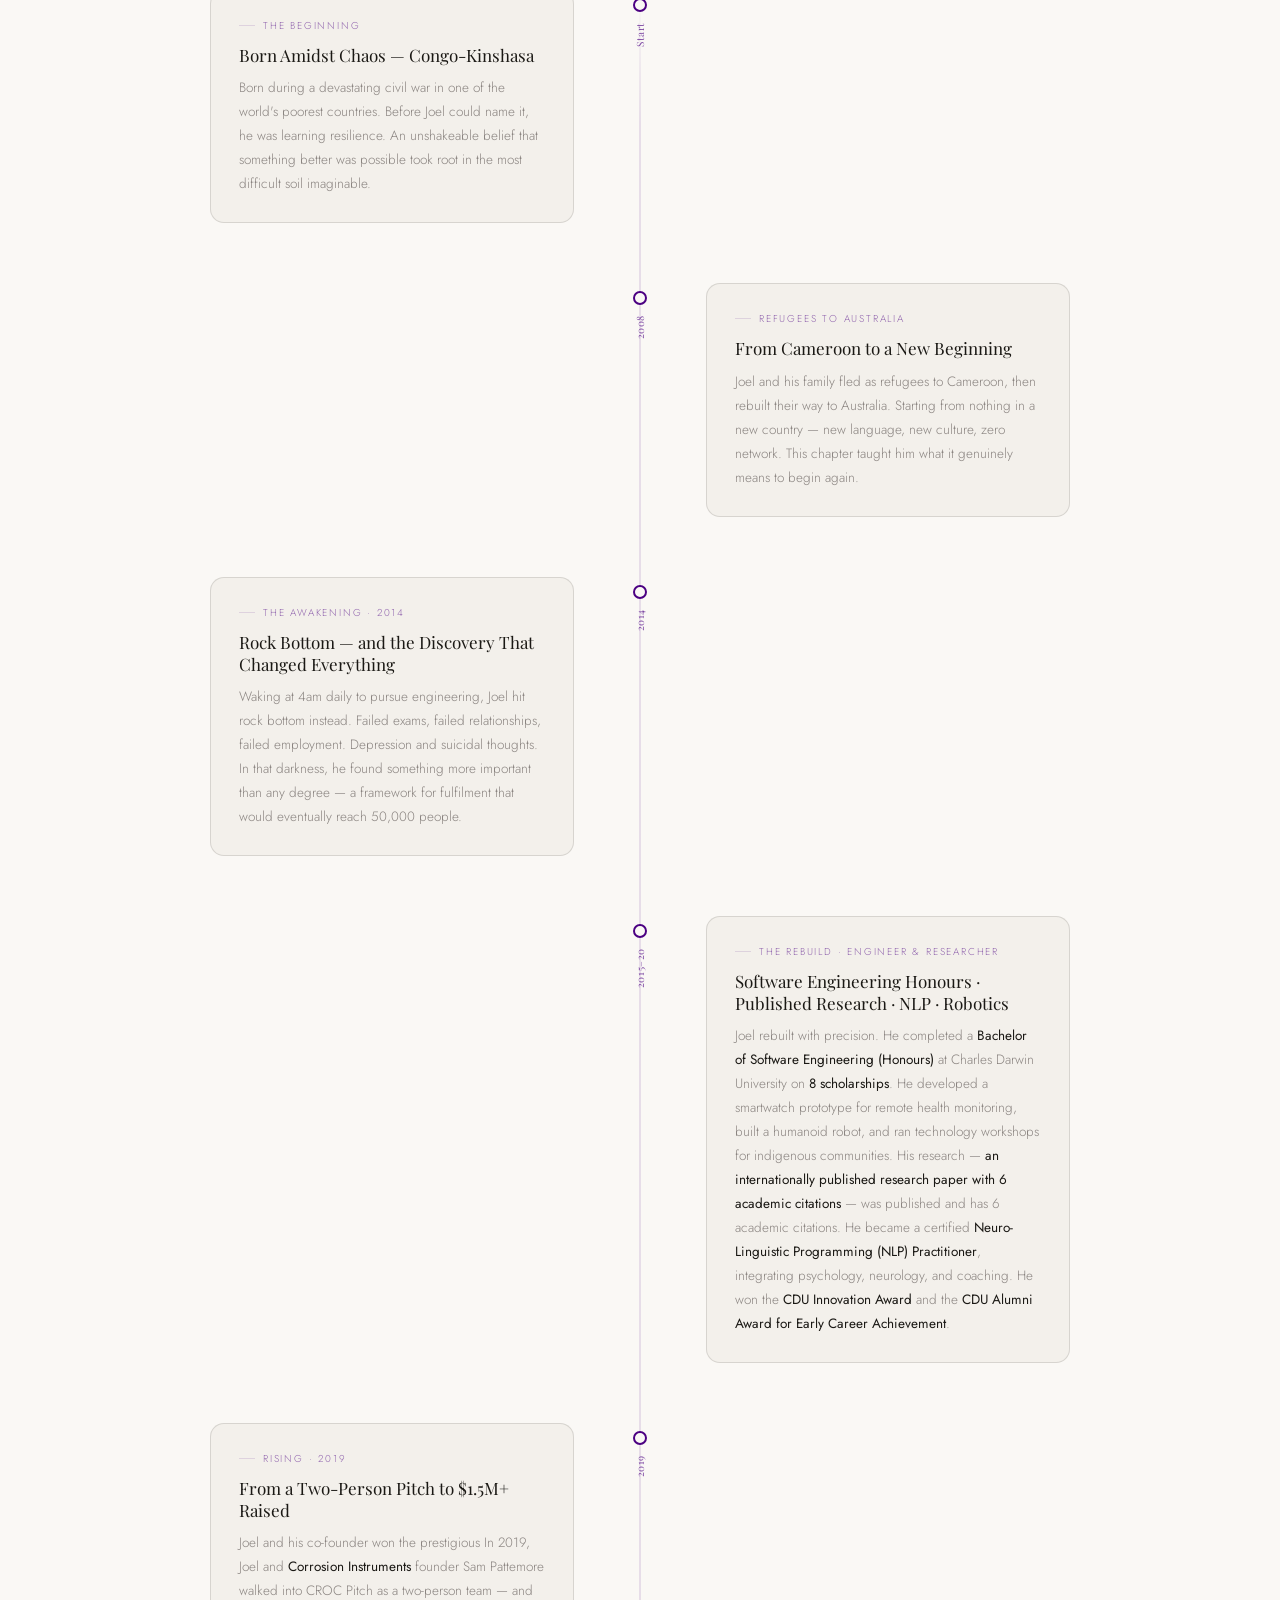
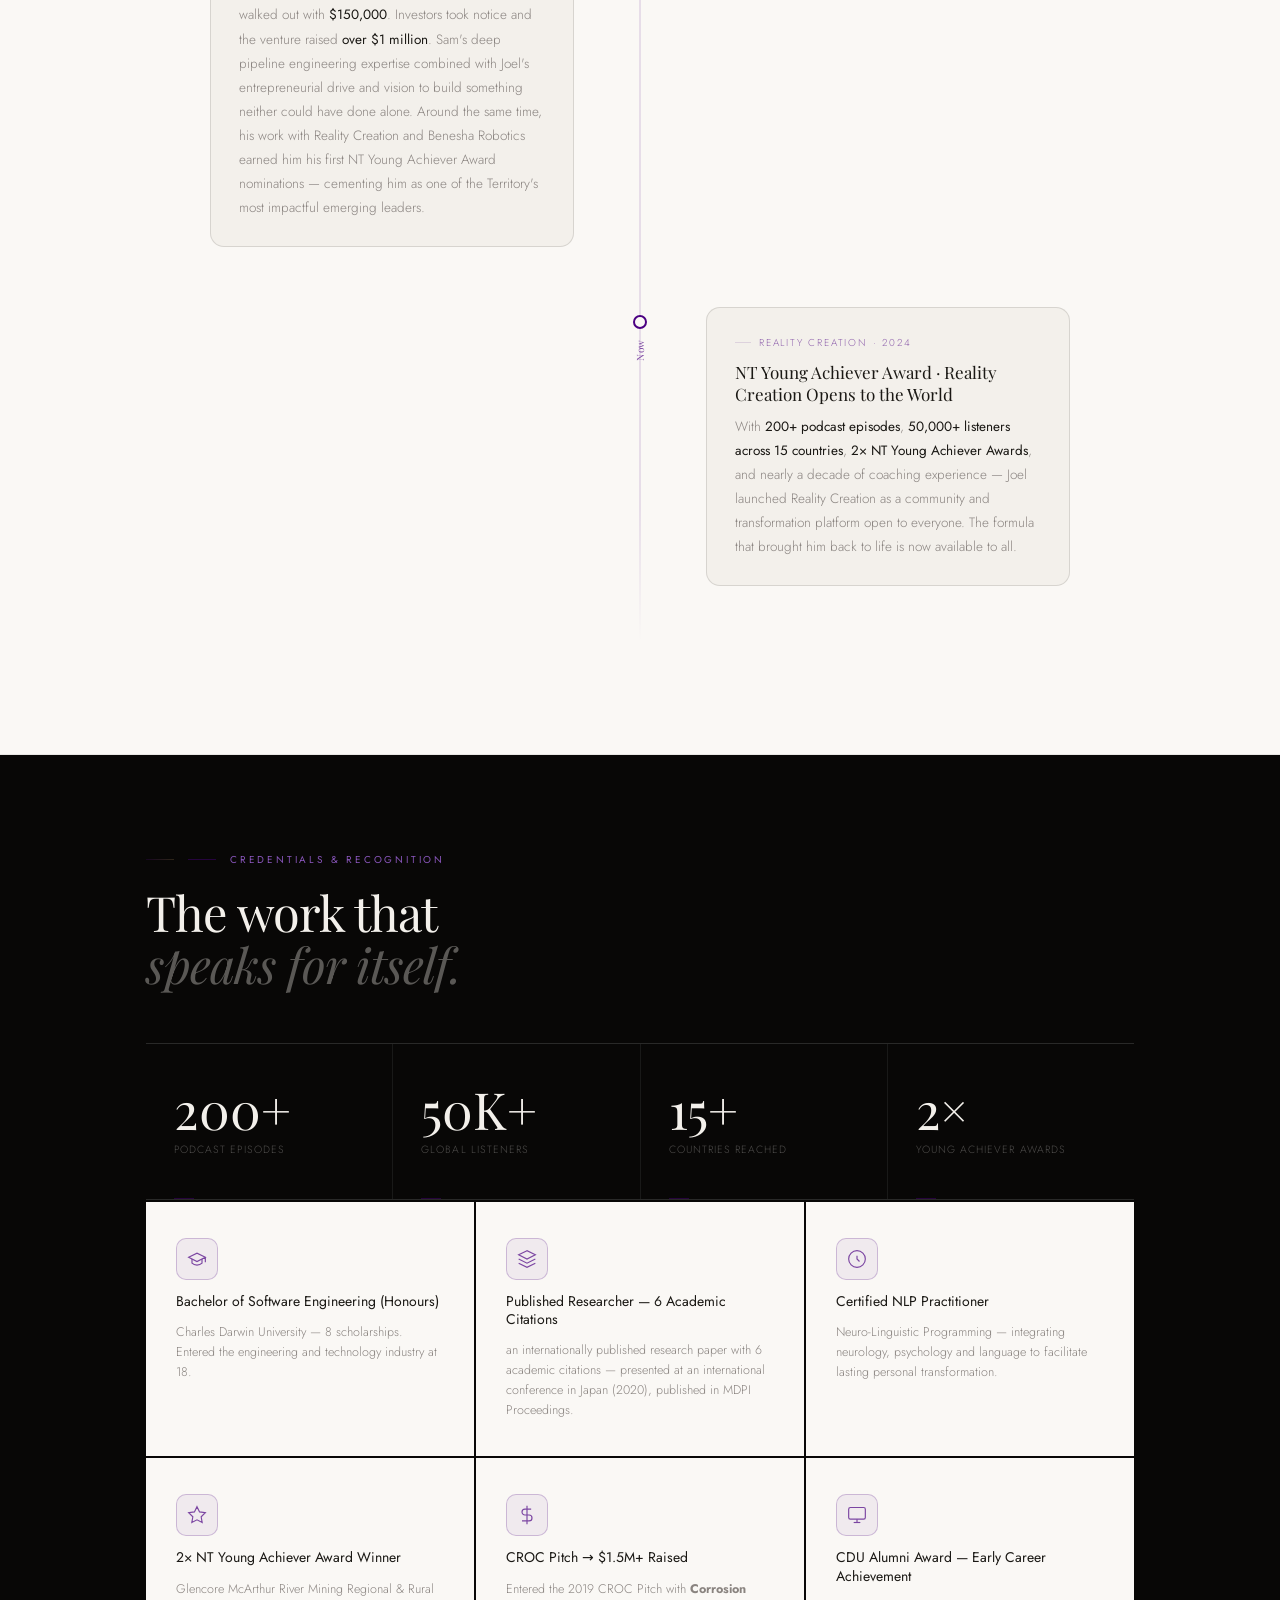
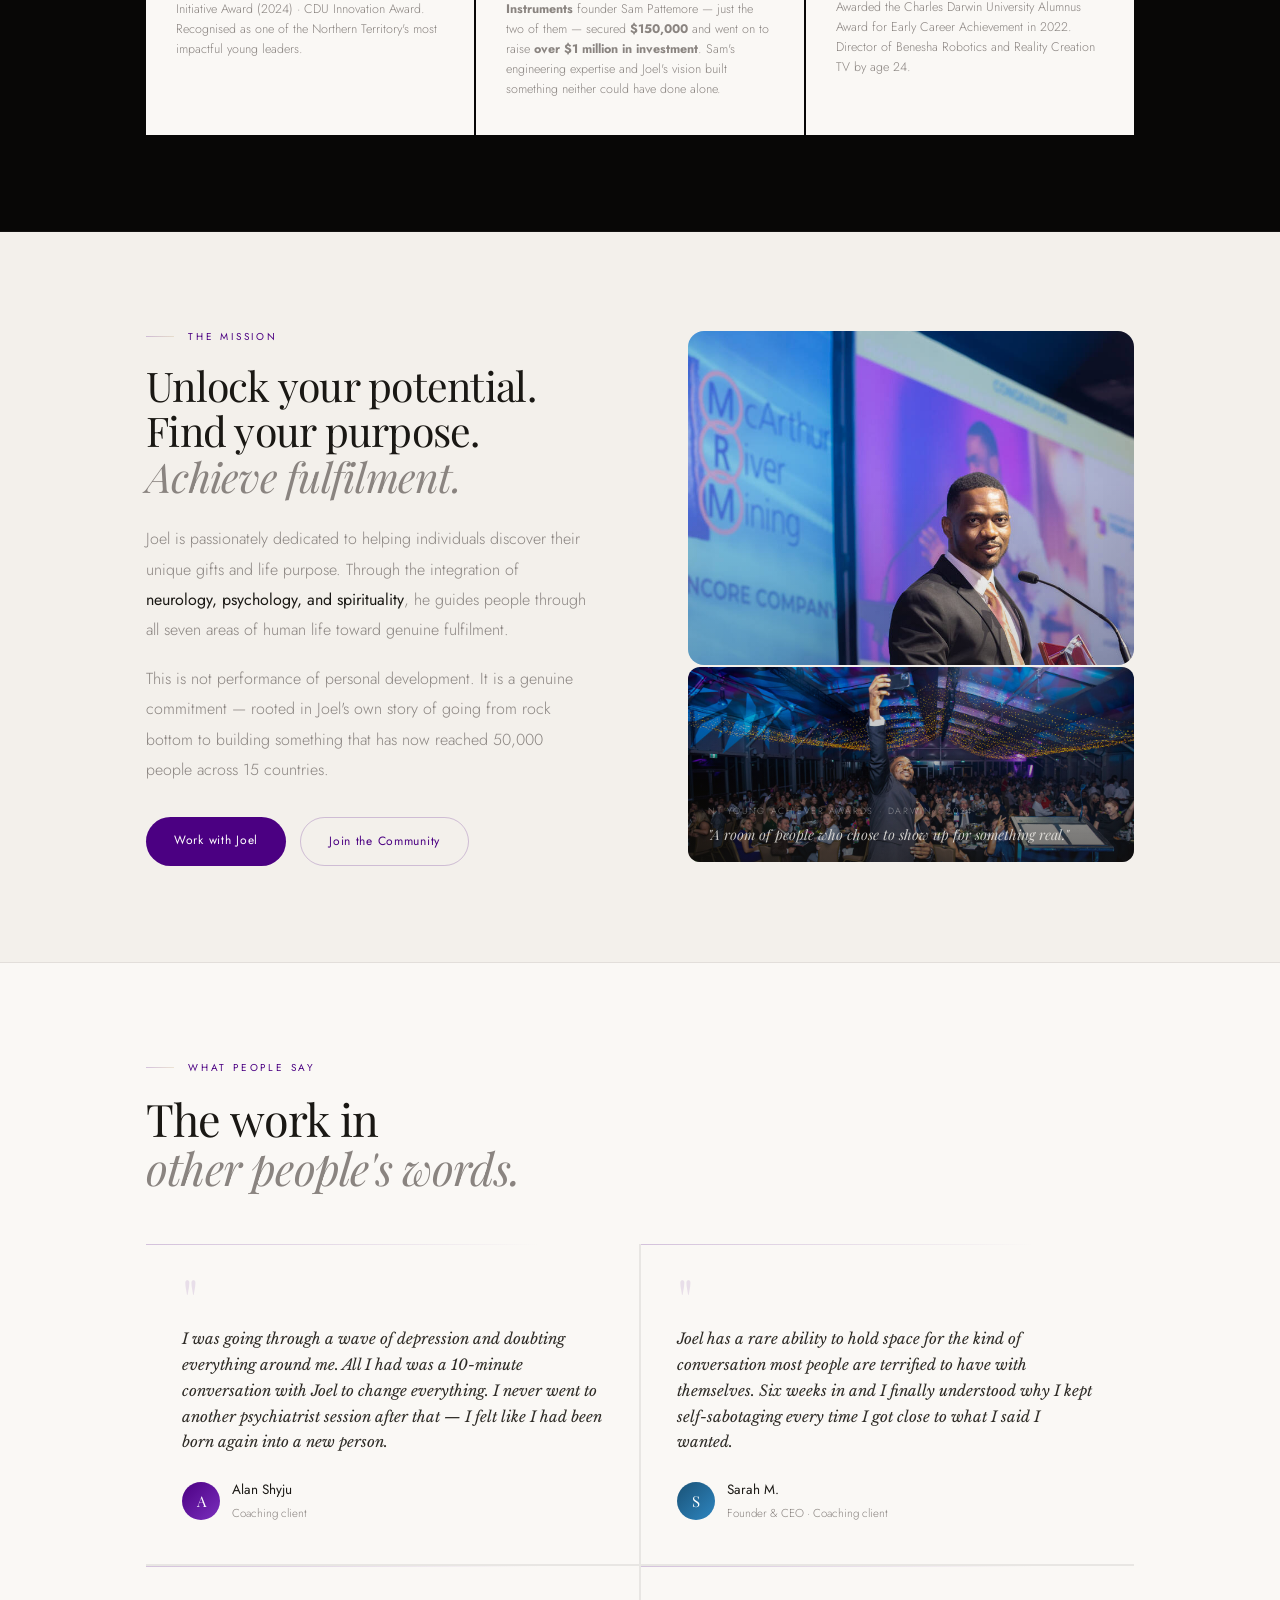
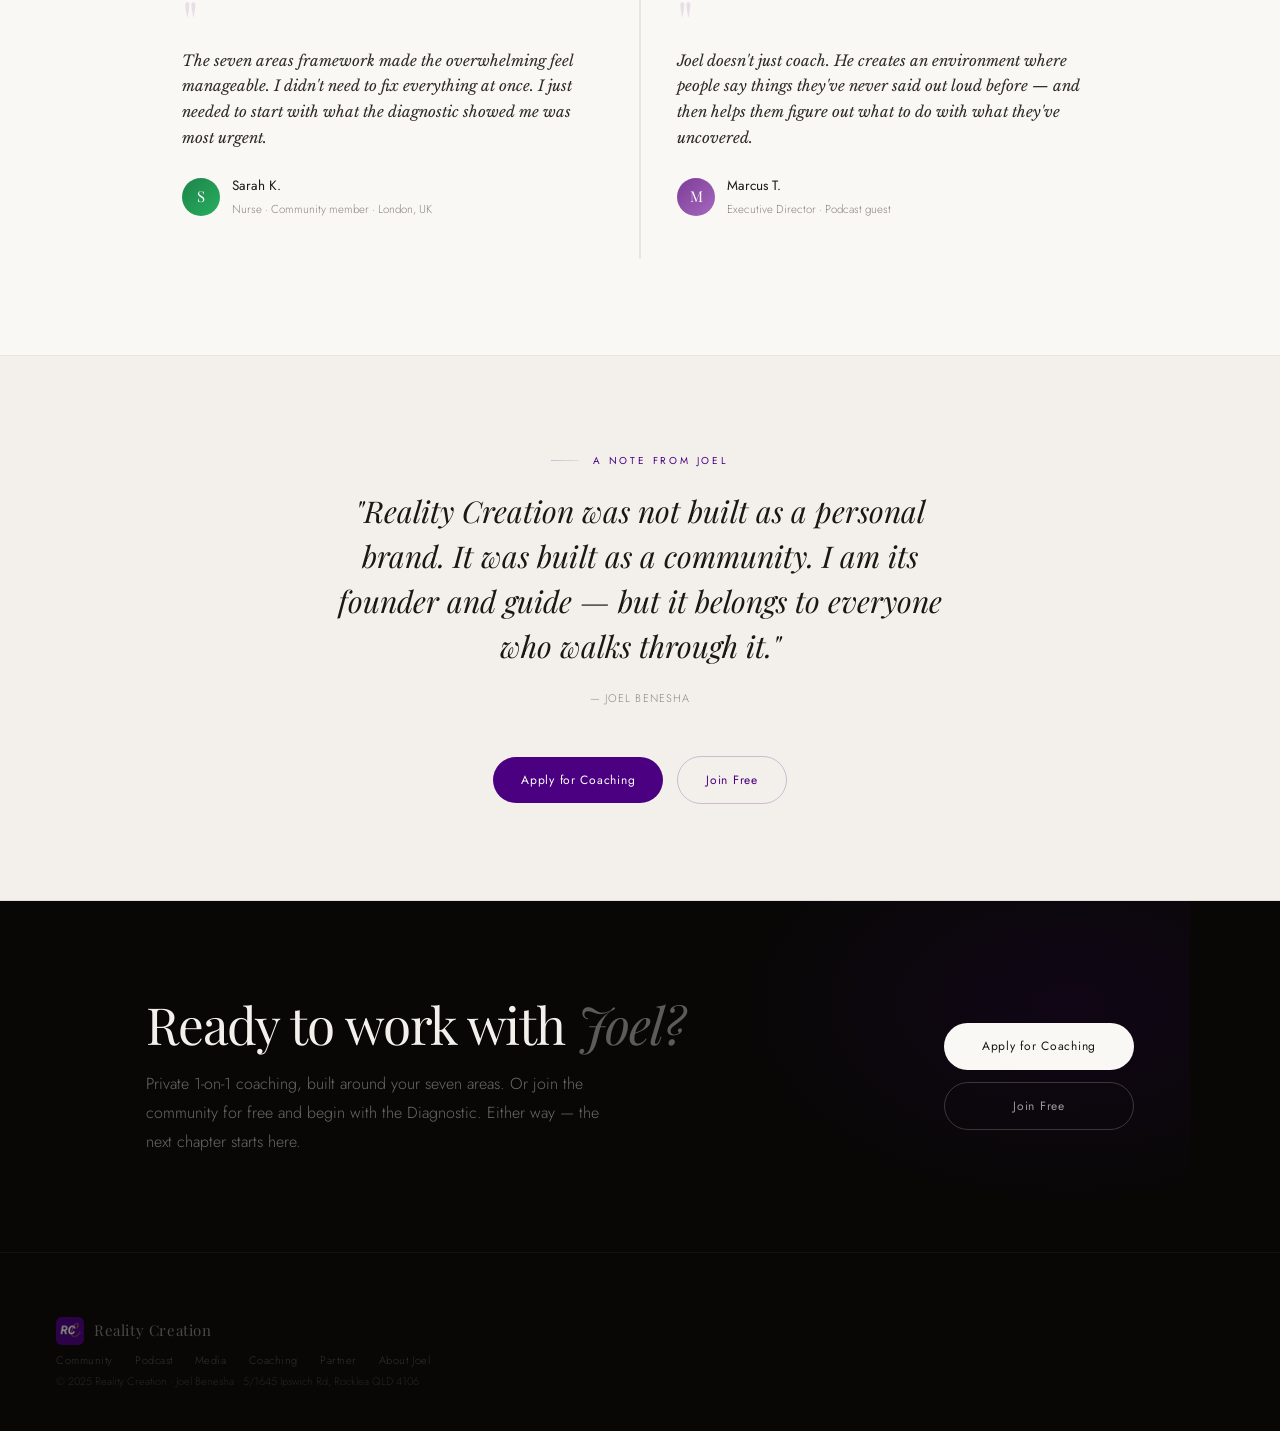
==== commit 32122212: "Add real business address and expand SEO keyword coverage Adds the confirmed business address (5/164" ====
--- a/about.html
+++ b/about.html
@@ -30,8 +30,10 @@
   },
   "address": {
     "@type": "PostalAddress",
-    "addressLocality": "Brisbane",
+    "streetAddress": "5/1645 Ipswich Rd",
+    "addressLocality": "Rocklea",
     "addressRegion": "QLD",
+    "postalCode": "4106",
     "addressCountry": "AU"
   },
   "sameAs": [
@@ -646,7 +648,7 @@
     <li><a href="partner.html">Partner</a></li>
     <li><a href="about.html">About Joel</a></li>
   </ul>
-  <div class="ft-copy">© 2025 Reality Creation · Joel Benesha</div>
+  <div class="ft-copy">© 2025 Reality Creation · Joel Benesha · 5/1645 Ipswich Rd, Rocklea QLD 4106</div>
 </footer>
 
 <script src="js/main.js"></script>
